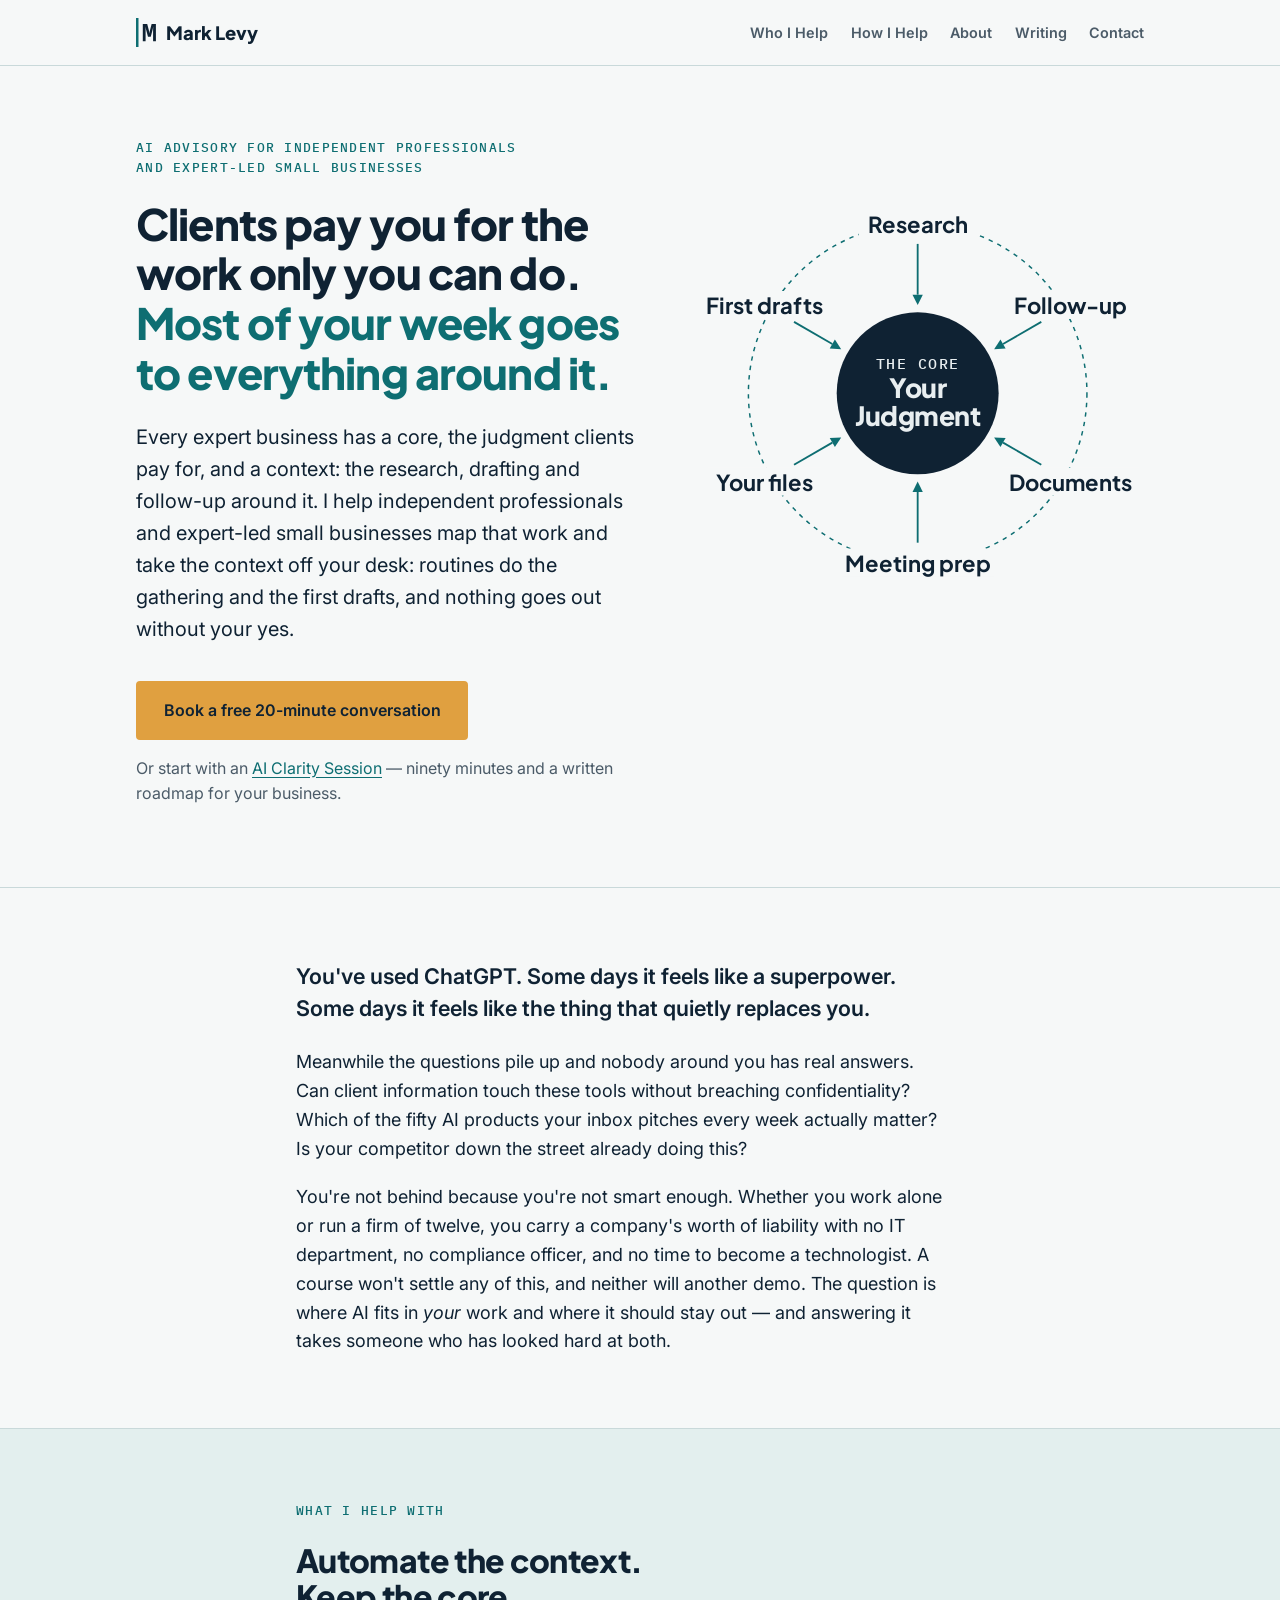
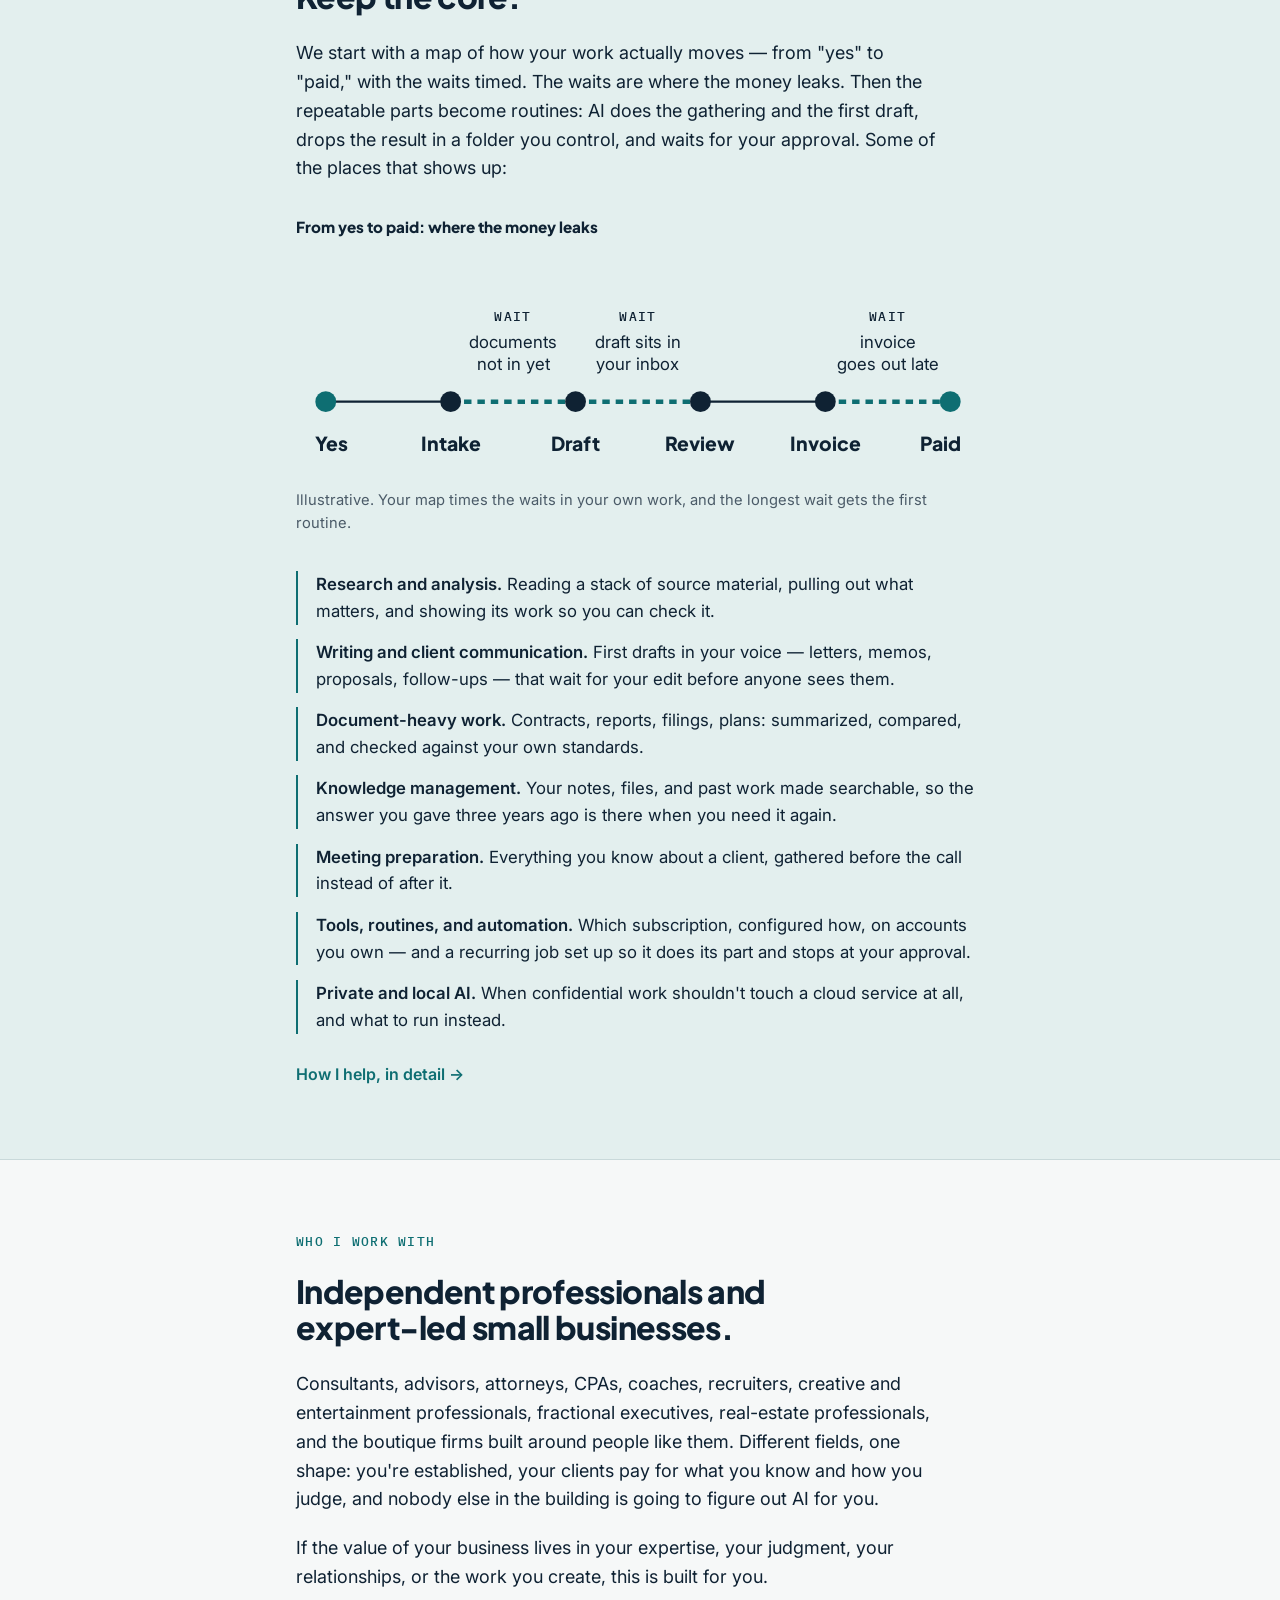
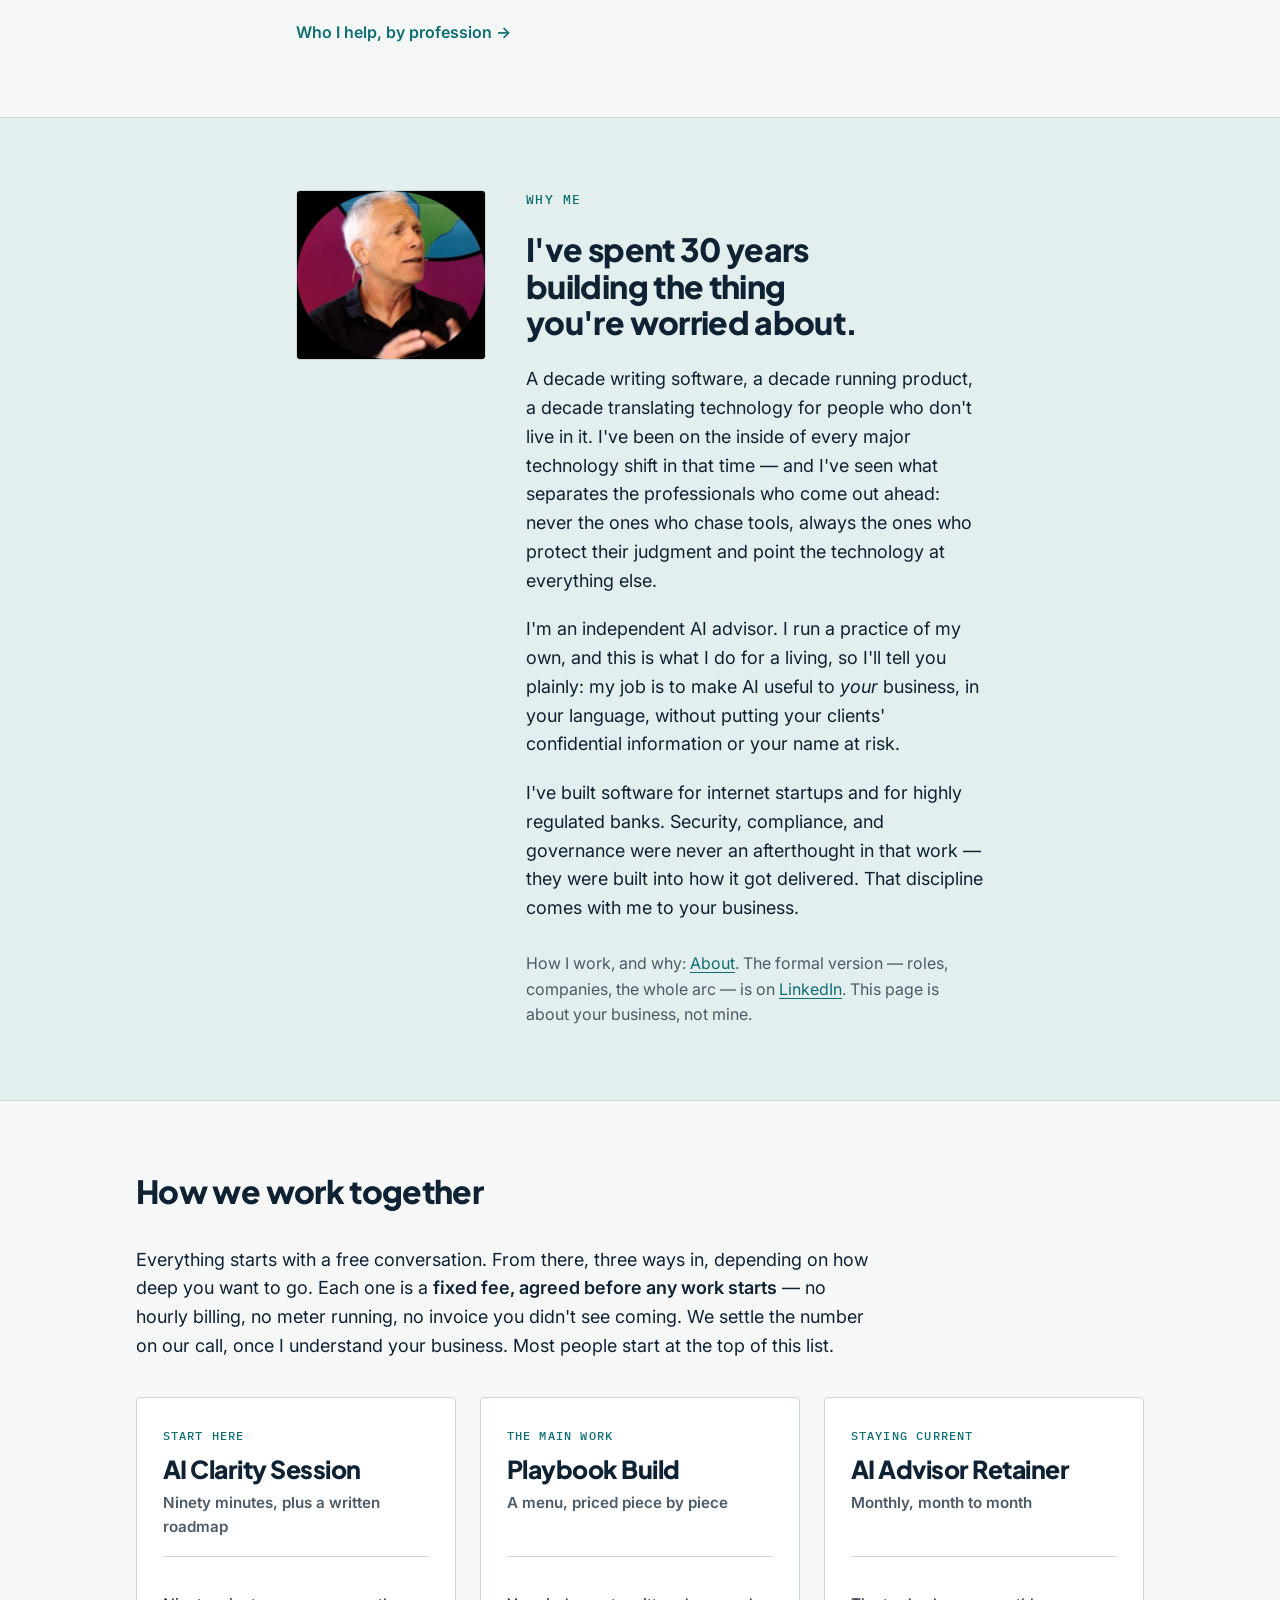
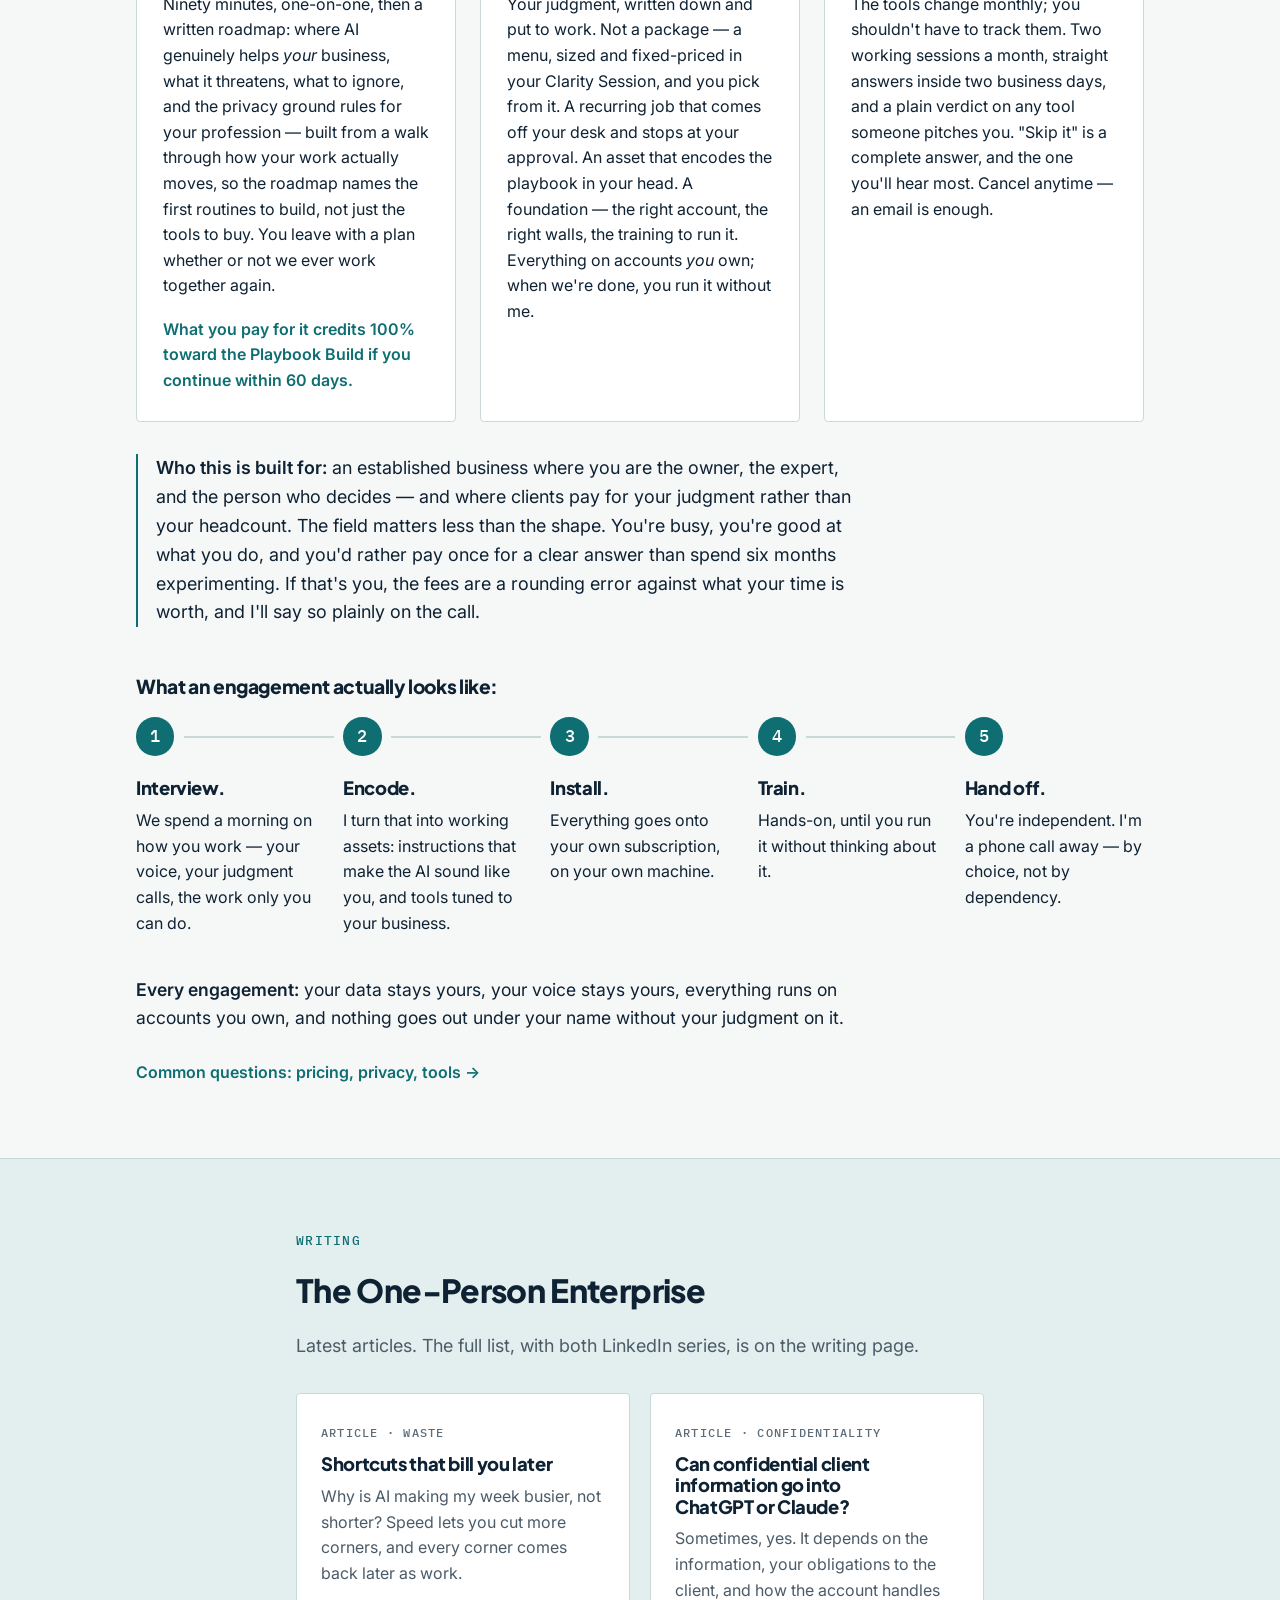
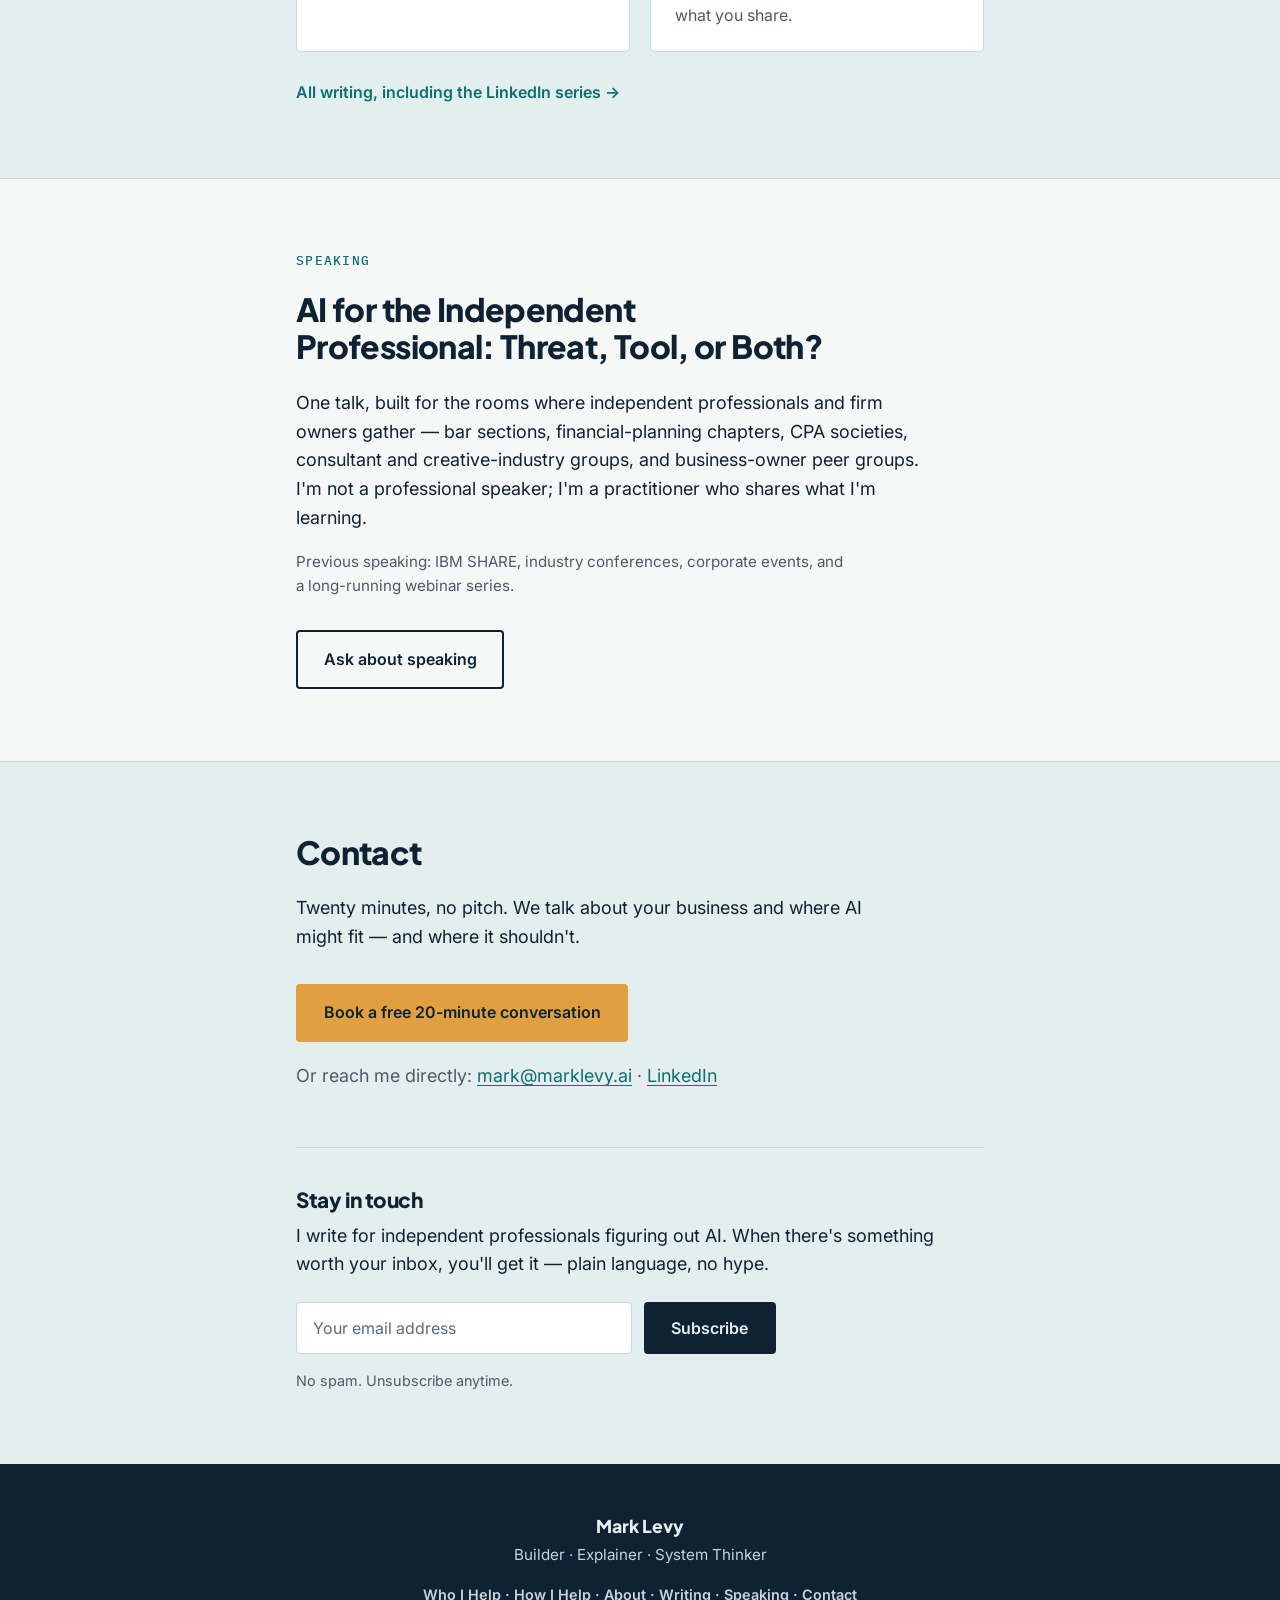
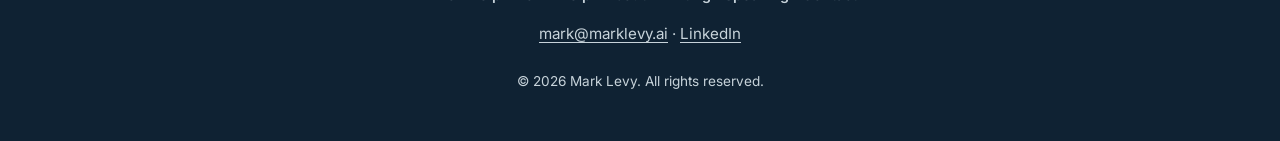
==== index.html @ bf99e84f "Remove the "I never build your storefront" lines Mark now helps clients with work their own customer" ====
<!DOCTYPE html>
<html lang="en">
<head>
    <meta charset="UTF-8">
    <meta name="viewport" content="width=device-width, initial-scale=1.0">
    <title>AI Advisor &amp; Consultant for Independent Professionals | Mark Levy</title>
    <meta name="description" content="Practical AI advisory for independent professionals and expert-led small businesses. Where AI fits your work, set up privately, on accounts you own.">
    <meta name="theme-color" content="#F6F8F8">
    <meta property="og:title" content="AI Advisor &amp; Consultant for Independent Professionals | Mark Levy">
    <meta property="og:description" content="Practical AI advisory for independent professionals and expert-led small businesses. Where AI fits your work, set up privately, on accounts you own.">
    <meta property="og:type" content="website">
    <meta property="og:url" content="https://www.marklevy.ai/">
    <meta property="og:site_name" content="Mark Levy">
    <meta property="og:image" content="https://www.marklevy.ai/images/og/home.png">
    <meta property="og:image:width" content="1200">
    <meta property="og:image:height" content="630">
    <meta property="og:image:alt" content="Automate the context. Keep the core. A diagram of your judgment at the center, with research, drafts, follow-up, documents, meeting prep and files around it.">
    <meta name="twitter:card" content="summary_large_image">
    <meta name="twitter:title" content="AI Advisor &amp; Consultant for Independent Professionals | Mark Levy">
    <meta name="twitter:description" content="Practical AI advisory for independent professionals and expert-led small businesses. Where AI fits your work, set up privately, on accounts you own.">
    <meta name="twitter:image" content="https://www.marklevy.ai/images/og/home.png">
    <link rel="canonical" href="https://www.marklevy.ai/">
    <link rel="icon" href="/favicon.ico" sizes="32x32">
    <link rel="icon" href="/favicon.svg" type="image/svg+xml">
    <link rel="apple-touch-icon" href="/apple-touch-icon.png">
    <link rel="stylesheet" href="/styles.css">
    <script type="application/ld+json">
    {
      "@context": "https://schema.org",
      "@graph": [
        {
          "@type": "WebSite",
          "@id": "https://www.marklevy.ai/#website",
          "url": "https://www.marklevy.ai/",
          "name": "Mark Levy",
          "description": "AI advisory for independent professionals and expert-led small businesses.",
          "inLanguage": "en-US",
          "publisher": { "@id": "https://www.marklevy.ai/#mark" }
        },
        {
          "@type": "Person",
          "@id": "https://www.marklevy.ai/#mark",
          "name": "Mark Levy",
          "jobTitle": "AI Advisor and Consultant for Independent Professionals and Expert-Led Small Businesses",
          "description": "Mark Levy helps independent professionals and expert-led small businesses put AI to work — research, writing, document work, knowledge systems, and workflow design — without giving up judgment, privacy, or control.",
          "url": "https://www.marklevy.ai/",
          "image": "https://www.marklevy.ai/images/mark-levy-headshot.jpg",
          "email": "mailto:mark@marklevy.ai",
          "worksFor": { "@id": "https://www.marklevy.ai/#practice" },
          "knowsAbout": [
            "AI adoption for professional services",
            "AI workflow design",
            "Generative AI for research, writing, and document work",
            "Knowledge management and personal knowledge systems",
            "Private and local AI",
            "AI privacy and confidentiality for professionals",
            "ChatGPT and Claude for business use",
            "Software development and product management"
          ],
          "sameAs": [
            "https://www.linkedin.com/in/markolevy/",
            "https://devops.com/author/mark-levy/",
            "https://sdtimes.com/author/marklevy/"
          ]
        },
        {
          "@type": ["ProfessionalService", "Service"],
          "@id": "https://www.marklevy.ai/#practice",
          "name": "Mark Levy — AI advisory for independent professionals and expert-led small businesses",
          "url": "https://www.marklevy.ai/",
          "description": "Practical AI advisory for independent professionals and expert-led small businesses. Where AI fits your work, set up privately, on accounts you own.",
          "founder": { "@id": "https://www.marklevy.ai/#mark" },
          "provider": { "@id": "https://www.marklevy.ai/#mark" },
          "serviceType": [
            "AI advisory",
            "AI consulting for professional services",
            "AI workflow consulting",
            "AI adoption strategy",
            "AI strategy and roadmaps",
            "AI tool selection",
            "Private and local AI advisory"
          ],
          "address": {
            "@type": "PostalAddress",
            "addressLocality": "Los Angeles",
            "addressRegion": "CA",
            "addressCountry": "US"
          },
          "audience": {
            "@type": "Audience",
            "audienceType": "Independent professionals and expert-led small businesses"
          },
          "areaServed": [
            { "@type": "Country", "name": "United States" },
            { "@type": "AdministrativeArea", "name": "Southern California" }
          ]
        },
        {
          "@type": "WebPage",
          "@id": "https://www.marklevy.ai/#webpage",
          "url": "https://www.marklevy.ai/",
          "name": "AI Advisor & Consultant for Independent Professionals | Mark Levy",
          "isPartOf": { "@id": "https://www.marklevy.ai/#website" },
          "about": { "@id": "https://www.marklevy.ai/#practice" },
          "primaryImageOfPage": "https://www.marklevy.ai/images/mark-levy-headshot.jpg",
          "inLanguage": "en-US"
        }
      ]
    }
    </script>
    <link rel="preconnect" href="https://fonts.googleapis.com">
    <link rel="preconnect" href="https://fonts.gstatic.com" crossorigin>
    <link href="https://fonts.googleapis.com/css2?family=Plus+Jakarta+Sans:wght@400..800&family=Inter:wght@400;600&family=IBM+Plex+Mono:wght@500&display=swap" rel="stylesheet">
</head>
<body>
    <a class="skip-link" href="#main">Skip to content</a>

    <!-- Navigation — keep in lockstep with who-i-help/, how-i-help/, about/, _templates/page.html -->
    <nav class="nav" aria-label="Primary">
        <div class="nav-container">
            <a href="/" class="nav-logo" aria-current="page"><svg class="nav-mark" viewBox="309 235 359.31 531" aria-hidden="true" focusable="false"><rect class="nav-mark-bar" x="309" y="235" width="45" height="531"/><path fill="currentColor" transform="translate(408.98 654.79) scale(0.22949 -0.22949)" d="M908 0V868Q908 973 924 1169Q865 879 849 828L725 360H507L381 828Q352 936 305 1169L312 1069Q319 964 319 868V0H99V1349H446L581 850Q596 803 619 619Q639 774 659 849L795 1349H1130V0Z"/></svg>Mark Levy</a>
            <div class="nav-links">
                <a href="/who-i-help/">Who I Help</a>
                <a href="/how-i-help/">How I Help</a>
                <a href="/about/">About</a>
                <a href="/insights/">Writing</a>
                <a href="/#contact">Contact</a>
            </div>
        </div>
    </nav>

    <!-- Hero -->
    <header class="hero">
        <div class="container">
            <div class="hero-text">
            <!-- Category eyebrow (2026-09-01). The persona line ("Builder · Explainer · System
                 Thinker") moved to the footer: STYLE-GUIDE §2 calls it a posture, not a topic,
                 and the reader needs the category in the first line, not the persona. -->
            <p class="eyebrow">AI advisory for independent professionals and <span class="nowrap">expert-led</span> small businesses</p>
            <h1 class="hero-title">Clients pay you for the work only you can do. <span class="hero-accent">Most of your week goes to everything around it.</span></h1>
            <!-- ICP: the umbrella is "independent professionals and expert-led small businesses"
                 (positioning decision 2026-09-01, logged in business-strategy.md). Professions are
                 named on /who-i-help/ and once in the "Who I work with" block below — as examples,
                 never as the definition of the market. Do not narrow this to a vertical list and
                 do not broaden it to generic "small business." -->
            <!-- Core vs. context (Mark, 2026-09-01): the positioning is workflow analysis and
                 back-office routines, not writing help. The subhead states the promise (Mark,
                 2026-10-02): map the work, take the context off the principal's desk, nothing goes
                 out without their yes. "Find the waste" is method and lives on /how-i-help/. Avoid
                 "outsource" (the brand line uses it as a warning) and "in the loop" (jargon). Keep
                 the task areas as examples lower on the page; never a task list here. -->
            <p class="hero-subtitle">
                Every expert business has a core, the judgment clients pay for, and a context: the
                research, drafting and follow-up around it. I help independent professionals and
                expert-led small businesses map that work and take the context off your desk:
                routines do the gathering and the first drafts, and nothing goes out without your yes.
            </p>
            <div class="hero-cta">
                <a href="https://calendly.com/mark-marklevy/30min" class="btn btn-primary">Book a free 20-minute conversation</a>
                <p class="hero-secondary">Or start with an <a href="#how-we-work">AI Clarity Session</a> — ninety minutes and a written roadmap for your business.</p>
            </div>
            </div>
            <!-- Core vs. context figure (2026-10-02). The positioning in one picture: routines run in the
                 ring, every arrow ends at the owner's judgment. Labels mirror the subtitle; keep them in step.
                 Labels sit on the ring with a paper-colored knockout behind each one (no boxes: the ledger
                 figure's language is hairlines, type and one accent). Geometry is generated from measured
                 label widths; the viewBox is cropped to the drawing, center at (360,320). -->
            <figure class="hero-figure">
                <svg viewBox="52 56 616 528" role="img" aria-labelledby="core-title core-desc" xmlns="http://www.w3.org/2000/svg">
                    <title id="core-title">The core and the context</title>
                    <desc id="core-desc">A solid circle in the center labeled the core: your judgment. Around it, a dashed ring of six kinds of context work: research, follow-up, documents, meeting preparation, your files, and first drafts. An arrow runs from each one inward to the core, because every routine stops for your approval.</desc>
                    <circle class="core-ring" cx="360" cy="320" r="230"/>
                    <rect class="ctx-knockout" x="279.9" y="71.0" width="160.2" height="38"/>
                    <path class="ctx-spoke" d="M 360.0 117.0 L 360.0 186.0"/><polygon class="ctx-arrowhead" points="360.0,200.0 367.0,186.0 353.0,186.0"/>
                    <text class="ctx-label" x="360.0" y="90.0" text-anchor="middle" dominant-baseline="central">Research</text>
                    <rect class="ctx-knockout" x="485.7" y="181.0" width="164.2" height="38"/>
                    <path class="ctx-spoke" d="M 528.0 223.0 L 476.0 253.0"/><polygon class="ctx-arrowhead" points="463.9,260.0 479.5,259.1 472.5,246.9"/>
                    <text class="ctx-label" x="567.8" y="200.0" text-anchor="middle" dominant-baseline="central">Follow-up</text>
                    <rect class="ctx-knockout" x="474.2" y="421.0" width="187.4" height="38"/>
                    <path class="ctx-spoke" d="M 528.0 417.0 L 476.0 387.0"/><polygon class="ctx-arrowhead" points="463.9,380.0 472.5,393.1 479.5,380.9"/>
                    <text class="ctx-label" x="567.8" y="440.0" text-anchor="middle" dominant-baseline="central">Documents</text>
                    <rect class="ctx-knockout" x="256.0" y="531.0" width="208.0" height="38"/>
                    <path class="ctx-spoke" d="M 360.0 523.0 L 360.0 454.0"/><polygon class="ctx-arrowhead" points="360.0,440.0 353.0,454.0 367.0,454.0"/>
                    <text class="ctx-label" x="360.0" y="550.0" text-anchor="middle" dominant-baseline="central">Meeting prep</text>
                    <rect class="ctx-knockout" x="75.0" y="421.0" width="154.3" height="38"/>
                    <path class="ctx-spoke" d="M 192.0 417.0 L 244.0 387.0"/><polygon class="ctx-arrowhead" points="256.1,380.0 240.5,380.9 247.5,393.1"/>
                    <text class="ctx-label" x="152.2" y="440.0" text-anchor="middle" dominant-baseline="central">Your files</text>
                    <rect class="ctx-knockout" x="64.1" y="181.0" width="176.1" height="38"/>
                    <path class="ctx-spoke" d="M 192.0 223.0 L 244.0 253.0"/><polygon class="ctx-arrowhead" points="256.1,260.0 247.5,246.9 240.5,259.1"/>
                    <text class="ctx-label" x="152.2" y="200.0" text-anchor="middle" dominant-baseline="central">First drafts</text>
                    <circle class="core-disc" cx="360" cy="320" r="110"/>
                    <text class="core-kicker" x="360" y="287" text-anchor="middle">THE CORE</text>
                    <text class="core-word" x="360" y="326" text-anchor="middle">Your</text>
                    <text class="core-word" x="360" y="364" text-anchor="middle">Judgment</text>
                </svg>
            </figure>
        </div>
    </header>

    <main id="main">
    <!-- The problem -->
    <section class="problem" aria-labelledby="problem-heading">
        <div class="container">
            <h2 id="problem-heading" class="visually-hidden">The problem</h2>
            <p class="problem-lead">You've used ChatGPT. Some days it feels like a superpower. Some days it feels like the thing that quietly replaces you.</p>
            <p>
                Meanwhile the questions pile up and nobody around you has real answers.
                Can client information touch these tools without breaching confidentiality?
                Which of the fifty AI products your inbox pitches every week actually matter?
                Is your competitor down the street already doing this?
            </p>
            <p>
                You're not behind because you're not smart enough. Whether you work alone or run a
                firm of twelve, you carry a company's worth of liability with no IT department, no
                compliance officer, and no time to become a technologist. A course won't settle
                any of this, and neither will another demo. The question is where AI fits in
                <em>your</em> work and where it should stay out — and answering it takes someone who
                has looked hard at both.
            </p>
        </div>
    </section>

    <!-- What I help with -->
    <section id="what-i-help-with" class="areas">
        <div class="container">
            <p class="eyebrow">What I help with</p>
            <h2>Automate the context. Keep the core.</h2>
            <p class="areas-intro">
                We start with a map of how your work actually moves — from "yes" to "paid," with
                the waits timed. The waits are where the money leaks. Then the repeatable parts
                become routines: AI does the gathering and the first draft, drops the result in a
                folder you control, and waits for your approval. Some of the places that shows up:
            </p>
            <figure class="home-figure">
                <p class="figure-title">From yes to paid: where the money leaks</p>
                <svg class="map-horizontal" viewBox="0 0 920 300" role="img" aria-labelledby="map-title map-desc" xmlns="http://www.w3.org/2000/svg">
                    <title id="map-title">From yes to paid</title>
                    <desc id="map-desc">One client job drawn as a line from yes to paid, through intake, draft, review and invoice. Three stretches are marked as waits: the documents are not in yet, the draft sits in your inbox, and the invoice goes out late. The waits are where the money leaks.</desc>
                    <line class="map-work" x1="40" y1="200" x2="208" y2="200"/>
                    <line class="map-wait" x1="208" y1="200" x2="376" y2="200"/>
                    <text class="map-wait-head" x="292" y="92" text-anchor="middle">WAIT</text>
                    <text class="map-wait-label" x="292" y="128" text-anchor="middle">documents</text>
                    <text class="map-wait-label" x="292" y="158" text-anchor="middle">not in yet</text>
                    <line class="map-wait" x1="376" y1="200" x2="544" y2="200"/>
                    <text class="map-wait-head" x="460" y="92" text-anchor="middle">WAIT</text>
                    <text class="map-wait-label" x="460" y="128" text-anchor="middle">draft sits in</text>
                    <text class="map-wait-label" x="460" y="158" text-anchor="middle">your inbox</text>
                    <line class="map-work" x1="544" y1="200" x2="712" y2="200"/>
                    <line class="map-wait" x1="712" y1="200" x2="880" y2="200"/>
                    <text class="map-wait-head" x="796" y="92" text-anchor="middle">WAIT</text>
                    <text class="map-wait-label" x="796" y="128" text-anchor="middle">invoice</text>
                    <text class="map-wait-label" x="796" y="158" text-anchor="middle">goes out late</text>
                    <circle class="map-node-end" cx="40" cy="200" r="14"/><text class="map-step" x="26" y="266" text-anchor="start">Yes</text>
                    <circle class="map-node" cx="208" cy="200" r="14"/><text class="map-step" x="208" y="266" text-anchor="middle">Intake</text>
                    <circle class="map-node" cx="376" cy="200" r="14"/><text class="map-step" x="376" y="266" text-anchor="middle">Draft</text>
                    <circle class="map-node" cx="544" cy="200" r="14"/><text class="map-step" x="544" y="266" text-anchor="middle">Review</text>
                    <circle class="map-node" cx="712" cy="200" r="14"/><text class="map-step" x="712" y="266" text-anchor="middle">Invoice</text>
                    <circle class="map-node-end" cx="880" cy="200" r="14"/><text class="map-step" x="894" y="266" text-anchor="end">Paid</text>
                </svg>
                <svg class="map-vertical" viewBox="0 0 360 488" aria-hidden="true" xmlns="http://www.w3.org/2000/svg">
                    <line class="map-work" x1="24" y1="24" x2="24" y2="112"/>
                    <line class="map-wait" x1="24" y1="112" x2="24" y2="200"/>
                    <text class="map-wait-head map-v-head" x="150" y="152">WAIT</text><text class="map-wait-label map-v-label" x="150" y="174">documents not in yet</text>
                    <line class="map-wait" x1="24" y1="200" x2="24" y2="288"/>
                    <text class="map-wait-head map-v-head" x="150" y="240">WAIT</text><text class="map-wait-label map-v-label" x="150" y="262">draft sits in your inbox</text>
                    <line class="map-work" x1="24" y1="288" x2="24" y2="376"/>
                    <line class="map-wait" x1="24" y1="376" x2="24" y2="464"/>
                    <text class="map-wait-head map-v-head" x="150" y="416">WAIT</text><text class="map-wait-label map-v-label" x="150" y="438">invoice goes out late</text>
                    <circle class="map-node-end" cx="24" cy="24" r="11"/><text class="map-step map-v-step" x="52" y="31">Yes</text>
                    <circle class="map-node" cx="24" cy="112" r="11"/><text class="map-step map-v-step" x="52" y="119">Intake</text>
                    <circle class="map-node" cx="24" cy="200" r="11"/><text class="map-step map-v-step" x="52" y="207">Draft</text>
                    <circle class="map-node" cx="24" cy="288" r="11"/><text class="map-step map-v-step" x="52" y="295">Review</text>
                    <circle class="map-node" cx="24" cy="376" r="11"/><text class="map-step map-v-step" x="52" y="383">Invoice</text>
                    <circle class="map-node-end" cx="24" cy="464" r="11"/><text class="map-step map-v-step" x="52" y="471">Paid</text>
                </svg>
                <figcaption>Illustrative. Your map times the waits in your own work, and the longest wait gets the first routine.</figcaption>
            </figure>
            <ul class="areas-list">
                <li><strong>Research and analysis.</strong> Reading a stack of source material, pulling out what matters, and showing its work so you can check it.</li>
                <li><strong>Writing and client communication.</strong> First drafts in your voice — letters, memos, proposals, follow-ups — that wait for your edit before anyone sees them.</li>
                <li><strong>Document-heavy work.</strong> Contracts, reports, filings, plans: summarized, compared, and checked against your own standards.</li>
                <li><strong>Knowledge management.</strong> Your notes, files, and past work made searchable, so the answer you gave three years ago is there when you need it again.</li>
                <li><strong>Meeting preparation.</strong> Everything you know about a client, gathered before the call instead of after it.</li>
                <li><strong>Tools, routines, and automation.</strong> Which subscription, configured how, on accounts you own — and a recurring job set up so it does its part and stops at your approval.</li>
                <li><strong>Private and local AI.</strong> When confidential work shouldn't touch a cloud service at all, and what to run instead.</li>
            </ul>
            <p class="section-link"><a href="/how-i-help/">How I help, in detail →</a></p>
        </div>
    </section>

    <!-- Who I work with -->
    <section id="who-i-work-with" class="who">
        <div class="container">
            <p class="eyebrow">Who I work with</p>
            <h2>Independent professionals and expert-led small businesses.</h2>
            <p>
                Consultants, advisors, attorneys, CPAs, coaches, recruiters, creative and
                entertainment professionals, fractional executives, real-estate professionals, and
                the boutique firms built around people like them. Different fields, one shape:
                you're established, your clients pay for what you know and how you judge, and nobody
                else in the building is going to figure out AI for you.
            </p>
            <p>
                If the value of your business lives in your expertise, your judgment, your
                relationships, or the work you create, this is built for you.
            </p>
            <p class="section-link"><a href="/who-i-help/">Who I help, by profession →</a></p>
        </div>
    </section>

    <!-- Why me -->
    <section id="about" class="about">
        <div class="container">
            <div class="about-grid">
                <div class="about-photo">
                    <img src="/images/mark-levy-headshot-380.jpg" alt="Portrait of Mark Levy" class="headshot" width="380" height="340" loading="lazy" decoding="async">
                </div>
                <div class="about-text">
                    <p class="eyebrow">Why me</p>
                    <h2>I've spent 30 years building the thing you're worried about.</h2>
                    <p>
                        A decade writing software, a decade running product, a decade translating
                        technology for people who don't live in it. I've been on the inside of every
                        major technology shift in that time — and I've seen what separates the
                        professionals who come out ahead: never the ones who chase tools, always the
                        ones who protect their judgment and point the technology at everything else.
                    </p>
                    <p>
                        I'm an independent AI advisor. I run a practice of my own, and this is what I
                        do for a living, so I'll tell you plainly: my job is to make AI useful to
                        <em>your</em> business, in your language, without putting your clients'
                        confidential information or your name at risk.
                    </p>
                    <!-- Compliance/governance claim (2026-08-31). Not "software security" — that
                         over-claims a specialty and under-claims the real one. The work was software
                         delivery under regulatory constraint. "DevSecOps" is banned reader-facing
                         (TRANSLATION-CANON §0.2); "compliance" and "governance" are the reader's own
                         words and are the bridge. Disarm, never credential — no titles, no certs,
                         no client names. -->
                    <p>
                        I've built software for internet startups and for highly regulated banks.
                        Security, compliance, and governance were never an afterthought in that work —
                        they were built into how it got delivered. That discipline comes with me to
                        your business.
                    </p>
                    <!-- Credentials pointer. STYLE-GUIDE §2: the LinkedIn profile carries the formal
                         credentials so the page never has to. Disarm, then hand off — do not expand
                         this into a résumé block. -->
                    <p class="about-more">
                        How I work, and why: <a href="/about/">About</a>. The formal version — roles,
                        companies, the whole arc — is on
                        <a href="https://www.linkedin.com/in/markolevy/" target="_blank" rel="noopener">LinkedIn</a>.
                        This page is about your business, not mine.
                    </p>
                </div>
            </div>
        </div>
    </section>

    <!-- How we work together -->
    <section id="how-we-work" class="packages">
        <div class="container">
            <h2>How we work together</h2>
            <p class="packages-intro">
                Everything starts with a free conversation. From there, three ways in, depending on
                how deep you want to go. Each one is a
                <strong>fixed fee, agreed before any work starts</strong> — no hourly billing, no
                meter running, no invoice you didn't see coming. We settle the number on our call,
                once I understand your business. Most people start at the top of this list.
            </p>
            <div class="package-grid">
                <div class="package-card">
                    <p class="package-step">Start here</p>
                    <h3>AI Clarity Session</h3>
                    <p class="package-shape">Ninety minutes, plus a written roadmap</p>
                    <p>
                        Ninety minutes, one-on-one, then a written roadmap: where AI genuinely helps
                        <em>your</em> business, what it threatens, what to ignore, and the privacy
                        ground rules for your profession — built from a walk through how your work
                        actually moves, so the roadmap names the first routines to build, not just
                        the tools to buy. You leave with a plan whether or not we ever work together
                        again.
                    </p>
                    <p class="package-note">What you pay for it credits 100% toward the Playbook Build if you continue within 60 days.</p>
                </div>
                <div class="package-card">
                    <p class="package-step">The main work</p>
                    <h3>Playbook Build</h3>
                    <p class="package-shape">A menu, priced piece by piece</p>
                    <p>
                        Your judgment, written down and put to work. Not a package — a menu, sized and
                        fixed-priced in your Clarity Session, and you pick from it. A recurring job that
                        comes off your desk and stops at your approval. An asset that encodes the
                        playbook in your head. A foundation — the right account, the right walls, the
                        training to run it. Everything on accounts <em>you</em> own; when we're done,
                        you run it without me.
                    </p>
                </div>
                <div class="package-card">
                    <p class="package-step">Staying current</p>
                    <h3>AI Advisor Retainer</h3>
                    <p class="package-shape">Monthly, month to month</p>
                    <p>
                        The tools change monthly; you shouldn't have to track them.
                        Two working sessions a month, straight answers inside two business days, and
                        a plain verdict on any tool someone pitches you. "Skip it" is a complete
                        answer, and the one you'll hear most. Cancel anytime — an email is enough.
                    </p>
                </div>
            </div>
            <p class="packages-fit">
                <strong>Who this is built for:</strong> an established business where you are the
                owner, the expert, and the person who decides — and where clients pay for your
                judgment rather than your headcount. The field matters less than the shape. You're
                busy, you're good at what you do, and you'd rather pay once for a clear answer than
                spend six months experimenting. If that's you, the fees are a rounding error against
                what your time is worth, and I'll say so plainly on the call.
            </p>
            <div class="engagement-arc">
                <h3>What an engagement actually looks like:</h3>
                <ol class="arc-steps">
                    <li><strong>Interview.</strong> We spend a morning on how you work — your voice, your judgment calls, the work only you can do.</li>
                    <li><strong>Encode.</strong> I turn that into working assets: instructions that make the AI sound like you, and tools tuned to your business.</li>
                    <li><strong>Install.</strong> Everything goes onto your own subscription, on your own machine.</li>
                    <li><strong>Train.</strong> Hands-on, until you run it without thinking about it.</li>
                    <li><strong>Hand off.</strong> You're independent. I'm a phone call away — by choice, not by dependency.</li>
                </ol>
            </div>
            <p class="packages-promise">
                <strong>Every engagement:</strong> your data stays yours, your voice stays yours,
                everything runs on accounts you own, and nothing goes out under your name without
                your judgment on it.
            </p>
            <!-- FAQ moved to /how-i-help/#faq (2026-10-02) to halve the homepage. -->
            <p class="section-link"><a href="/how-i-help/#faq">Common questions: pricing, privacy, tools →</a></p>
        </div>
    </section>

    <!-- PROOF SECTION REMOVED 2026-08-31. Two client-derived bullets came out first under the
         client-proof rule; the one remaining bullet was a credentials pointer that now lives at
         the end of "Why me," so a section headed "Proof" contained no proof. Silent beats thin.

         BEFORE REBUILDING THIS SECTION, read business-strategy.md §2 — the client-proof rule bars
         client names AND anonymized archetypes in public positioning without explicit written
         sign-off. A single-client composite is still an identifiable archetype to anyone in that
         client's orbit; that is exactly why the originals came out. Replacement proof must be
         METHOD-based (a redacted sample roadmap, the data-boundary template), not outcome-based.
         The .proof / .proof-list styles are left in styles.css for that rebuild. -->

    <!-- Writing -->
    <section id="writing" class="writing">
        <div class="container">
            <p class="eyebrow">Writing</p>
            <h2>The One-Person Enterprise</h2>
            <p class="writing-intro">Latest articles. The full list, with both LinkedIn series, is on the writing page.</p>
            <!-- Two newest articles only (2026-10-02). The full list, LinkedIn post cards included, lives on
                 /insights/ — add new cards there and rotate these two. -->
            <div class="articles-grid">
                <a href="/insights/shortcuts-that-bill-you-later/" class="article-card">
                    <span class="article-date">Article · Waste</span>
                    <h3>Shortcuts that bill you later</h3>
                    <p>Why is AI making my week busier, not shorter? Speed lets you cut more corners, and every corner comes back later as work.</p>
                </a>
                <a href="/insights/confidential-client-information-chatgpt-claude/" class="article-card">
                    <span class="article-date">Article · Confidentiality</span>
                    <h3>Can confidential client information go into ChatGPT or Claude?</h3>
                    <p>Sometimes, yes. It depends on the information, your obligations to the client, and how the account handles what you share.</p>
                </a>
            </div>
            <p class="section-link"><a href="/insights/">All writing, including the LinkedIn series →</a></p>
        </div>
    </section>

    <!-- Speaking -->
    <section id="speaking" class="speaking">
        <div class="container">
            <p class="eyebrow">Speaking</p>
            <h2>AI for the Independent Professional: Threat, Tool, or Both?</h2>
            <p>
                One talk, built for the rooms where independent professionals and firm owners
                gather — bar sections, financial-planning chapters, CPA societies, consultant and
                creative-industry groups, and business-owner peer groups. I'm not a professional
                speaker; I'm a practitioner who shares what I'm learning.
            </p>
            <p class="speaking-prior">Previous speaking: IBM SHARE, industry conferences, corporate events, and a long-running webinar series.</p>
            <!--email_off--><a href="mailto:mark@marklevy.ai?subject=Speaking%20Inquiry" class="btn btn-outline">Ask about speaking</a><!--/email_off-->
        </div>
    </section>

    <!-- Contact / Stay in touch -->
    <section id="contact" class="contact">
        <div class="container">
            <h2>Contact</h2>
            <p class="contact-lead">Twenty minutes, no pitch. We talk about your business and where AI might fit — and where it shouldn't.</p>
            <div class="contact-cta">
                <a href="https://calendly.com/mark-marklevy/30min" class="btn btn-primary">Book a free 20-minute conversation</a>
            </div>
            <p class="contact-alt">
                Or reach me directly: <!--email_off--><a href="mailto:mark@marklevy.ai">mark@marklevy.ai</a><!--/email_off--> ·
                <a href="https://www.linkedin.com/in/markolevy/" target="_blank" rel="noopener">LinkedIn</a>
            </p>

            <div class="newsletter">
                <h3>Stay in touch</h3>
                <!-- No cadence promise until the newsletter actually ships (Mark, 2026-09-01).
                     The Buttondown account is live and capturing; "Weekly" was the overclaim. -->
                <p>I write for independent professionals figuring out AI. When there's something worth your inbox, you'll get it — plain language, no hype.</p>
                <form id="signup-form" action="https://buttondown.com/api/emails/embed-subscribe/marklevy" method="post" target="_blank">
                    <input type="email" name="email" placeholder="Your email address" aria-label="Email address" autocomplete="email" required>
                    <button type="submit" class="btn btn-primary">Subscribe</button>
                </form>
                <p class="form-disclaimer">No spam. Unsubscribe anytime.</p>
            </div>
        </div>
    </section>
    </main>

    <!-- Footer — keep in lockstep with who-i-help/, how-i-help/, about/, _templates/page.html -->
    <footer class="footer">
        <div class="container">
            <p class="footer-logo">Mark Levy</p>
            <p class="footer-persona">Builder · Explainer · System Thinker</p>
            <nav class="footer-nav" aria-label="Footer">
                <a href="/who-i-help/">Who I Help</a> ·
                <a href="/how-i-help/">How I Help</a> ·
                <a href="/about/">About</a> ·
                <a href="/insights/">Writing</a> ·
                <a href="/#speaking">Speaking</a> ·
                <a href="/#contact">Contact</a>
            </nav>
            <p class="footer-links">
                <!--email_off--><a href="mailto:mark@marklevy.ai">mark@marklevy.ai</a><!--/email_off--> ·
                <a href="https://www.linkedin.com/in/markolevy/" target="_blank" rel="noopener">LinkedIn</a>
            </p>
            <p class="footer-copyright">&copy; 2026 Mark Levy. All rights reserved.</p>
        </div>
    </footer>
</body>
</html>
---- styles.css ----
/* ==========================================================================
   marklevy.ai — Pacific Ink (light theme)
   Surface ground, ink text, teal accent, amber only on the booking button.
   Light-only.
   ========================================================================== */

:root {
    --surface: #F6F8F8;
    --surface-raised: #FFFFFF;
    --tint: #E3EFEE;
    --deep: #0F2233;
    --ink: #0F2233;
    --ink-soft: #4B5B68;
    --slate: #5B6B78;
    --teal: #0E6E72;
    --amber: #E0A040;
    --amber-hover: #CC8E30;   /* button hover only; ink text still passes */
    --on-deep: #E8EEF0;
    --on-deep-soft: #C7D3DA;
    --line: #C9D9DA;

    /* Background of the band an element sits on — SVG knockouts fill with it. */
    --band: var(--surface);
    --focus: var(--teal);

    --display: "Plus Jakarta Sans", Arial, sans-serif;
    --body: Inter, Arial, sans-serif;
    --mono: "IBM Plex Mono", "Courier New", monospace;

    --measure: 46rem;      /* comfortable book measure at 19px */
    --measure-wide: 66rem; /* package grid */
}

/* Reset */
*, *::before, *::after { box-sizing: border-box; margin: 0; padding: 0; }

html {
    -webkit-text-size-adjust: 100%;
}

@media (prefers-reduced-motion: no-preference) {
    html { scroll-behavior: smooth; }
}

body {
    font-family: var(--body);
    font-size: 18px;               /* reader is 45–62; never below 18px (Inter's x-height reads larger than the old serif) */
    line-height: 1.6;
    color: var(--ink);
    background-color: var(--surface);
}

strong, b { font-weight: 600; }

::selection { background: var(--teal); color: #FFFFFF; }

img { max-width: 100%; display: block; }

/* Links teal, hover ink. No :visited rule — visited links stay teal by inheritance,
   and a :visited selector would outrank the button and card colors. */
a { color: var(--teal); text-decoration-color: currentColor; text-underline-offset: 3px; }
a:hover { color: var(--ink); }

a:focus-visible,
button:focus-visible,
input:focus-visible {
    outline: 2px solid var(--focus);
    outline-offset: 2px;
}

/* Layout ------------------------------------------------------------------ */

.container {
    max-width: var(--measure);
    margin: 0 auto;
    padding: 0 1.5rem;
}

section, .hero {
    padding: 4.5rem 0;
    border-top: 1px solid var(--line);
}

/* Alternate homepage bands: every second section sits on tint. */
main > section:nth-of-type(even) {
    --band: var(--tint);
    background-color: var(--tint);
}

.hero { border-top: none; }

/* Type roles --------------------------------------------------------------- */

h1, h2, h3 {
    font-family: var(--display);
    font-weight: 800;
    line-height: 1.15;
    letter-spacing: -0.02em;
    text-wrap: balance;
}

h2 {
    font-size: 2rem;
    font-weight: 800;
    margin-bottom: 1.5rem;
}

section p + p { margin-top: 1.1em; }

.eyebrow {
    font-family: var(--mono);
    font-size: 0.8rem;
    font-weight: 500;
    letter-spacing: 0.1em;
    text-transform: uppercase;
    color: var(--teal);
    text-wrap: balance;    /* mono runs wide; keeps "expert-led" from splitting at the hyphen */
    margin-bottom: 1.25rem;
}

/* Buttons ------------------------------------------------------------------ */

.btn {
    display: inline-block;
    font-family: var(--body);
    font-size: 1rem;
    font-weight: 600;
    text-decoration: none;
    padding: 0.9rem 1.6rem;
    border-radius: 4px;
    border: 2px solid var(--ink);
}

/* Primary = the booking button: the one amber element, ink text. */
.btn-primary {
    background-color: var(--amber);
    border-color: var(--amber);
    color: var(--ink);
}
.btn-primary:hover { background-color: var(--amber-hover); border-color: var(--amber-hover); color: var(--ink); }

.btn-outline {
    background: transparent;
    color: var(--ink);
}
.btn-outline:hover { background-color: var(--ink); color: var(--on-deep); }

/* Navigation ---------------------------------------------------------------- */

.nav {
    border-bottom: 1px solid var(--line);
    padding: 1.1rem 0;
}

.nav-container {
    max-width: var(--measure-wide);
    margin: 0 auto;
    padding: 0 1.5rem;
    display: flex;
    align-items: center;
    justify-content: space-between;
    flex-wrap: wrap;
    gap: 0.6rem 1.5rem;
}

.nav-logo {
    font-family: var(--display);
    font-size: 1.15rem;
    font-weight: 800;
    text-decoration: none;
    display: inline-flex;
    align-items: center;
    gap: 0.6rem;
    color: var(--ink);
}
.nav-logo:hover { color: var(--teal); }

/* Channel mark (same as the YouTube / X @deskofone avatar), M in the text color. */
.nav-mark { height: 1.6em; width: auto; flex: none; }
.nav-mark-bar { fill: var(--teal); }

.nav-links {
    display: flex;
    flex-wrap: wrap;
    gap: 0.4rem 1.4rem;
}

.nav-links a {
    font-family: var(--body);
    font-size: 0.9rem;
    font-weight: 600;
    text-decoration: none;
    color: var(--ink-soft);
}
.nav-links a:hover { color: var(--ink); }

/* Hero ----------------------------------------------------------------------- */

.hero { padding: 4.5rem 0 5rem; }

.hero-title {
    font-size: clamp(2.1rem, 5vw, 3.3rem);
    font-weight: 800;
    max-width: 21ch;
    margin-bottom: 1.5rem;
}

.hero-accent { color: var(--teal); display: block; } /* the teal sentence always starts its own line */

.hero-subtitle {
    font-size: 1.25rem;
    max-width: 34em;
    margin-bottom: 2.25rem;
}

.hero-secondary {
    font-size: 1rem;
    color: var(--ink-soft);
    margin-top: 1rem;
}

/* The problem ------------------------------------------------------------------ */

.problem-lead {
    font-size: 1.35rem;
    font-weight: 600;
    line-height: 1.5;
    max-width: 30em;
    margin-bottom: 1.1em;
}

.problem p:not(.problem-lead) { max-width: 36em; }

/* Why me ------------------------------------------------------------------------ */

.about-grid {
    display: grid;
    grid-template-columns: 190px 1fr;
    gap: 2.5rem;
    align-items: start;
}

.headshot {
    border-radius: 4px;
    border: 1px solid var(--line);
}

.about-text h2 { max-width: 22ch; }

/* Packages — the fee schedule ------------------------------------------------------ */

.packages .container { max-width: var(--measure-wide); }

.packages h2 { margin-bottom: 2.25rem; }

/* Fee policy up front — does the reassurance work the price tags used to. */
.packages-intro {
    max-width: var(--measure);
    margin-bottom: 2.25rem;
}

.package-grid {
    display: grid;
    grid-template-columns: repeat(3, 1fr);
    gap: 1.5rem;
}

/* Qualifier block — the filter that replaces price-tag self-selection. */
.packages-fit {
    max-width: var(--measure);
    margin-top: 2rem;
    padding-left: 1.1rem;
    border-left: 2px solid var(--teal);
}

/* Credentials pointer at the end of "Why me" — deliberately quiet: it hands the
   résumé off to LinkedIn rather than putting it on the page. */
.about-more {
    font-size: 1rem;
    color: var(--ink-soft);
    margin-top: 1.75rem;
}

.package-card {
    border: 1px solid var(--line);
    background-color: var(--surface-raised);
    border-radius: 4px;
    padding: 1.75rem 1.6rem;
    display: flex;
    flex-direction: column;
}

/* Step eyebrow — sequences the ladder now that prices don't. */
.package-step {
    font-family: var(--mono);
    font-size: 0.75rem;
    font-weight: 500;
    letter-spacing: 0.1em;
    text-transform: uppercase;
    color: var(--teal);
    margin-bottom: 0.6rem;
}

/* The package name is the card's visual anchor (it was the price). */
.package-card h3 {
    font-family: var(--display);
    font-size: 1.55rem;
    font-weight: 800;
    letter-spacing: -0.02em;
    line-height: 1.15;
    color: var(--ink);
    margin-bottom: 0.5rem;
}

/* Shape of the commitment — the honest signal that replaces the number. */
.package-shape {
    font-size: 0.95rem;
    font-weight: 600;
    color: var(--ink-soft);
    border-bottom: 1px solid var(--line);
    padding-bottom: 0.9rem;
    margin-bottom: 1.1rem;
    /* Reserve two lines so the rule and body copy line up across all three
       cards — one shape line wraps, the others don't. border-box, so the
       padding and rule are inside the number. */
    min-height: calc(3.3em + 0.9rem + 1px);
}

.package-card p:not(.package-shape):not(.package-step) { font-size: 1rem; }

.package-note {
    margin-top: auto;
    padding-top: 1.1rem;
    font-weight: 600;
    color: var(--teal);
}

/* Engagement arc */

.engagement-arc { margin-top: 3rem; max-width: var(--measure); }

.engagement-arc h3 {
    font-size: 1.2rem;
    font-weight: 800;
    margin-bottom: 1.25rem;
}

.arc-steps {
    list-style: none;
    counter-reset: arc;
}

.arc-steps li {
    counter-increment: arc;
    position: relative;
    padding: 0.85rem 0 0.85rem 3.1rem;
    border-top: 1px solid var(--line);
}
.arc-steps li:last-child { border-bottom: 1px solid var(--line); }

.arc-steps li::before {
    content: counter(arc);
    position: absolute;
    left: 0;
    top: 0.95rem;
    font-family: var(--mono);
    font-size: 1.15rem;
    font-weight: 500;
    color: var(--teal);
}

.packages-promise {
    margin-top: 2.5rem;
    max-width: var(--measure);
    font-size: 1.1rem;
}

/* Proof ------------------------------------------------------------------------------ */

.proof-list { list-style: none; }

.proof-list li {
    padding: 1.2rem 0;
    max-width: 38em;
}

.proof-list li + li { border-top: 1px solid var(--line); }

/* Writing ------------------------------------------------------------------------------ */

.writing-intro {
    color: var(--ink-soft);
    margin-bottom: 2rem;
}

.articles-grid {
    display: grid;
    grid-template-columns: 1fr 1fr;
    gap: 1.25rem;
}

.article-card {
    display: block;
    border: 1px solid var(--line);
    background-color: var(--surface-raised);
    border-radius: 4px;
    padding: 1.4rem 1.5rem;
    text-decoration: none;
    color: var(--ink);
}

a.article-card:hover { border-color: var(--teal); color: var(--ink); }

.article-card h3 {
    font-size: 1.15rem;
    font-weight: 800;
    margin: 0.5rem 0 0.6rem;
}

.article-card p { font-size: 1rem; color: var(--ink-soft); }

.article-date {
    font-family: var(--mono);
    font-size: 0.78rem;
    font-weight: 500;
    letter-spacing: 0.1em;
    text-transform: uppercase;
    color: var(--slate);
}

.article-placeholder {
    background: transparent;
    border-style: dashed;
}

.archive-line {
    margin-top: 2.25rem;
    font-size: 0.95rem;
    color: var(--ink-soft);
}

/* Speaking ------------------------------------------------------------------------------ */

.speaking h2 { max-width: 24ch; }
.speaking p { max-width: 36em; }

.speaking-prior {
    font-size: 0.95rem;
    color: var(--ink-soft);
    margin: 1.1em 0 2rem;
}

/* FAQ ------------------------------------------------------------------------------------ */

.faq-list dt {
    font-family: var(--display);
    font-size: 1.15rem;
    font-weight: 800;
    letter-spacing: -0.02em;
    padding-top: 1.6rem;
    margin-top: 1.6rem;
    border-top: 1px solid var(--line);
}

.faq-list dt:first-of-type { border-top: none; margin-top: 0; padding-top: 0; }

.faq-list dd {
    margin-top: 0.6rem;
    max-width: 38em;
}

/* Contact / newsletter ---------------------------------------------------------------------- */

.contact-cta { margin: 2rem 0 1.25rem; }

.contact-alt { color: var(--ink-soft); }

.newsletter {
    margin-top: 3.5rem;
    padding-top: 2.5rem;
    border-top: 1px solid var(--line);
}

.newsletter h3 {
    font-size: 1.3rem;
    font-weight: 800;
    margin-bottom: 0.6rem;
}

.newsletter form {
    display: flex;
    gap: 0.75rem;
    margin-top: 1.4rem;
    max-width: 30rem;
    flex-wrap: wrap;
}

.newsletter input[type="email"] {
    flex: 1 1 14rem;
    font-family: var(--body);
    font-size: 1rem;
    padding: 0.85rem 1rem;
    color: var(--ink);
    background-color: var(--surface-raised);
    border: 1px solid var(--line);
    border-radius: 4px;
}

.newsletter input[type="email"]::placeholder { color: var(--slate); }

/* Subscribe is not booking: ink fill, never amber. */
.newsletter .btn { cursor: pointer; }
.newsletter .btn-primary { background-color: var(--ink); border-color: var(--ink); color: var(--on-deep); }
.newsletter .btn-primary:hover { background-color: var(--teal); border-color: var(--teal); color: #FFFFFF; }

.form-disclaimer {
    font-size: 0.9rem;
    color: var(--ink-soft);
    margin-top: 0.9rem;
}

/* Footer -------------------------------------------------------------------------------------- */

.footer {
    --band: var(--deep);
    --focus: var(--on-deep);
    background-color: var(--deep);
    color: var(--on-deep);
    padding: 3rem 0;
    text-align: center;
}

.footer-logo {
    font-family: var(--display);
    font-size: 1.1rem;
    font-weight: 800;
}

.footer-persona {
    font-size: 0.95rem;
    color: var(--on-deep-soft);
    margin-top: 0.2rem;
}

.footer-links { margin-top: 1rem; font-size: 0.95rem; }
.footer-links { color: var(--on-deep-soft); }
.footer-links a { color: var(--on-deep-soft); }
.footer-links a:hover { color: var(--on-deep); }

.footer-copyright {
    font-size: 0.85rem;
    color: var(--on-deep-soft);
    margin-top: 1.5rem;
}

/* Inner pages (copied from _templates/page.html) ---------------------------------------------- */

.page {
    padding: 4.5rem 0;
}

.page h1 {
    font-size: clamp(1.85rem, 4vw, 2.5rem);
    font-weight: 800;
    max-width: 22ch;
    margin-bottom: 0.75rem;
}

.page-verified {
    font-family: var(--mono);
    font-size: 0.8rem;
    font-weight: 500;
    letter-spacing: 0.1em;
    text-transform: uppercase;
    color: var(--slate);
    margin-bottom: 1.25rem;
}

.page p { max-width: 38em; }

.page-cta {
    display: flex;
    flex-wrap: wrap;
    align-items: center;
    gap: 0.75rem 1rem;
    margin: 2rem 0;
}

.page-closer {
    margin-top: 3rem;
    padding-top: 2.5rem;
    border-top: 1px solid var(--line);
}

.page-not-for {
    color: var(--ink-soft);
}

/* Mobile ---------------------------------------------------------------------------------------- */

@media (max-width: 900px) {
    .package-grid { grid-template-columns: 1fr; }
    /* Stacked — nothing to align against, so drop the reserved line. */
    .package-shape { min-height: 0; }
}

@media (max-width: 700px) {
    section, .hero, .page { padding: 3.25rem 0; }

    /* keep hero + CTA above the fold */
    .hero { padding-top: 2.25rem; }
    .hero-title { margin-bottom: 1rem; }
    .hero-subtitle { font-size: 1.125rem; margin-bottom: 1.4rem; } /* 18px floor — reader is 45–65 */

    .btn { display: block; text-align: center; }
    .hero-cta .btn, .contact-cta .btn, .page-cta .btn { width: 100%; }

    .about-grid { grid-template-columns: 1fr; gap: 1.75rem; }
    .about-photo { max-width: 190px; }

    .articles-grid { grid-template-columns: 1fr; }

    h2 { font-size: 1.65rem; }
}

/* ==========================================================================
   Added 2026-09-01 — multi-page architecture (who-i-help / how-i-help / about),
   accessibility helpers, homepage "What I help with" + "Who I work with" blocks.
   ========================================================================== */

/* Accessibility ------------------------------------------------------------- */

.skip-link {
    position: absolute;
    left: -999px;
    top: 0.5rem;
    z-index: 100;
    font-family: var(--body);
    font-weight: 600;
    text-decoration: none;
    background: var(--deep);
    color: var(--on-deep);
    padding: 0.6rem 1rem;
    border-radius: 4px;
}
.skip-link:focus { left: 0.5rem; }

.nowrap { white-space: nowrap; }

.visually-hidden {
    position: absolute;
    width: 1px;
    height: 1px;
    overflow: hidden;
    clip: rect(0 0 0 0);
    clip-path: inset(50%);
    white-space: nowrap;
}

.nav-links a[aria-current="page"] { color: var(--teal); }

.headshot { height: auto; }

/* Homepage: What I help with ------------------------------------------------- */

.areas h2, .who h2 { max-width: 24ch; }

.areas-intro {
    max-width: 36em;
    margin-bottom: 1.75rem;
}

.areas-list {
    list-style: none;
    display: grid;
    grid-template-columns: 1fr;
    gap: 0.9rem 0;
    max-width: 38em;
}

.areas-list li {
    padding-left: 1.1rem;
    border-left: 2px solid var(--teal);
    font-size: 1.05rem;
}

.areas-list strong { font-weight: 600; }

.section-link {
    margin-top: 1.75rem;
    font-weight: 600;
    font-size: 1rem;
}
.section-link a { color: var(--teal); text-decoration: none; }
.section-link a:hover { text-decoration: underline; }

/* Homepage: Who I work with ------------------------------------------------- */

.who p:not(.eyebrow):not(.section-link) { max-width: 36em; }

.contact-lead { max-width: 34em; margin-bottom: 0.5rem; }

/* Footer nav ------------------------------------------------------------------ */

.footer-nav {
    margin-top: 1rem;
    font-size: 0.9rem;
    font-weight: 600;
    color: var(--on-deep-soft);
}
.footer-nav a { color: var(--on-deep-soft); text-decoration: none; }
.footer-nav a:hover { color: var(--on-deep); text-decoration: underline; }

/* Inner pages ------------------------------------------------------------------ */

.page .eyebrow { margin-bottom: 0.9rem; }

.page-lead {
    font-size: 1.25rem;
    max-width: 34em;
    margin-bottom: 0.5rem;
}

.page h2 {
    font-size: 1.55rem;
    max-width: 26ch;
    margin-top: 3rem;
    margin-bottom: 0.9rem;
    padding-top: 2rem;
    border-top: 1px solid var(--line);
}

.page p + p { margin-top: 1.1em; }

.page ul {
    max-width: 38em;
    padding-left: 1.2rem;
}
.page li + li { margin-top: 0.6em; }
.page blockquote {
    max-width: 38em;
    margin: 1.4em 0;
    padding: 1em 1.2rem;
    background-color: var(--tint);
    border-left: 3px solid var(--teal);
    border-radius: 0 4px 4px 0;
}

/* Article figures (first used 2026-09-06, /insights/ data-flow diagram) */
.page figure { margin: 1.8em 0 2em; max-width: 38em; }
.page .figure-title {
    font-family: var(--display);
    font-weight: 800;
    font-size: 0.95rem;
    letter-spacing: 0.01em;
    margin: 0 0 0.7em;
}
.page figure svg { display: block; width: 100%; max-width: 38em; height: auto; margin: 0; }
.page figcaption { font-size: 0.92rem; line-height: 1.55; color: var(--ink-soft); margin-top: 0.9em; }
.flow-box { fill: var(--surface-raised); stroke: var(--line); stroke-width: 1; }
.flow-box-dashed { fill: var(--band); stroke: var(--teal); stroke-width: 1.25; stroke-dasharray: 5 4; }
.flow-line { fill: none; stroke: var(--ink); stroke-width: 1.5; }
.flow-line-dashed { fill: none; stroke: var(--teal); stroke-width: 1.5; stroke-dasharray: 5 4; }
.flow-arrow-ink { fill: var(--ink); }
.flow-arrow-accent { fill: var(--teal); }
.flow-head { font-family: var(--display); font-weight: 800; font-size: 15px; fill: var(--ink); }
.flow-head-accent { font-family: var(--display); font-weight: 800; font-size: 15px; fill: var(--teal); }
.flow-sub { font-family: var(--body); font-size: 14px; fill: var(--ink-soft); }
.flow-label { font-family: var(--body); font-size: 14px; fill: var(--ink-soft); }
/* Ledger figure (first used 2026-09-07, /insights/shortcuts-that-bill-you-later/) — a bill: shortcut → cost */
.ledger-rule { stroke: var(--ink); stroke-width: 3; }
.ledger-hair { stroke: var(--line); stroke-width: 2; }
.ledger-head { font-family: var(--mono); font-weight: 500; font-size: 22px; letter-spacing: 0.1em; fill: var(--slate); }
.ledger-cell { font-family: var(--body); font-size: 31px; fill: var(--ink); }
.ledger-footer { font-family: var(--display); font-weight: 800; font-size: 40px; letter-spacing: -0.02em; fill: var(--teal); }
.ledger-arrow { fill: none; stroke: var(--teal); stroke-width: 3; }
.ledger-arrowhead { fill: var(--teal); }

.page li strong { font-weight: 600; }

.page-cta a:not(.btn) {
    font-weight: 600;
    color: var(--teal);
    text-decoration: none;
}
.page-cta a:not(.btn):hover { text-decoration: underline; }

.about-grid-page { margin-bottom: 1rem; }
.about-grid-page .about-text h1 { margin-bottom: 0.75rem; }

@media (max-width: 700px) {
    .page h2 { margin-top: 2.25rem; padding-top: 1.5rem; }
    .about-grid-page { grid-template-columns: 1fr; }
}

/* who-i-help: one named routine per profession (added 2026-09-01) */
.routine {
    margin-top: 1.1em;
    padding-left: 1.1rem;
    border-left: 2px solid var(--teal);
    font-size: 1rem;
}

/* ==========================================================================
   Homepage diagrams (added 2026-10-02) — same drawing language as the ledger
   figure: hairlines, ink, one accent for the thing that matters.
   ========================================================================== */

.home-figure { margin: 2rem 0 2.25rem; max-width: 38em; }
.home-figure svg { display: block; width: 100%; height: auto; }
.home-figure .figure-title {
    font-family: var(--display);
    font-weight: 800;
    font-size: 0.95rem;
    margin: 0 0 0.9em;
}
.home-figure figcaption { font-size: 0.92rem; line-height: 1.55; color: var(--ink-soft); margin-top: 0.9em; }

/* Hero: text + "core vs. context" figure side by side when there is room.
   The hero keeps the nav's measure so the page edges line up. The text block becomes
   display: contents, so eyebrow / title / subtitle / CTA are grid rows and the figure is
   pinned to the title's top edge and the subtitle's bottom — a headline with its
   illustration, not two objects floating against each other. */
.hero-figure { max-width: 26rem; margin: 3rem 0 0; }
.hero-figure svg { display: block; width: 100%; height: auto; }
@media (min-width: 1100px) {
    .hero .container {
        max-width: var(--measure-wide);
        display: grid;
        grid-template-columns: minmax(0, 1.1fr) minmax(0, 1fr);
        column-gap: 3.5rem;
        align-items: start;
    }
    .hero-text { display: contents; }
    .hero-text > * { grid-column: 1; }
    .hero-figure { grid-column: 2; grid-row: 2 / span 2; align-self: start; margin: 0; max-width: none; }
    /* Largest size that keeps the title's four-line break in the narrower column
       (sentence break = line break, the accent sentence starts a line). */
    .hero-title { font-size: 2.7rem; }
}

.core-ring { fill: none; stroke: var(--teal); stroke-width: 2; stroke-dasharray: 6 7; }
.core-disc { fill: var(--deep); }
.core-kicker { font-family: var(--mono); font-weight: 500; font-size: 20px; letter-spacing: 0.1em; fill: var(--on-deep); }
.core-word { font-family: var(--display); font-weight: 800; font-size: 36px; letter-spacing: -0.02em; fill: var(--on-deep); }
.ctx-knockout { fill: var(--band); } /* breaks the ring behind each label */
.ctx-label { font-family: var(--display); font-weight: 700; font-size: 30px; fill: var(--ink); }
.ctx-spoke { fill: none; stroke: var(--teal); stroke-width: 2.5; }
.ctx-arrowhead { fill: var(--teal); }

/* "Yes → paid" map */
.map-work { stroke: var(--ink); stroke-width: 3; }
.map-wait { stroke: var(--teal); stroke-width: 6; stroke-dasharray: 10 8; }
.map-node { fill: var(--ink); }
.map-node-end { fill: var(--teal); }
.map-step { font-family: var(--display); font-weight: 800; font-size: 26px; fill: var(--ink); }
.map-wait-head { font-family: var(--mono); font-weight: 500; font-size: 18px; letter-spacing: 0.1em; fill: var(--ink); }
.map-wait-label { font-family: var(--body); font-size: 23px; fill: var(--ink); }

/* Engagement arc as a timeline on wide screens */
@media (min-width: 900px) {
    .engagement-arc { max-width: none; }
    .arc-steps {
        display: grid;
        grid-template-columns: repeat(5, minmax(0, 1fr));
        column-gap: 1.75rem;
    }
    .arc-steps li,
    .arc-steps li:last-child { border: none; padding: 3.5rem 0 0; font-size: 1rem; }
    .arc-steps li::before {
        top: 0;
        width: 2.4rem;
        height: 2.4rem;
        border-radius: 50%;
        background: var(--teal);
        color: #FFFFFF;
        font-size: 1.05rem;
        line-height: 2.4rem;
        text-align: center;
    }
    .arc-steps li::after {
        content: "";
        position: absolute;
        top: 1.2rem;
        left: 3rem;
        right: -1.15rem;
        border-top: 2px solid var(--line);
    }
    .arc-steps li:last-child::after { display: none; }
    .arc-steps strong { display: block; font-family: var(--display); font-weight: 800; letter-spacing: -0.02em; font-size: 1.15rem; margin-bottom: 0.35rem; }
}

/* Phones: the map turns vertical so the labels stay readable */
.home-figure .map-vertical { display: none; }
.map-v-step { font-size: 20px; }
.map-v-head { font-size: 13px; }
.map-v-label { font-size: 17px; }
@media (max-width: 600px) {
    .home-figure .map-horizontal { display: none; }
    .home-figure .map-vertical { display: block; max-width: 22rem; }
}

.insights-grid { margin-top: 2.25rem; }

/* ==========================================================================
   Phone fixes (2026-11-12): readable article figures, label floor, tap targets
   ========================================================================== */

/* Article figures: below 600px the wide SVG is replaced by a stacked HTML version
   with the same words, so the text stays at body size instead of scaling to ~10px. */
.figure-phone { display: none; }

.ledger-phone { border-top: 3px solid var(--ink); }
.ledger-phone .lp-head { font-family: var(--mono); font-weight: 500; font-size: 0.85rem; letter-spacing: 0.06em;
    color: var(--slate); padding: 0.7rem 0; border-bottom: 1px solid var(--line); margin: 0; }
.ledger-phone dl { margin: 0; border-bottom: 3px solid var(--ink); }
.ledger-phone .lp-row { padding: 0.9rem 0; }
.ledger-phone .lp-row + .lp-row { border-top: 1px solid var(--line); }
.ledger-phone dt { font-weight: 600; }
.ledger-phone dd { margin: 0.3rem 0 0; color: var(--ink-soft); padding-left: 1.6rem; position: relative; }
.ledger-phone dd .lp-arrow { position: absolute; left: 0; color: var(--teal); }
.ledger-phone .lp-head .lp-arrow { color: var(--teal); }
.ledger-phone .lp-foot { font-family: var(--display); font-weight: 800; letter-spacing: -0.02em; font-size: 1.35rem;
    line-height: 1.2; color: var(--teal); margin: 0; padding: 1rem 0 0; }

.flow-phone { max-width: 22rem; }
.page .flow-phone p, .page .ledger-phone p { margin: 0; } /* beats .page p + p */
.page .flow-phone .fp-sub { margin-top: 0.15rem; }
.ledger-phone .lp-head > span { display: block; }
.fp-box { background: var(--surface-raised); border: 1px solid var(--line); border-radius: 4px; padding: 0.9rem 1rem; text-align: center; }
.fp-box-dashed { background: transparent; border: 1.5px dashed var(--teal); }
.fp-head { font-family: var(--display); font-weight: 800; letter-spacing: -0.02em; }
.fp-head-accent { color: var(--teal); }
.fp-sub { color: var(--ink-soft); font-size: 0.95rem; }
.fp-legs { display: grid; grid-template-columns: 1fr 1fr; gap: 0.75rem; padding: 0.7rem 0; }
.fp-leg { font-size: 0.95rem; color: var(--ink-soft); line-height: 1.4; text-align: center; }
.fp-arrow { display: block; font-size: 1.4rem; line-height: 1.1; color: var(--ink); }
.fp-legs-copy { grid-template-columns: 1fr; text-align: center; padding: 0.4rem 0; }
.fp-arrow-accent { color: var(--teal); }

@media (max-width: 600px) {
    .page-figure .figure-wide { display: none; }
    .page-figure .figure-phone { display: block; }
    /* vertical "yes to paid" map: wait heads were ~12px at phone scale */
    .map-v-head { font-size: 15px; }
}

@media (max-width: 700px) {
    /* Label floor: mono caps read small; never under 0.85rem on a phone. */
    .eyebrow, .package-step, .article-date, .page-verified { font-size: 0.85rem; }
    .eyebrow { letter-spacing: 0.04em; }
    .hero .eyebrow { letter-spacing: 0; margin-bottom: 0.8rem; } /* two lines, not three */

    /* Tap targets ~37-40px. Nav wraps as a tidy 3 + 2 grid instead of orphaning "Contact". */
    .nav { padding: 0.55rem 0; }
    .nav-logo { padding: 0.35rem 0; }
    .nav-links { display: grid; grid-template-columns: repeat(3, auto); justify-content: start; gap: 0 1.4rem; }
    .nav-links a { display: inline-block; padding: 0.45rem 0; }

    /* Give back the height the taller nav and the teal-sentence break took, so the
       booking button stays above the fold on a 390x844 phone (bottom at 809px). */
    .hero { padding-top: 1.5rem; }
    .hero-subtitle { margin-bottom: 1.2rem; }
    .footer-nav a, .footer-links a { display: inline-block; padding: 0.55rem 0.2rem; }
}
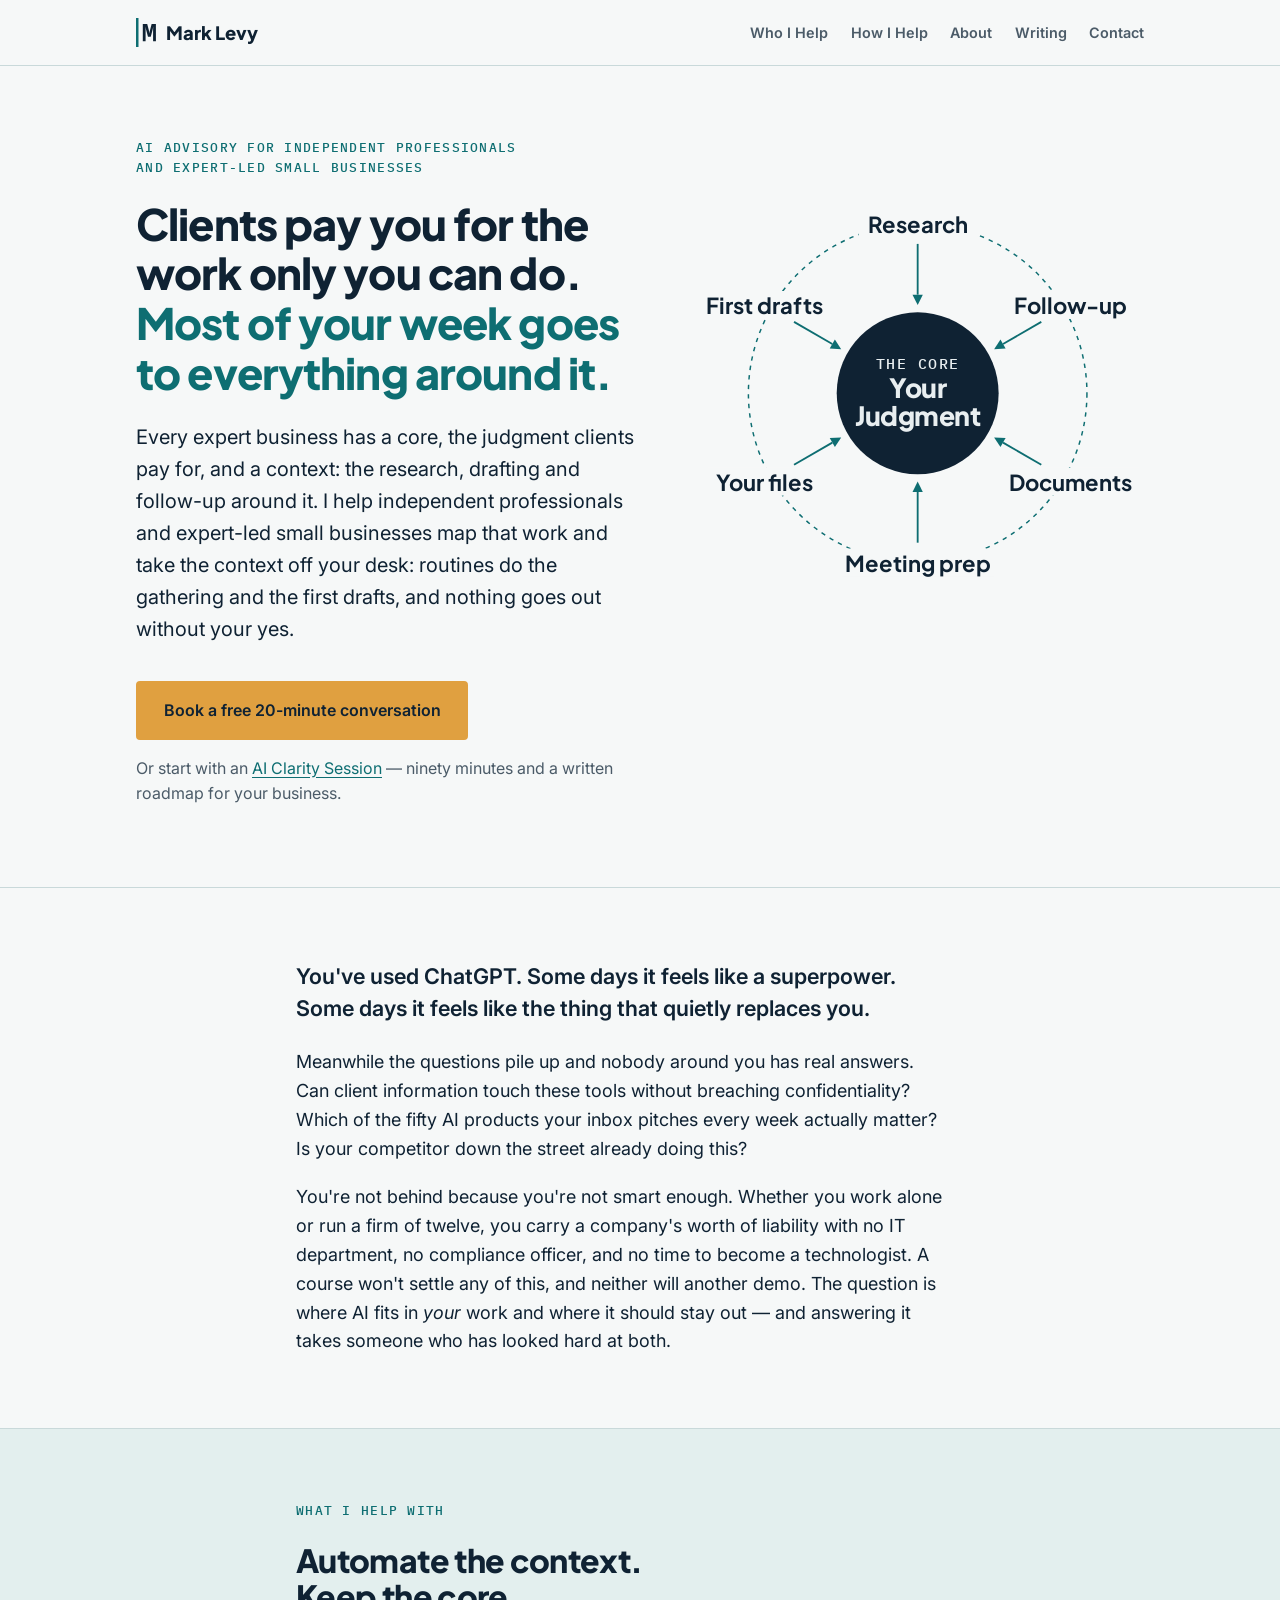
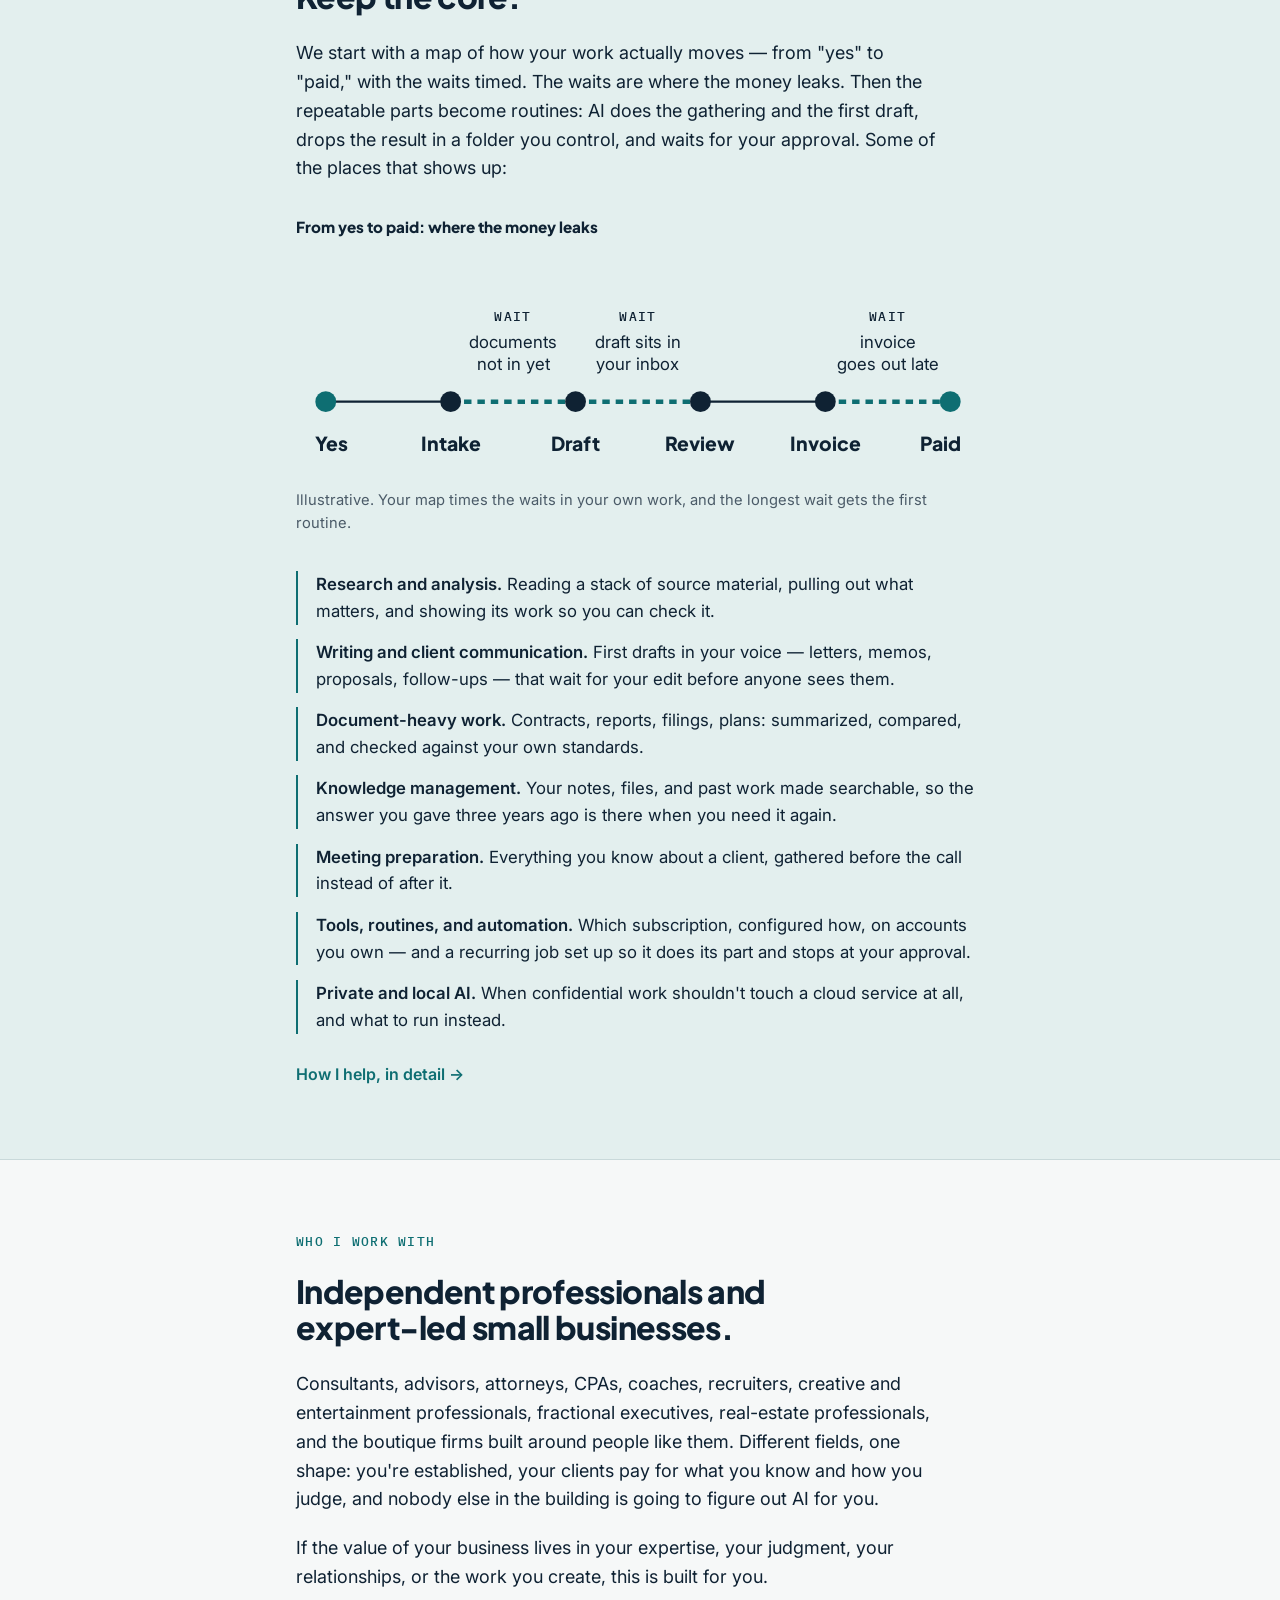
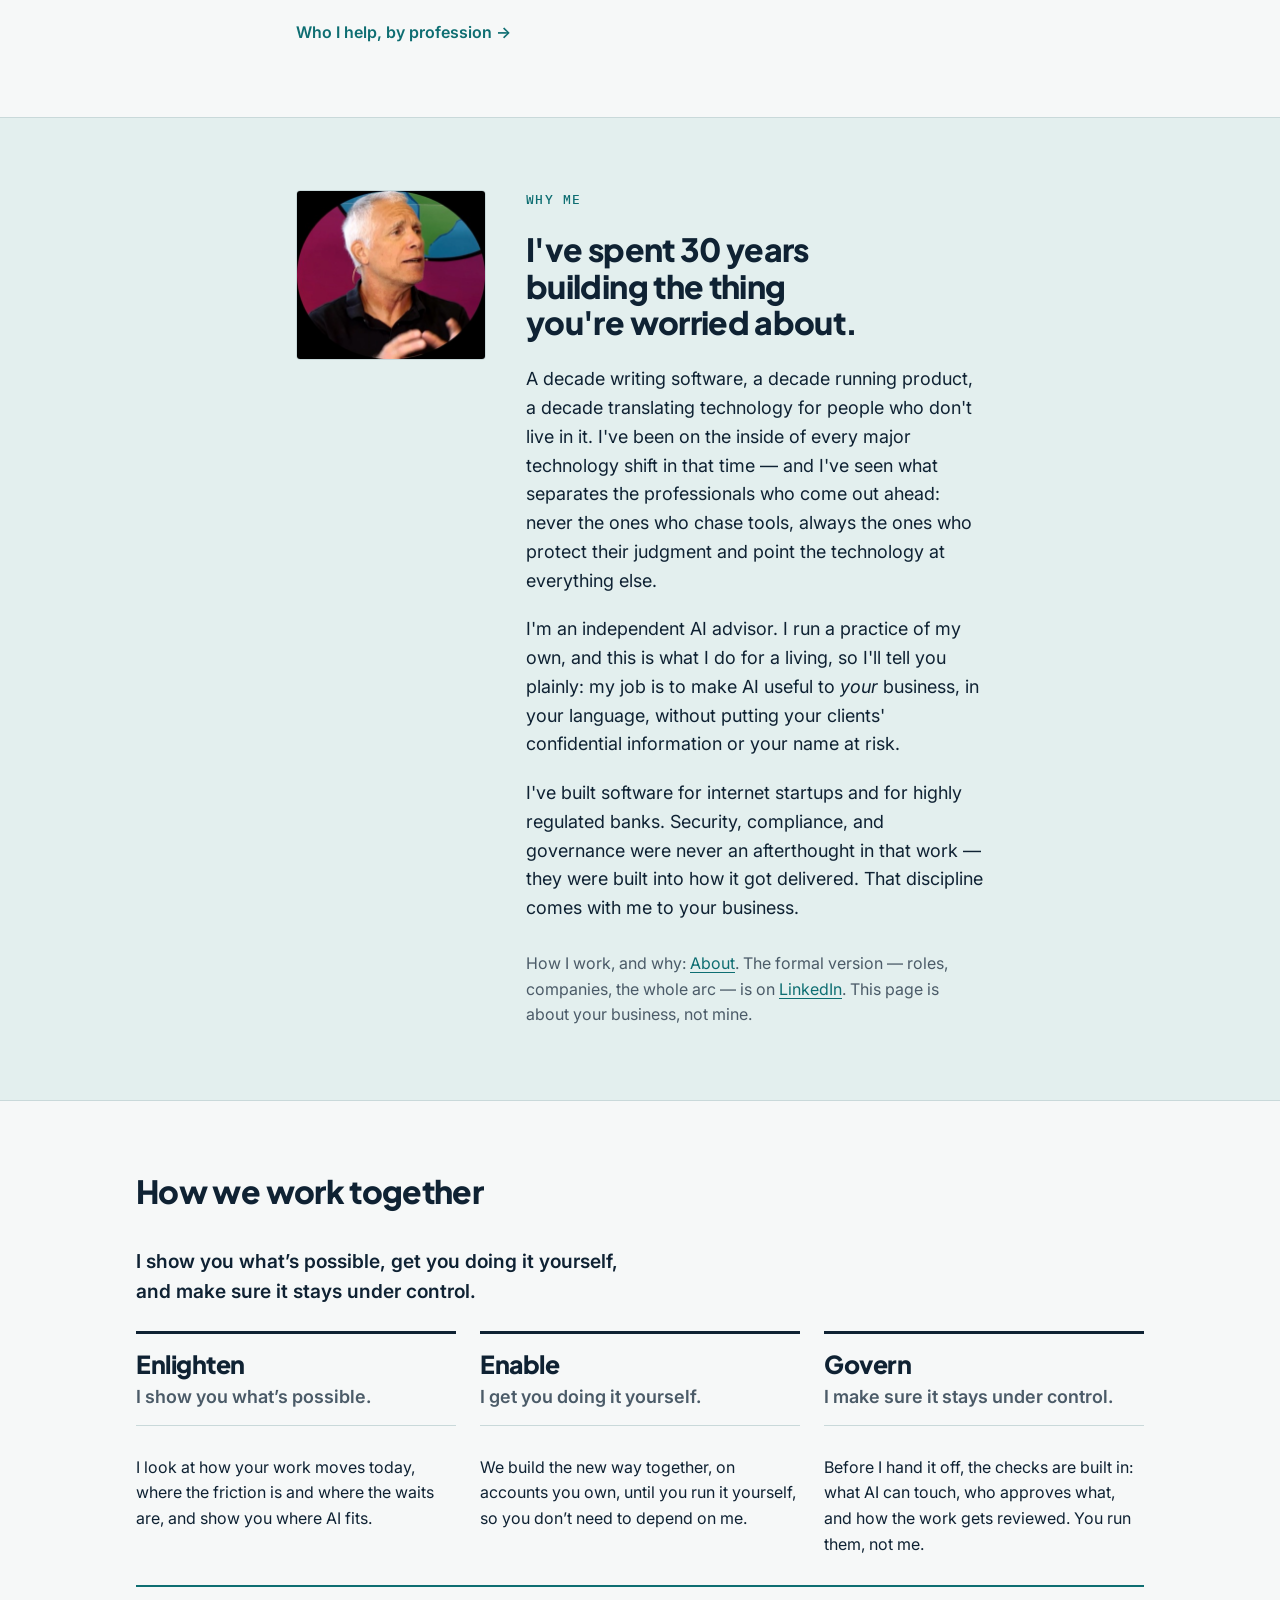
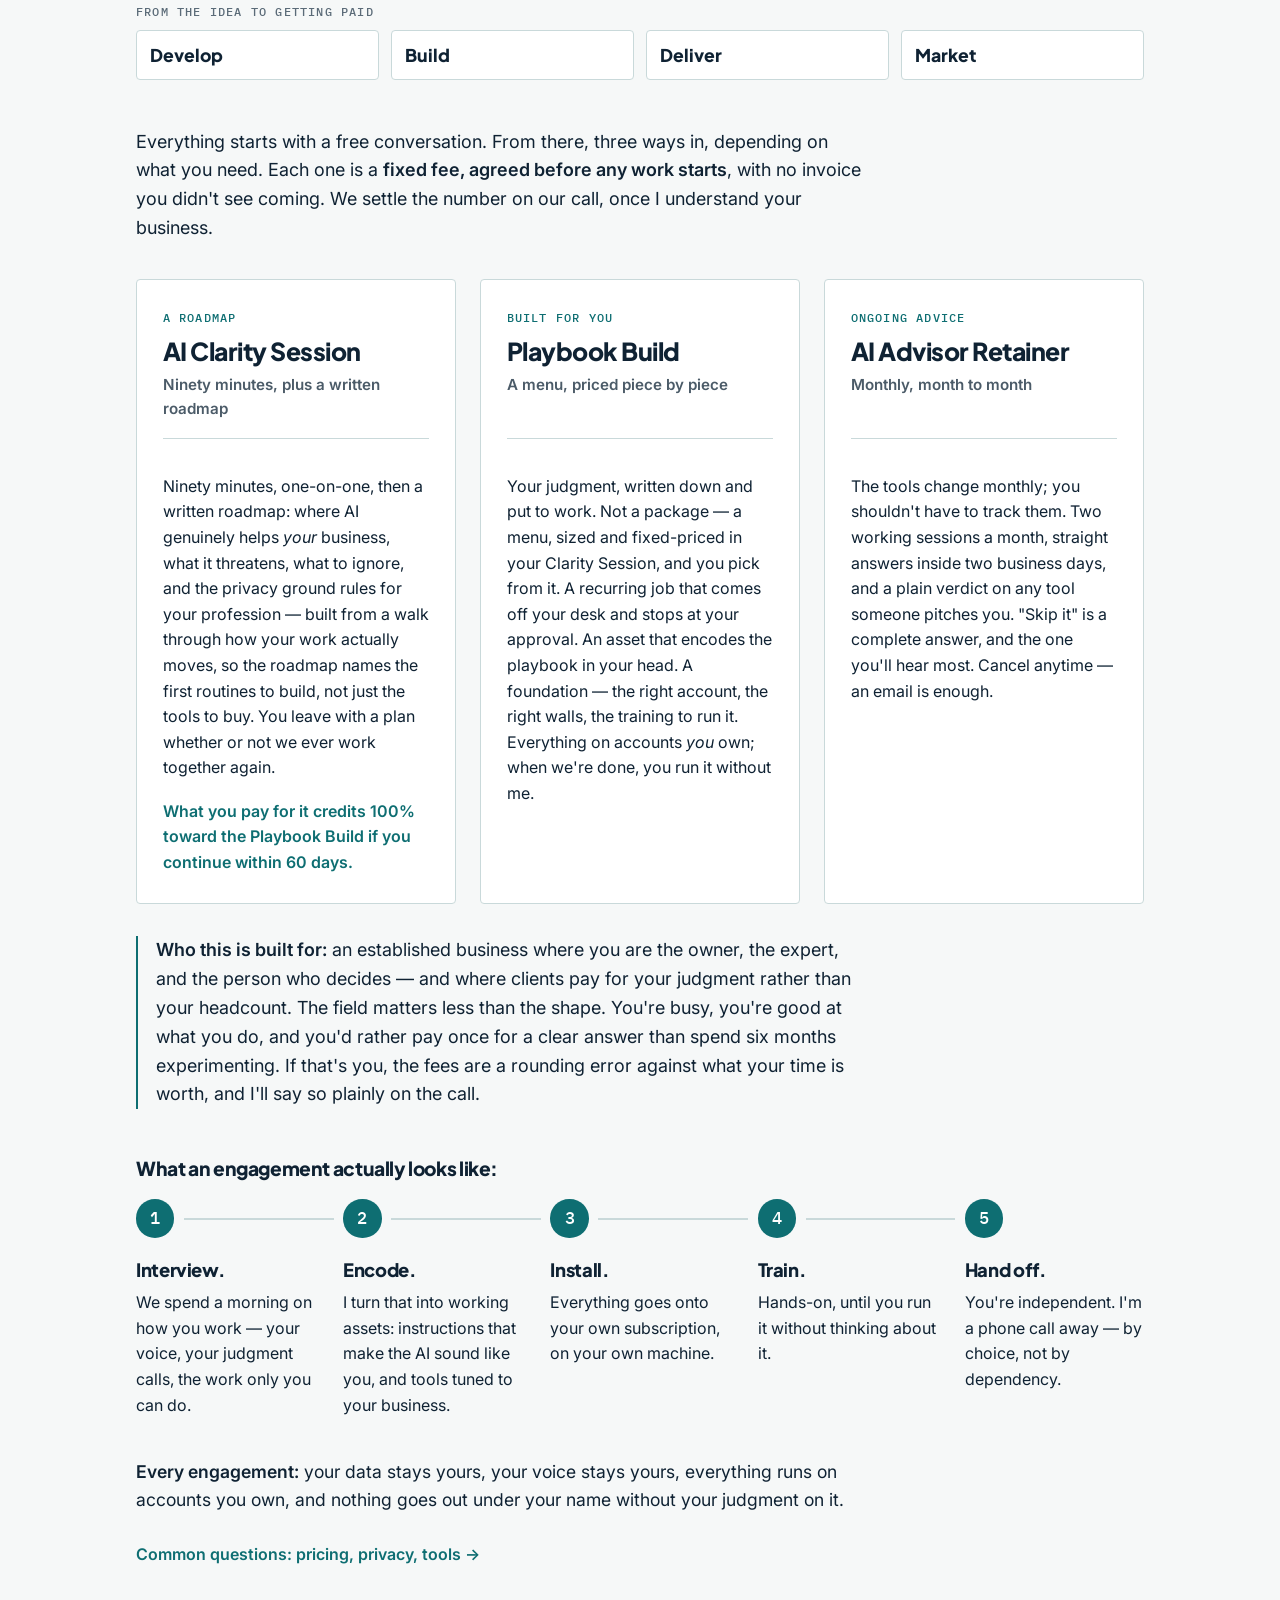
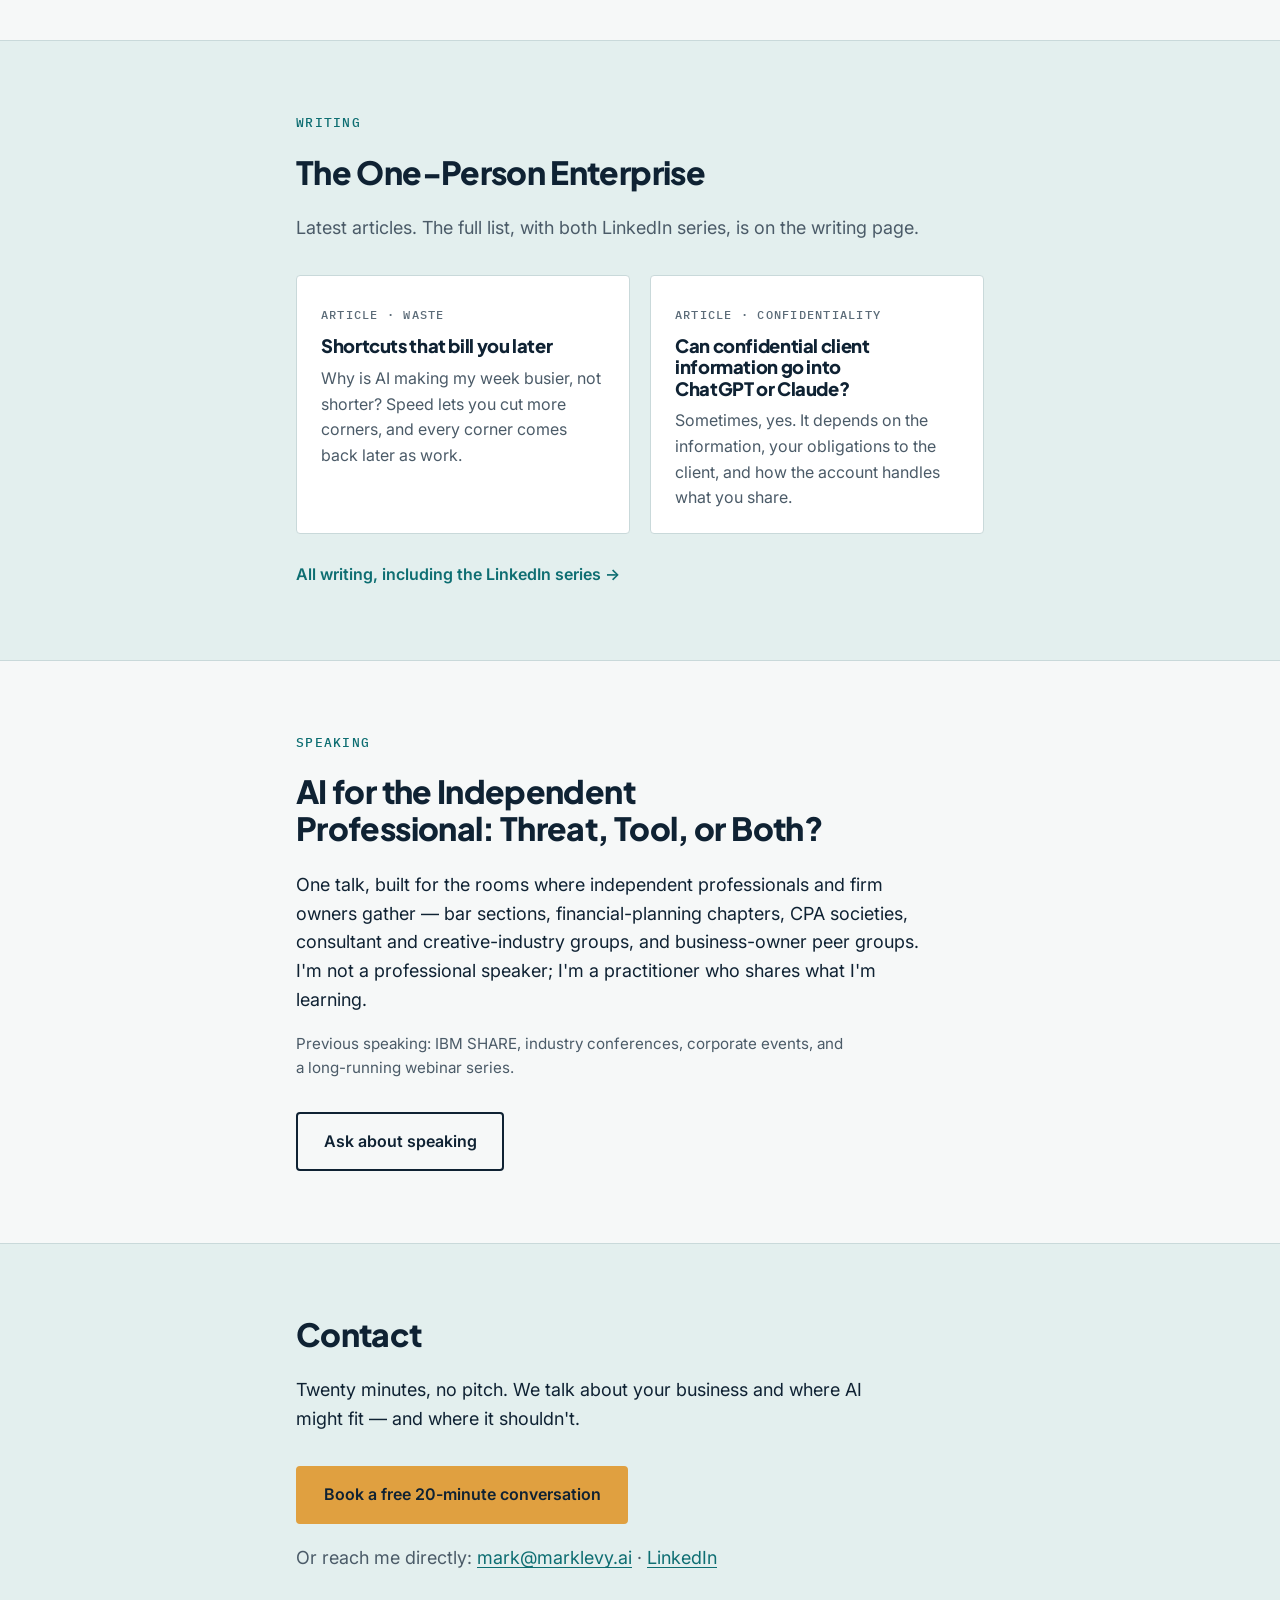
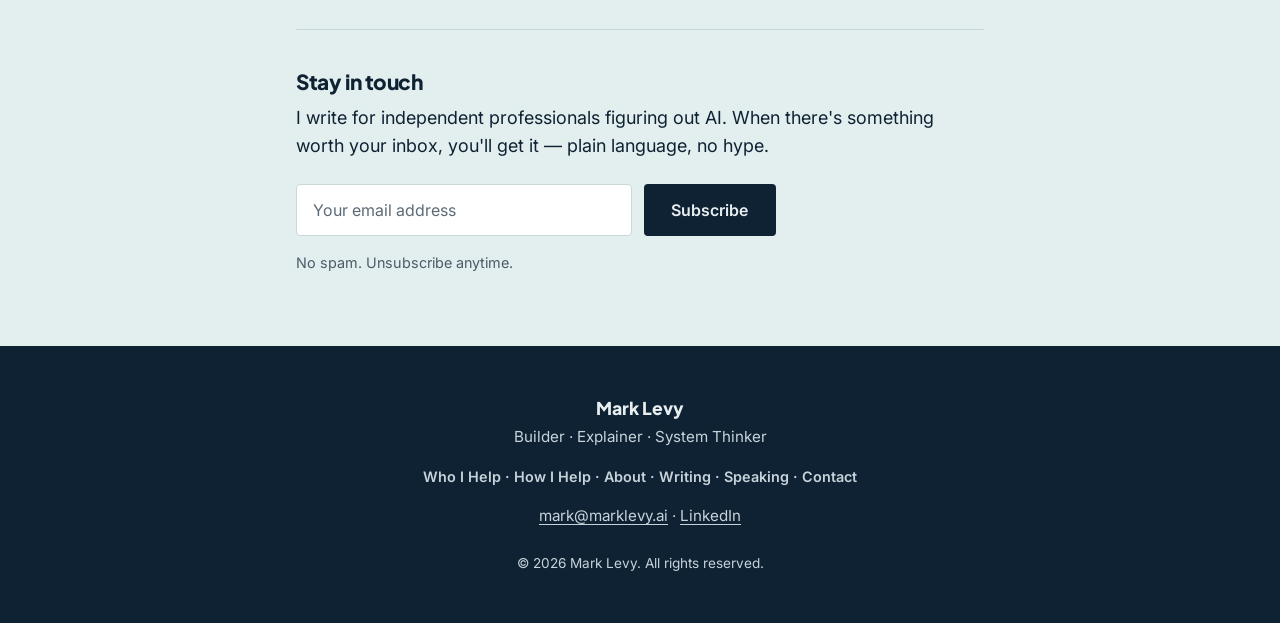
==== commit 14aa49c3: "Enlighten, Enable, Govern on the homepage and /how-i-help/; offers in any order Homepage, "How we wo" ====
--- a/index.html
+++ b/index.html
@@ -361,16 +361,43 @@
     <section id="how-we-work" class="packages">
         <div class="container">
             <h2>How we work together</h2>
+            <!-- Enlighten, Enable, Govern (2026-11-21): the story of an engagement, not a label on the
+                 offers, which can be bought in any order. Govern is always third. -->
+            <div class="eeg">
+                <p class="eeg-lead">I show you what&rsquo;s possible, get you doing it yourself, and make sure it stays under control.</p>
+                <div class="eeg-grid">
+                    <div class="eeg-step">
+                        <h3>Enlighten</h3>
+                        <p class="eeg-plain">I show you what&rsquo;s possible.</p>
+                        <p class="eeg-body">I look at how your work moves today, where the friction is and where the waits are, and show you where AI fits.</p>
+                    </div>
+                    <div class="eeg-step">
+                        <h3>Enable</h3>
+                        <p class="eeg-plain">I get you doing it yourself.</p>
+                        <p class="eeg-body">We build the new way together, on accounts you own, until you run it yourself, so you don&rsquo;t need to depend on me.</p>
+                    </div>
+                    <div class="eeg-step">
+                        <h3>Govern</h3>
+                        <p class="eeg-plain">I make sure it stays under control.</p>
+                        <p class="eeg-body">Before I hand it off, the checks are built in: what AI can touch, who approves what, and how the work gets reviewed. You run them, not me.</p>
+                    </div>
+                </div>
+                <div class="eeg-stages" aria-label="Where it applies">
+                    <p class="eeg-stages-head">From the idea to getting paid</p>
+                    <ol>
+                        <li>Develop</li><li>Build</li><li>Deliver</li><li>Market</li>
+                    </ol>
+                </div>
+            </div>
             <p class="packages-intro">
                 Everything starts with a free conversation. From there, three ways in, depending on
-                how deep you want to go. Each one is a
-                <strong>fixed fee, agreed before any work starts</strong> — no hourly billing, no
-                meter running, no invoice you didn't see coming. We settle the number on our call,
-                once I understand your business. Most people start at the top of this list.
+                what you need. Each one is a
+                <strong>fixed fee, agreed before any work starts</strong>, with no invoice you didn't see coming. We settle the number on our call,
+                once I understand your business.
             </p>
             <div class="package-grid">
                 <div class="package-card">
-                    <p class="package-step">Start here</p>
+                    <p class="package-step">A roadmap</p>
                     <h3>AI Clarity Session</h3>
                     <p class="package-shape">Ninety minutes, plus a written roadmap</p>
                     <p>
@@ -384,7 +411,7 @@
                     <p class="package-note">What you pay for it credits 100% toward the Playbook Build if you continue within 60 days.</p>
                 </div>
                 <div class="package-card">
-                    <p class="package-step">The main work</p>
+                    <p class="package-step">Built for you</p>
                     <h3>Playbook Build</h3>
                     <p class="package-shape">A menu, priced piece by piece</p>
                     <p>
@@ -397,7 +424,7 @@
                     </p>
                 </div>
                 <div class="package-card">
-                    <p class="package-step">Staying current</p>
+                    <p class="package-step">Ongoing advice</p>
                     <h3>AI Advisor Retainer</h3>
                     <p class="package-shape">Monthly, month to month</p>
                     <p>
--- a/styles.css
+++ b/styles.css
@@ -963,3 +963,26 @@
     .hero-subtitle { margin-bottom: 1.2rem; }
     .footer-nav a, .footer-links a { display: inline-block; padding: 0.55rem 0.2rem; }
 }
+
+/* Enlighten, Enable, Govern (2026-11-21) ----------------------------------------------- */
+.eeg { margin: 1.5rem 0 3rem; }
+.eeg-grid { display: grid; grid-template-columns: repeat(3, 1fr); gap: 1.5rem; }
+.eeg-step { border-top: 3px solid var(--ink); padding-top: 1rem; }
+.eeg-num { font-family: var(--mono); font-weight: 500; font-size: 0.75rem; letter-spacing: 0.1em; text-transform: uppercase; color: var(--teal); }
+.eeg-plain { font-weight: 600; color: var(--ink-soft); padding-bottom: 0.8rem; border-bottom: 1px solid var(--line); margin-bottom: 0.4rem; }
+.eeg-body { font-size: 1rem; padding-top: 0.7rem; }
+.eeg-stages { margin-top: 1.75rem; border-top: 2px solid var(--teal); padding-top: 0.9rem; }
+.eeg-stages-head { font-family: var(--mono); font-weight: 500; font-size: 0.75rem; letter-spacing: 0.1em; text-transform: uppercase; color: var(--slate); margin-bottom: 0.6rem; }
+.eeg-stages ol { list-style: none; padding: 0; display: grid; grid-template-columns: repeat(4, 1fr); gap: 0.75rem; }
+.eeg-stages li { font-family: var(--display); font-weight: 800; font-size: 1.1rem; color: var(--ink); background: var(--surface-raised); border: 1px solid var(--line); border-radius: 4px; padding: 0.6rem 0.8rem; }
+@media (max-width: 900px) {
+    .eeg-grid { grid-template-columns: 1fr; gap: 2rem; }
+    .eeg-stages ol { grid-template-columns: 1fr 1fr; }
+}
+.page .eeg-band { margin-top: 3.5rem; padding-top: 1.25rem; border-top: 3px solid var(--ink); }
+.page .eeg-band h2 { border-top: none; margin-top: 0.3rem; padding-top: 0; font-size: 2rem; margin-bottom: 0.3rem; }
+.page .eeg-band .eeg-plain { border-bottom: none; font-size: 1.15rem; }
+.page h3.eeg-sub { font-size: 1.3rem; max-width: 30ch; margin-top: 2.25rem; margin-bottom: 0.7rem; padding-top: 1.5rem; border-top: 1px solid var(--line); }
+.page .eeg-band + h3.eeg-sub { border-top: none; padding-top: 0.5rem; margin-top: 1rem; }
+.eeg-lead { font-size: 1.2rem; font-weight: 600; color: var(--ink); max-width: 40ch; margin-bottom: 1.5rem; }
+.eeg-step h3 { font-family: var(--display); font-weight: 800; letter-spacing: -0.02em; font-size: 1.55rem; line-height: 1.15; margin: 0 0 0.3rem; color: var(--ink); }
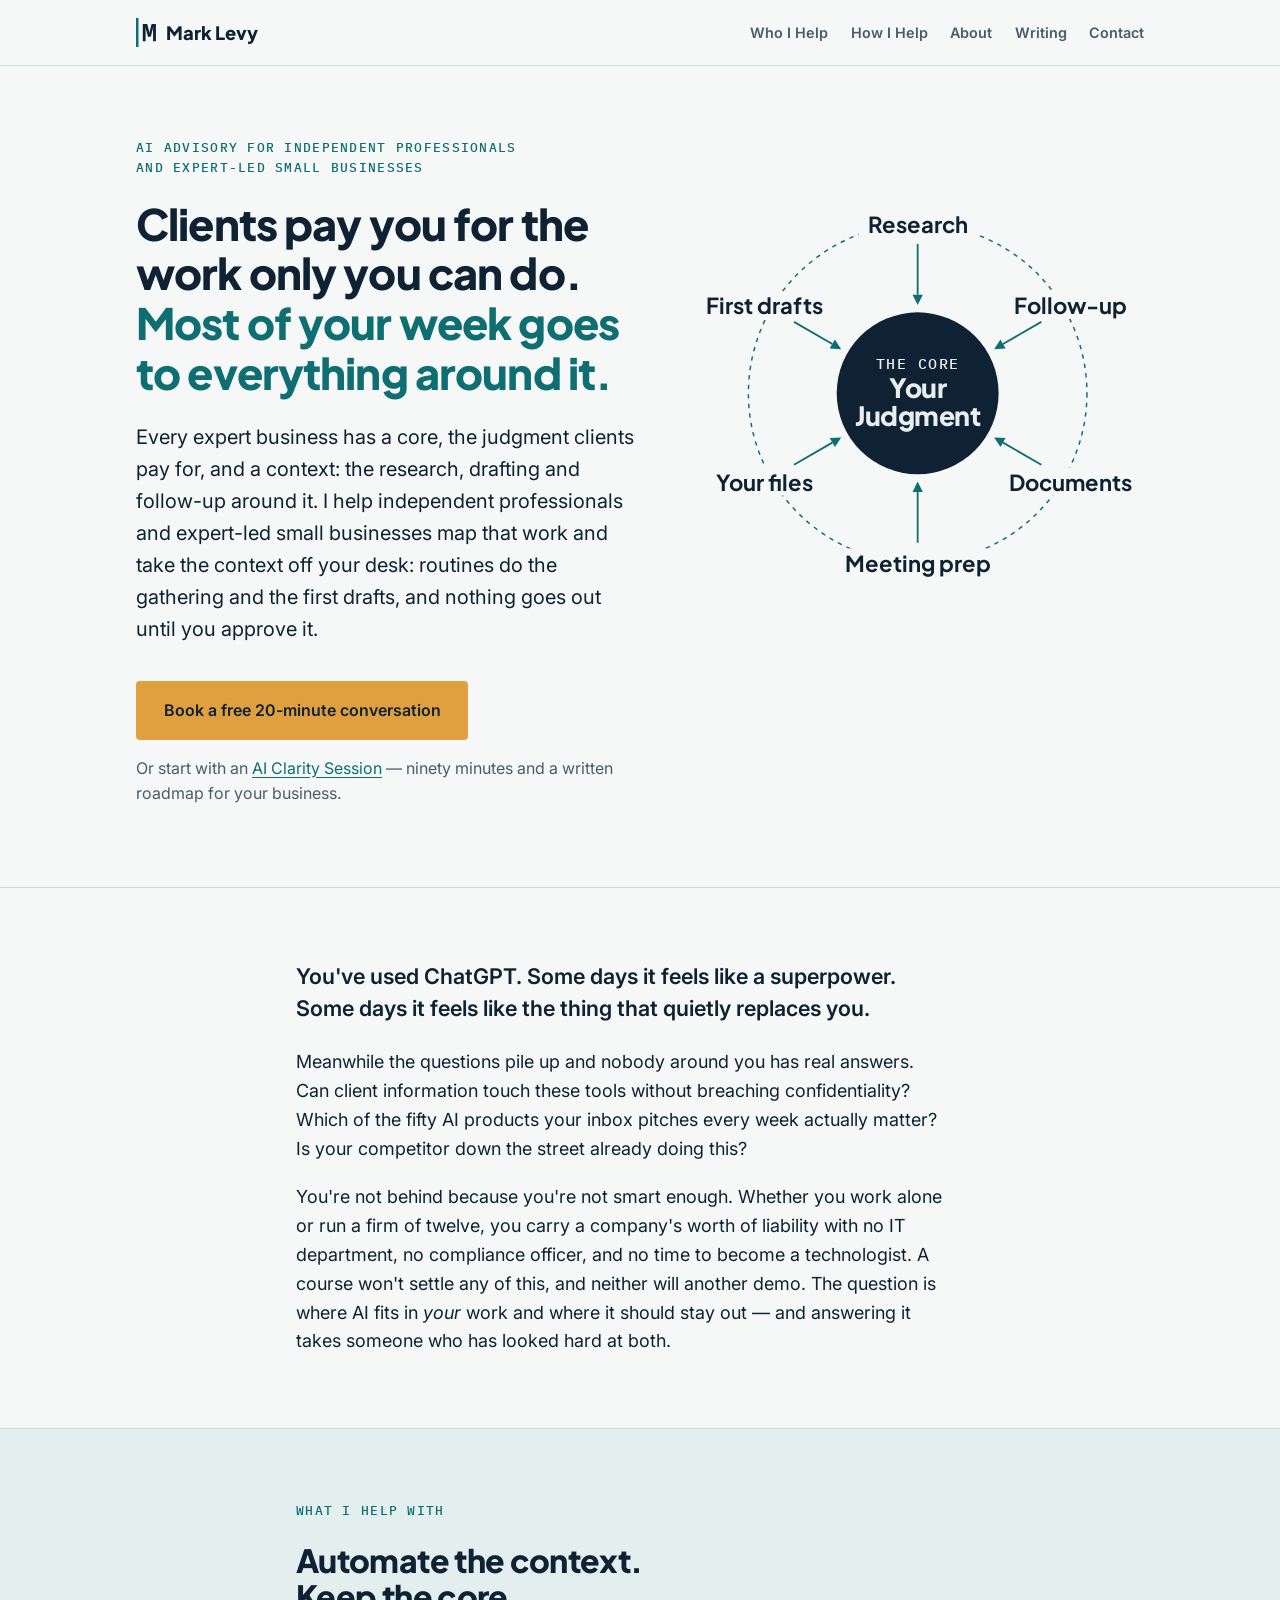
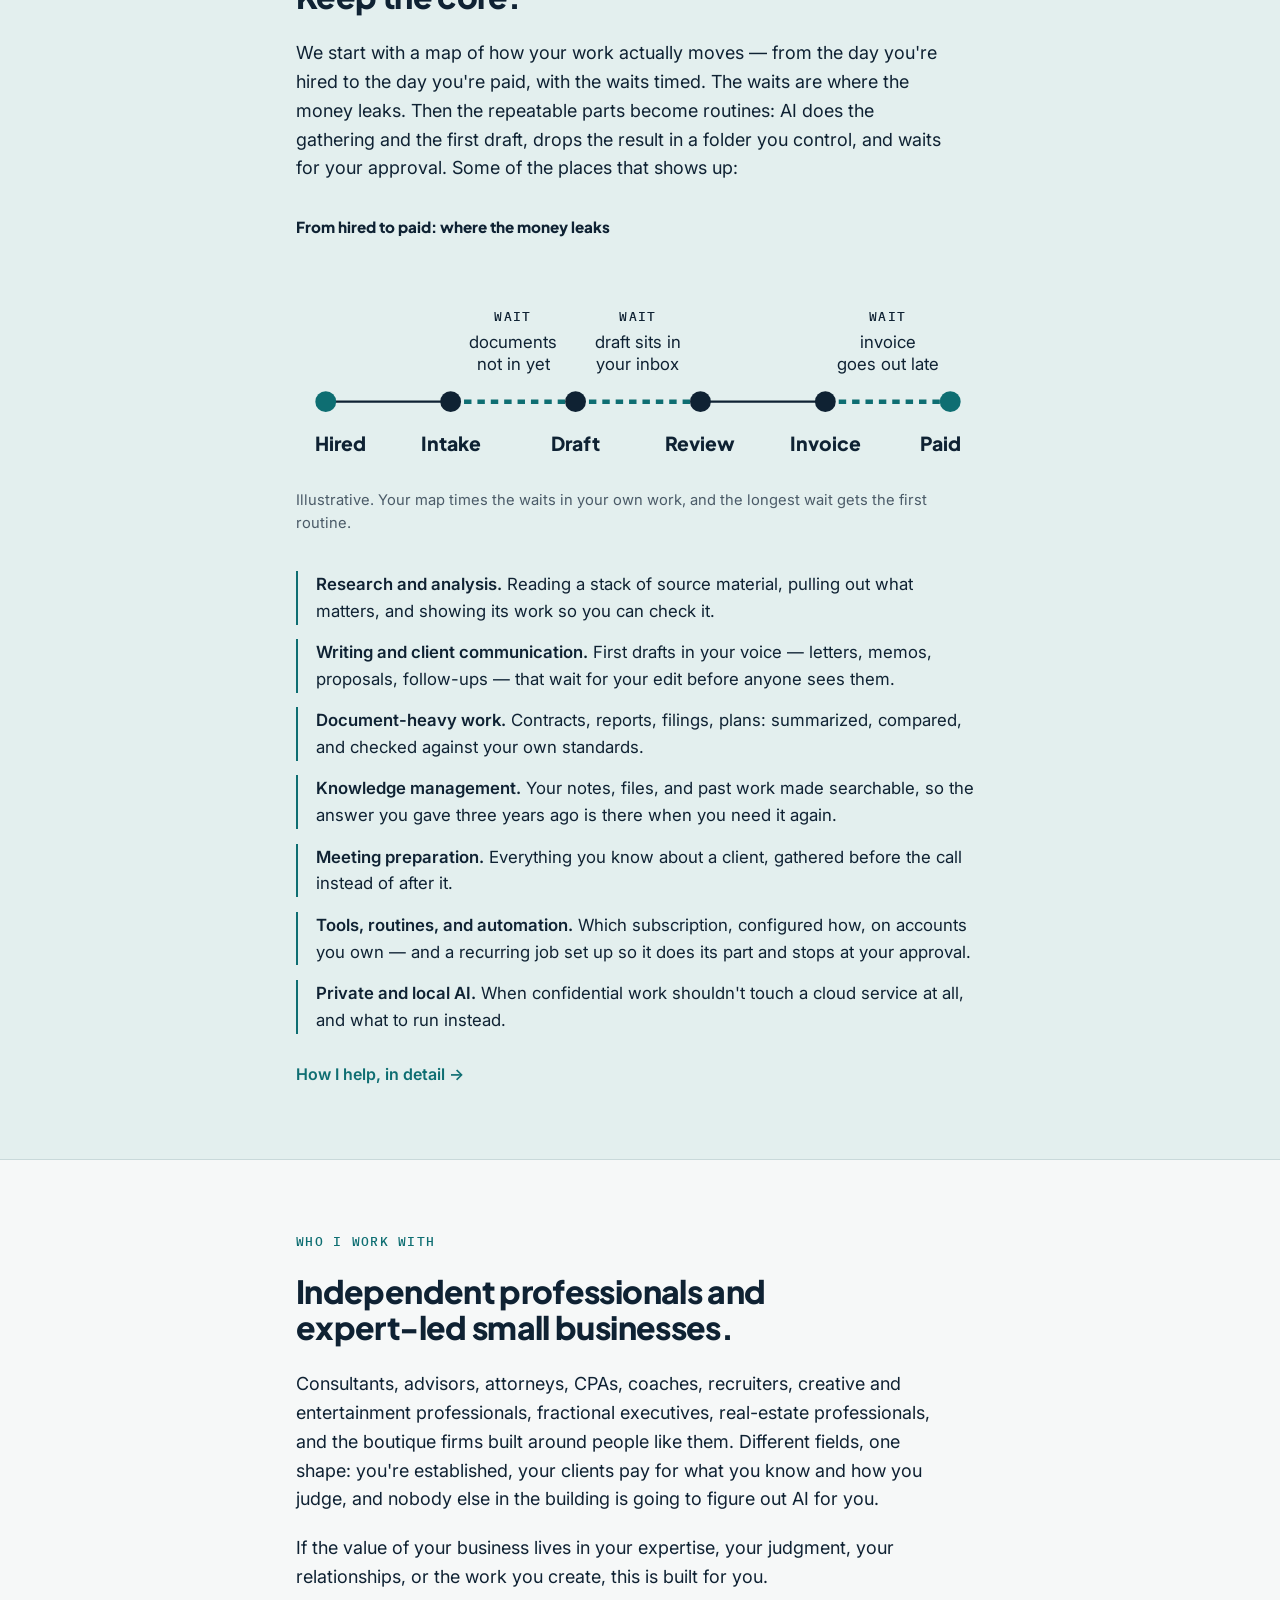
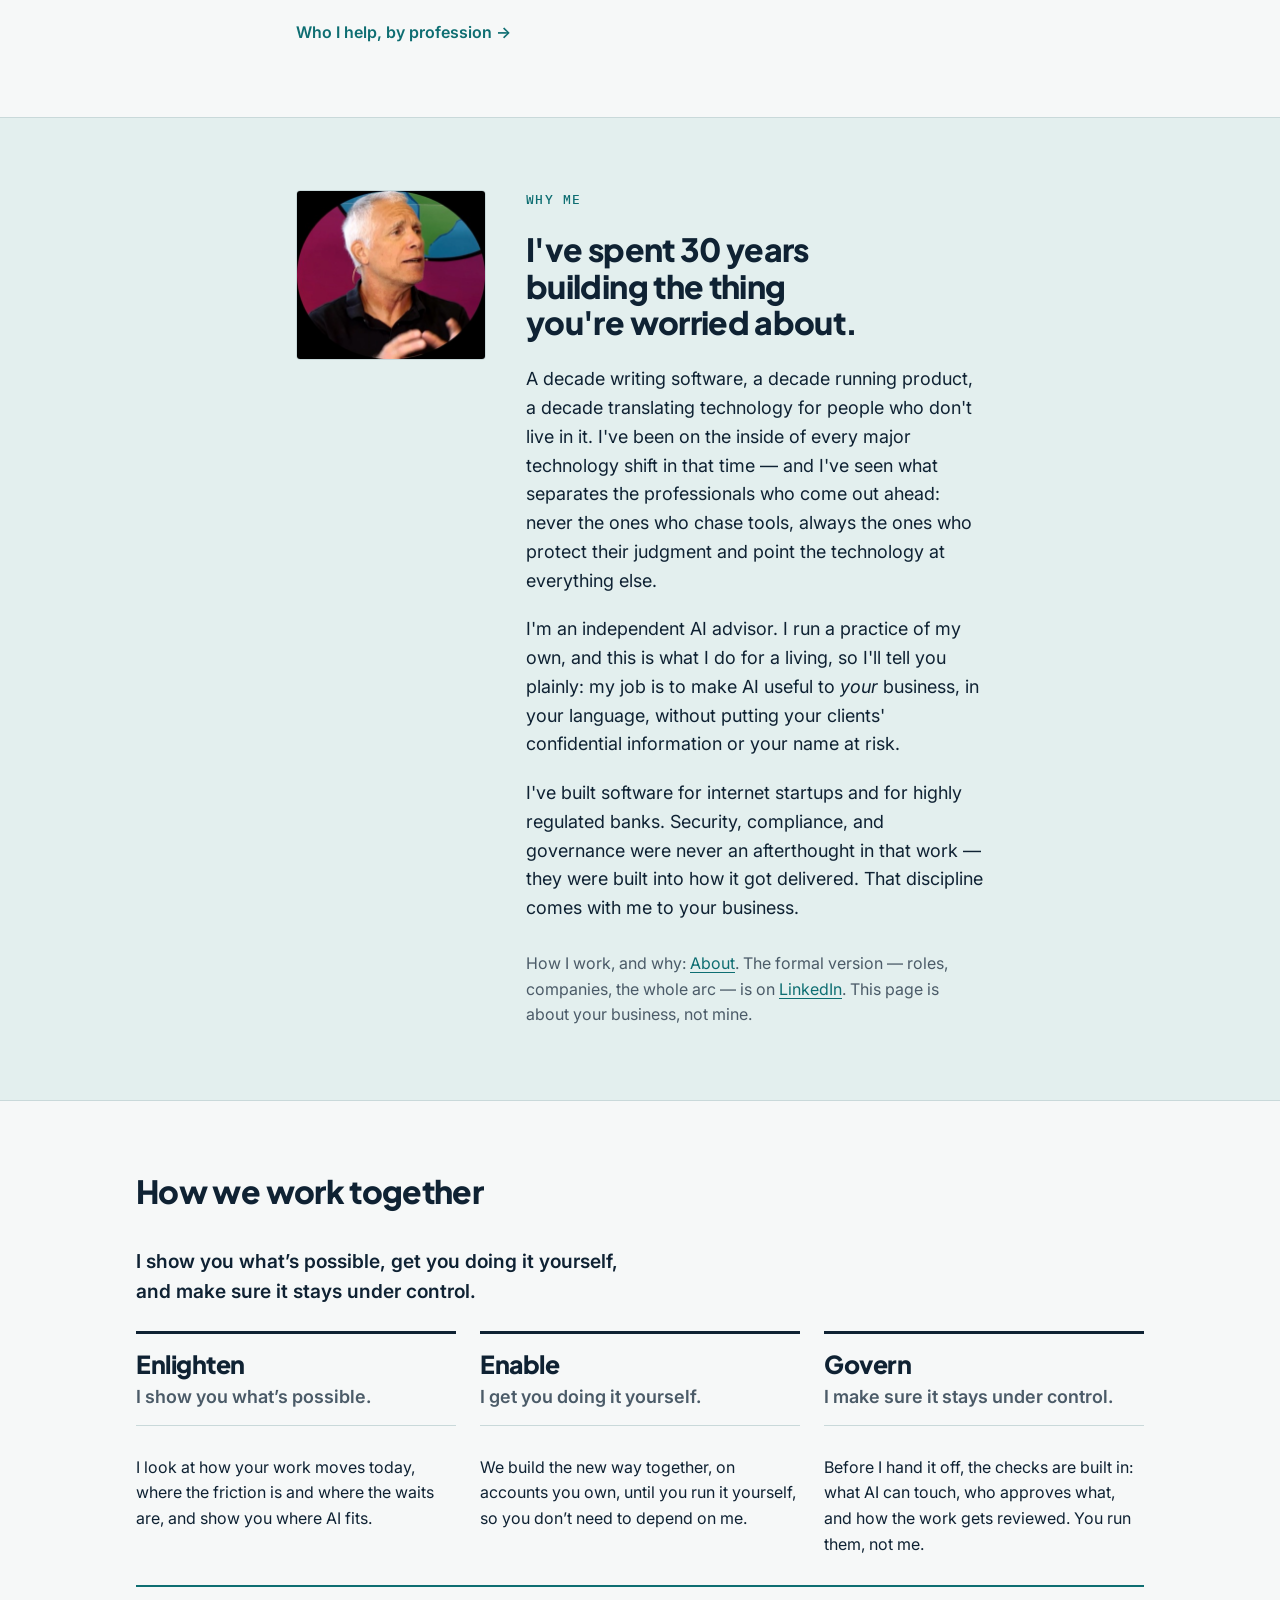
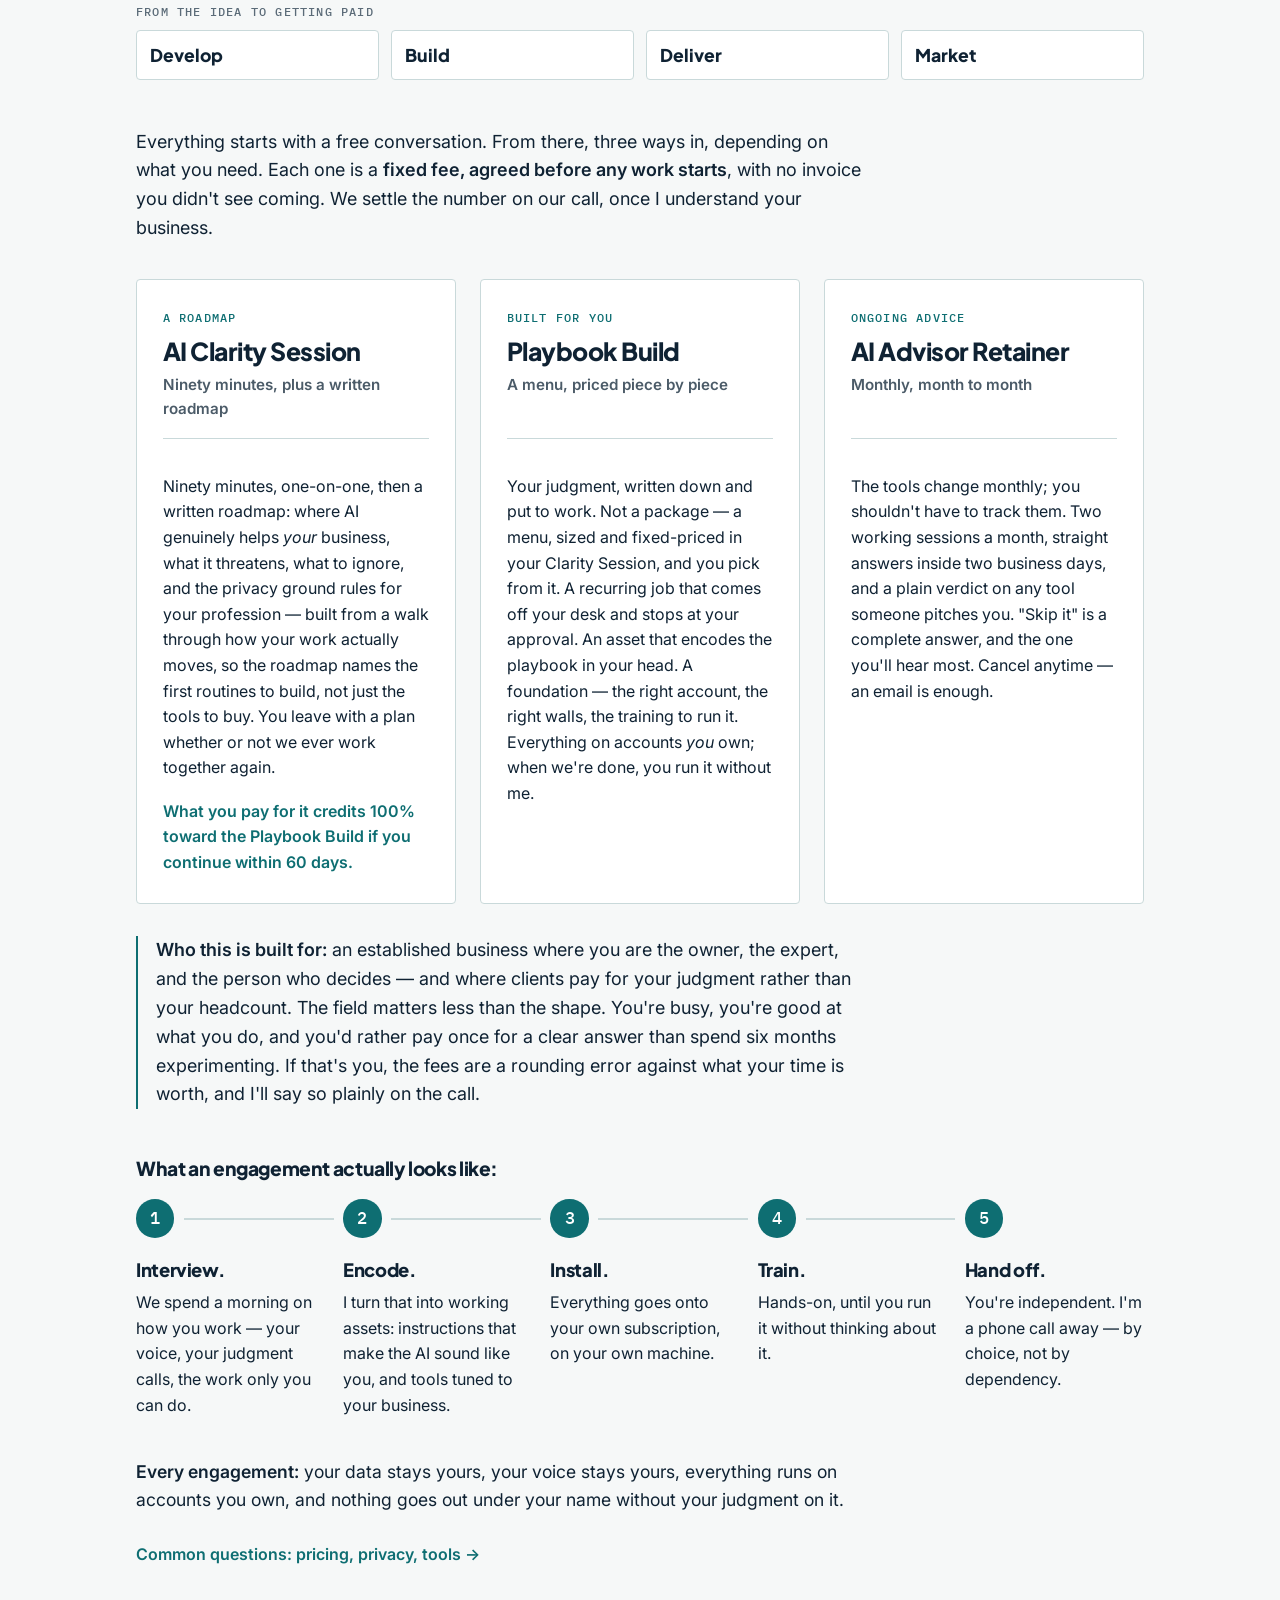
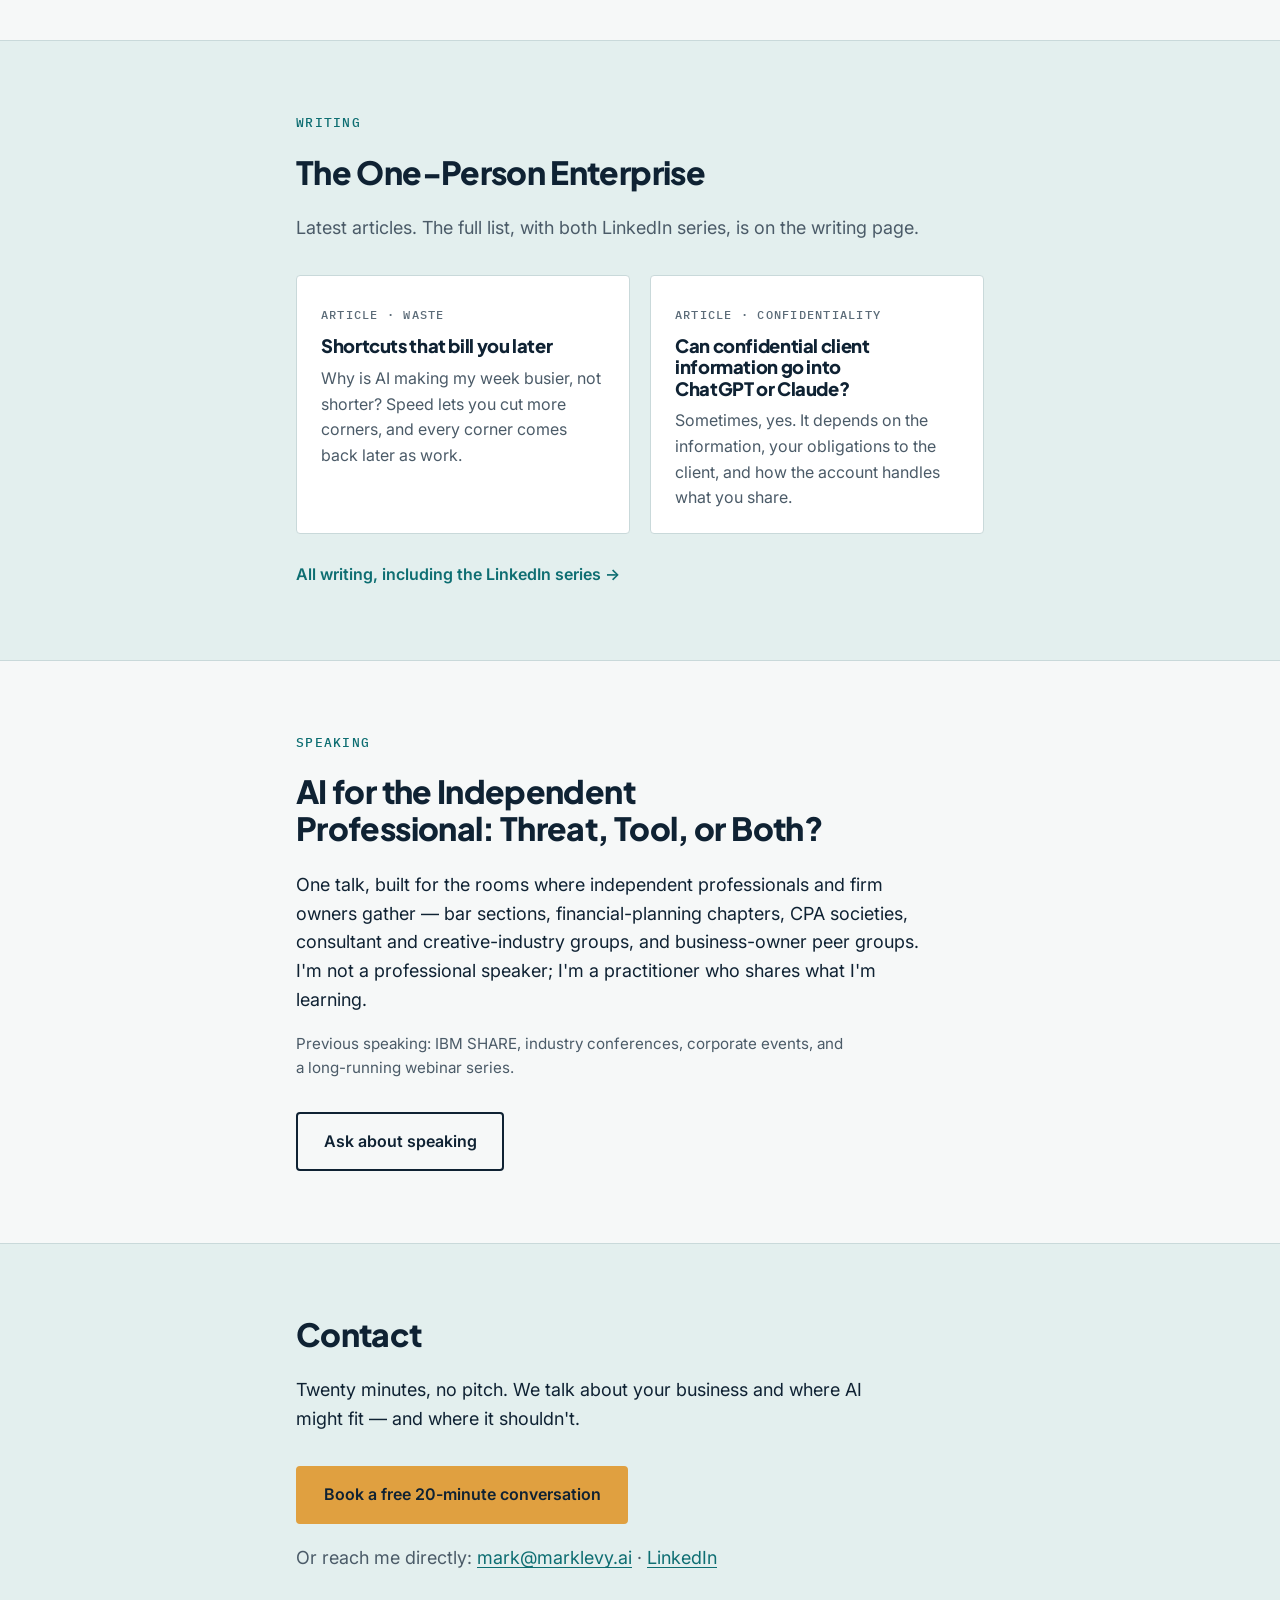
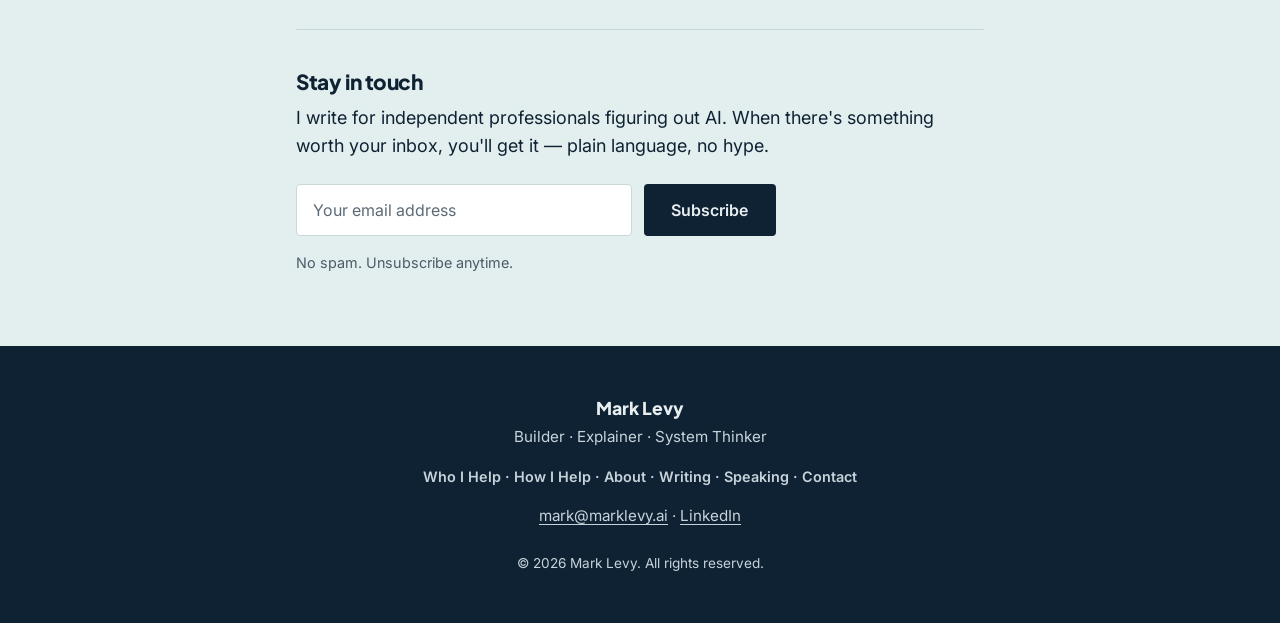
==== commit 8b0d34f3: "Plain approval wording: replace "your yes" and "from yes to paid" Co-Authored-By: Claude Opus 5.5 <n" ====
--- a/index.html
+++ b/index.html
@@ -146,14 +146,14 @@
             <!-- Core vs. context (Mark, 2026-09-01): the positioning is workflow analysis and
                  back-office routines, not writing help. The subhead states the promise (Mark,
                  2026-10-02): map the work, take the context off the principal's desk, nothing goes
-                 out without their yes. "Find the waste" is method and lives on /how-i-help/. Avoid
+                 out until they approve it. "Find the waste" is method and lives on /how-i-help/. Avoid
                  "outsource" (the brand line uses it as a warning) and "in the loop" (jargon). Keep
                  the task areas as examples lower on the page; never a task list here. -->
             <p class="hero-subtitle">
                 Every expert business has a core, the judgment clients pay for, and a context: the
                 research, drafting and follow-up around it. I help independent professionals and
                 expert-led small businesses map that work and take the context off your desk:
-                routines do the gathering and the first drafts, and nothing goes out without your yes.
+                routines do the gathering and the first drafts, and nothing goes out until you approve it.
             </p>
             <div class="hero-cta">
                 <a href="https://calendly.com/mark-marklevy/30min" class="btn btn-primary">Book a free 20-minute conversation</a>
@@ -226,16 +226,16 @@
             <p class="eyebrow">What I help with</p>
             <h2>Automate the context. Keep the core.</h2>
             <p class="areas-intro">
-                We start with a map of how your work actually moves — from "yes" to "paid," with
+                We start with a map of how your work actually moves — from the day you're hired to the day you're paid, with
                 the waits timed. The waits are where the money leaks. Then the repeatable parts
                 become routines: AI does the gathering and the first draft, drops the result in a
                 folder you control, and waits for your approval. Some of the places that shows up:
             </p>
             <figure class="home-figure">
-                <p class="figure-title">From yes to paid: where the money leaks</p>
+                <p class="figure-title">From hired to paid: where the money leaks</p>
                 <svg class="map-horizontal" viewBox="0 0 920 300" role="img" aria-labelledby="map-title map-desc" xmlns="http://www.w3.org/2000/svg">
-                    <title id="map-title">From yes to paid</title>
-                    <desc id="map-desc">One client job drawn as a line from yes to paid, through intake, draft, review and invoice. Three stretches are marked as waits: the documents are not in yet, the draft sits in your inbox, and the invoice goes out late. The waits are where the money leaks.</desc>
+                    <title id="map-title">From hired to paid</title>
+                    <desc id="map-desc">One client job drawn as a line from the day you are hired to the day you are paid, through intake, draft, review and invoice. Three stretches are marked as waits: the documents are not in yet, the draft sits in your inbox, and the invoice goes out late. The waits are where the money leaks.</desc>
                     <line class="map-work" x1="40" y1="200" x2="208" y2="200"/>
                     <line class="map-wait" x1="208" y1="200" x2="376" y2="200"/>
                     <text class="map-wait-head" x="292" y="92" text-anchor="middle">WAIT</text>
@@ -250,7 +250,7 @@
                     <text class="map-wait-head" x="796" y="92" text-anchor="middle">WAIT</text>
                     <text class="map-wait-label" x="796" y="128" text-anchor="middle">invoice</text>
                     <text class="map-wait-label" x="796" y="158" text-anchor="middle">goes out late</text>
-                    <circle class="map-node-end" cx="40" cy="200" r="14"/><text class="map-step" x="26" y="266" text-anchor="start">Yes</text>
+                    <circle class="map-node-end" cx="40" cy="200" r="14"/><text class="map-step" x="26" y="266" text-anchor="start">Hired</text>
                     <circle class="map-node" cx="208" cy="200" r="14"/><text class="map-step" x="208" y="266" text-anchor="middle">Intake</text>
                     <circle class="map-node" cx="376" cy="200" r="14"/><text class="map-step" x="376" y="266" text-anchor="middle">Draft</text>
                     <circle class="map-node" cx="544" cy="200" r="14"/><text class="map-step" x="544" y="266" text-anchor="middle">Review</text>
@@ -266,7 +266,7 @@
                     <line class="map-work" x1="24" y1="288" x2="24" y2="376"/>
                     <line class="map-wait" x1="24" y1="376" x2="24" y2="464"/>
                     <text class="map-wait-head map-v-head" x="150" y="416">WAIT</text><text class="map-wait-label map-v-label" x="150" y="438">invoice goes out late</text>
-                    <circle class="map-node-end" cx="24" cy="24" r="11"/><text class="map-step map-v-step" x="52" y="31">Yes</text>
+                    <circle class="map-node-end" cx="24" cy="24" r="11"/><text class="map-step map-v-step" x="52" y="31">Hired</text>
                     <circle class="map-node" cx="24" cy="112" r="11"/><text class="map-step map-v-step" x="52" y="119">Intake</text>
                     <circle class="map-node" cx="24" cy="200" r="11"/><text class="map-step map-v-step" x="52" y="207">Draft</text>
                     <circle class="map-node" cx="24" cy="288" r="11"/><text class="map-step map-v-step" x="52" y="295">Review</text>
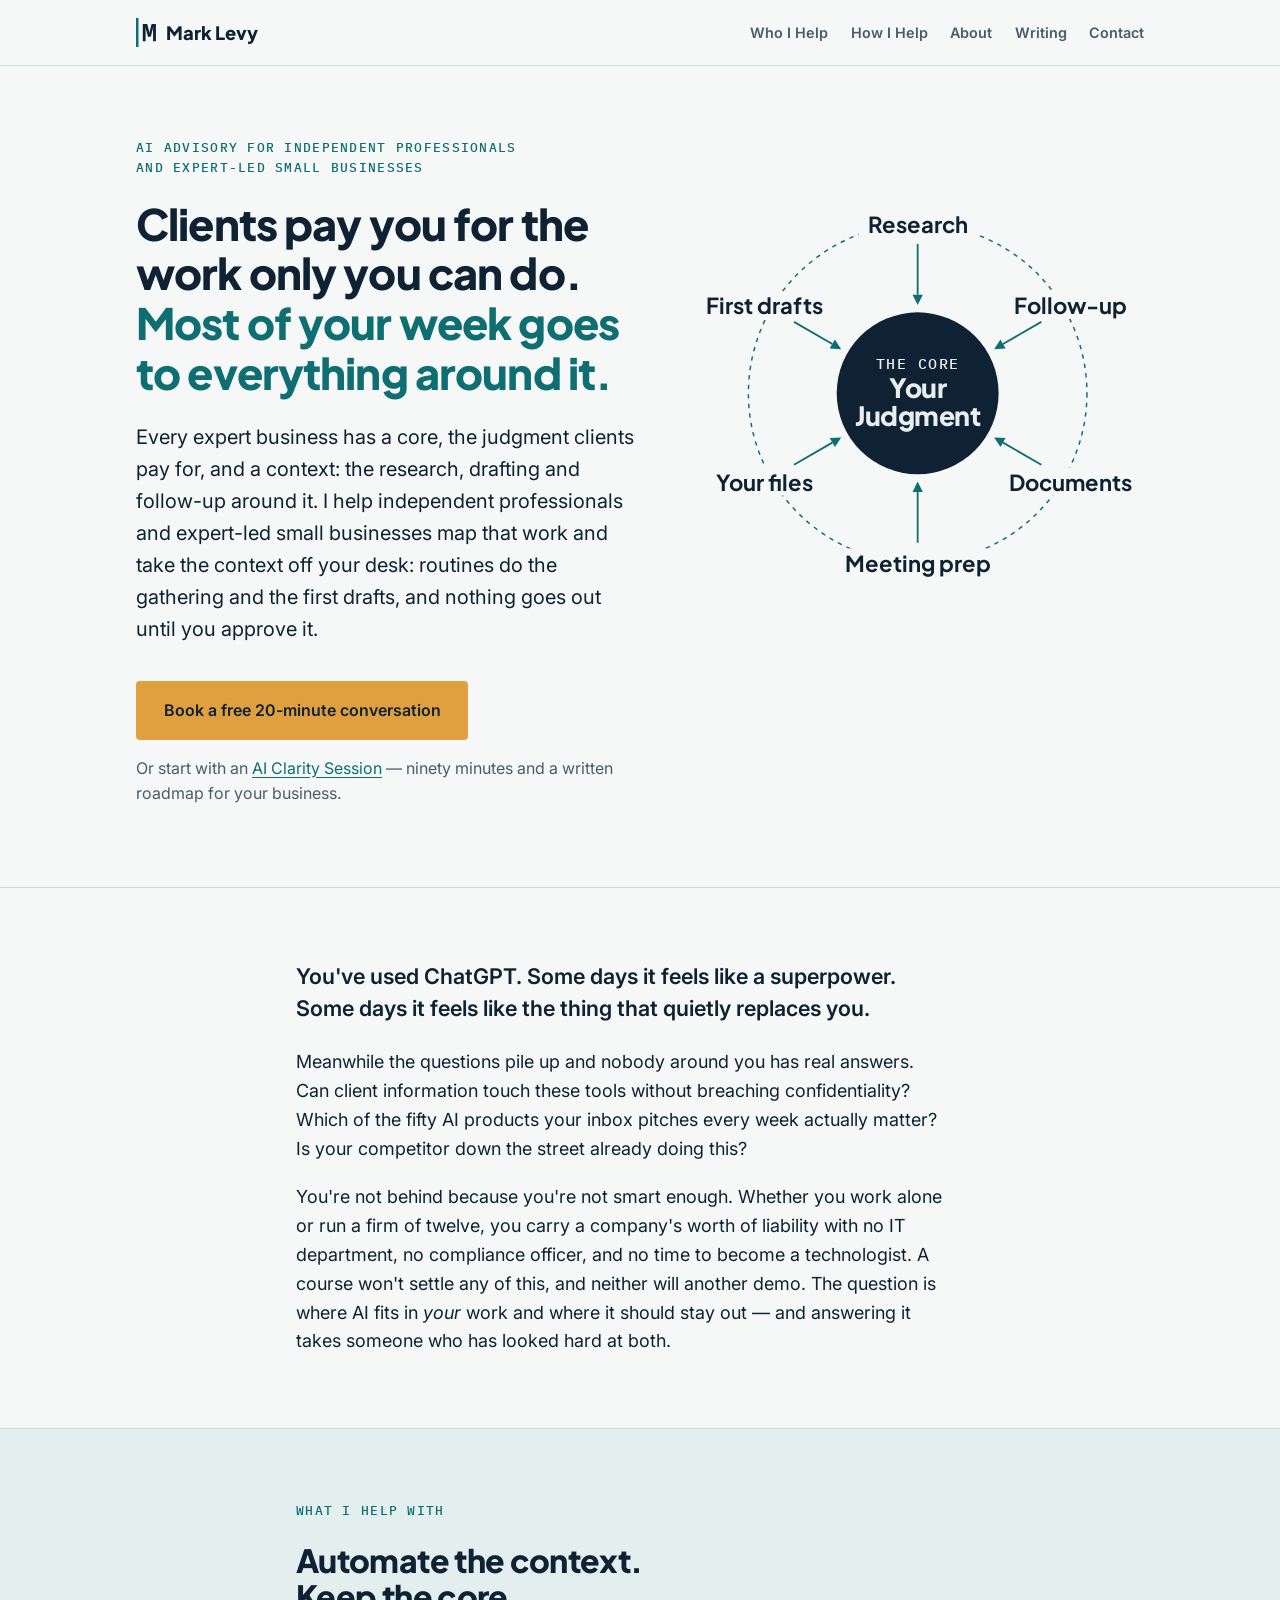
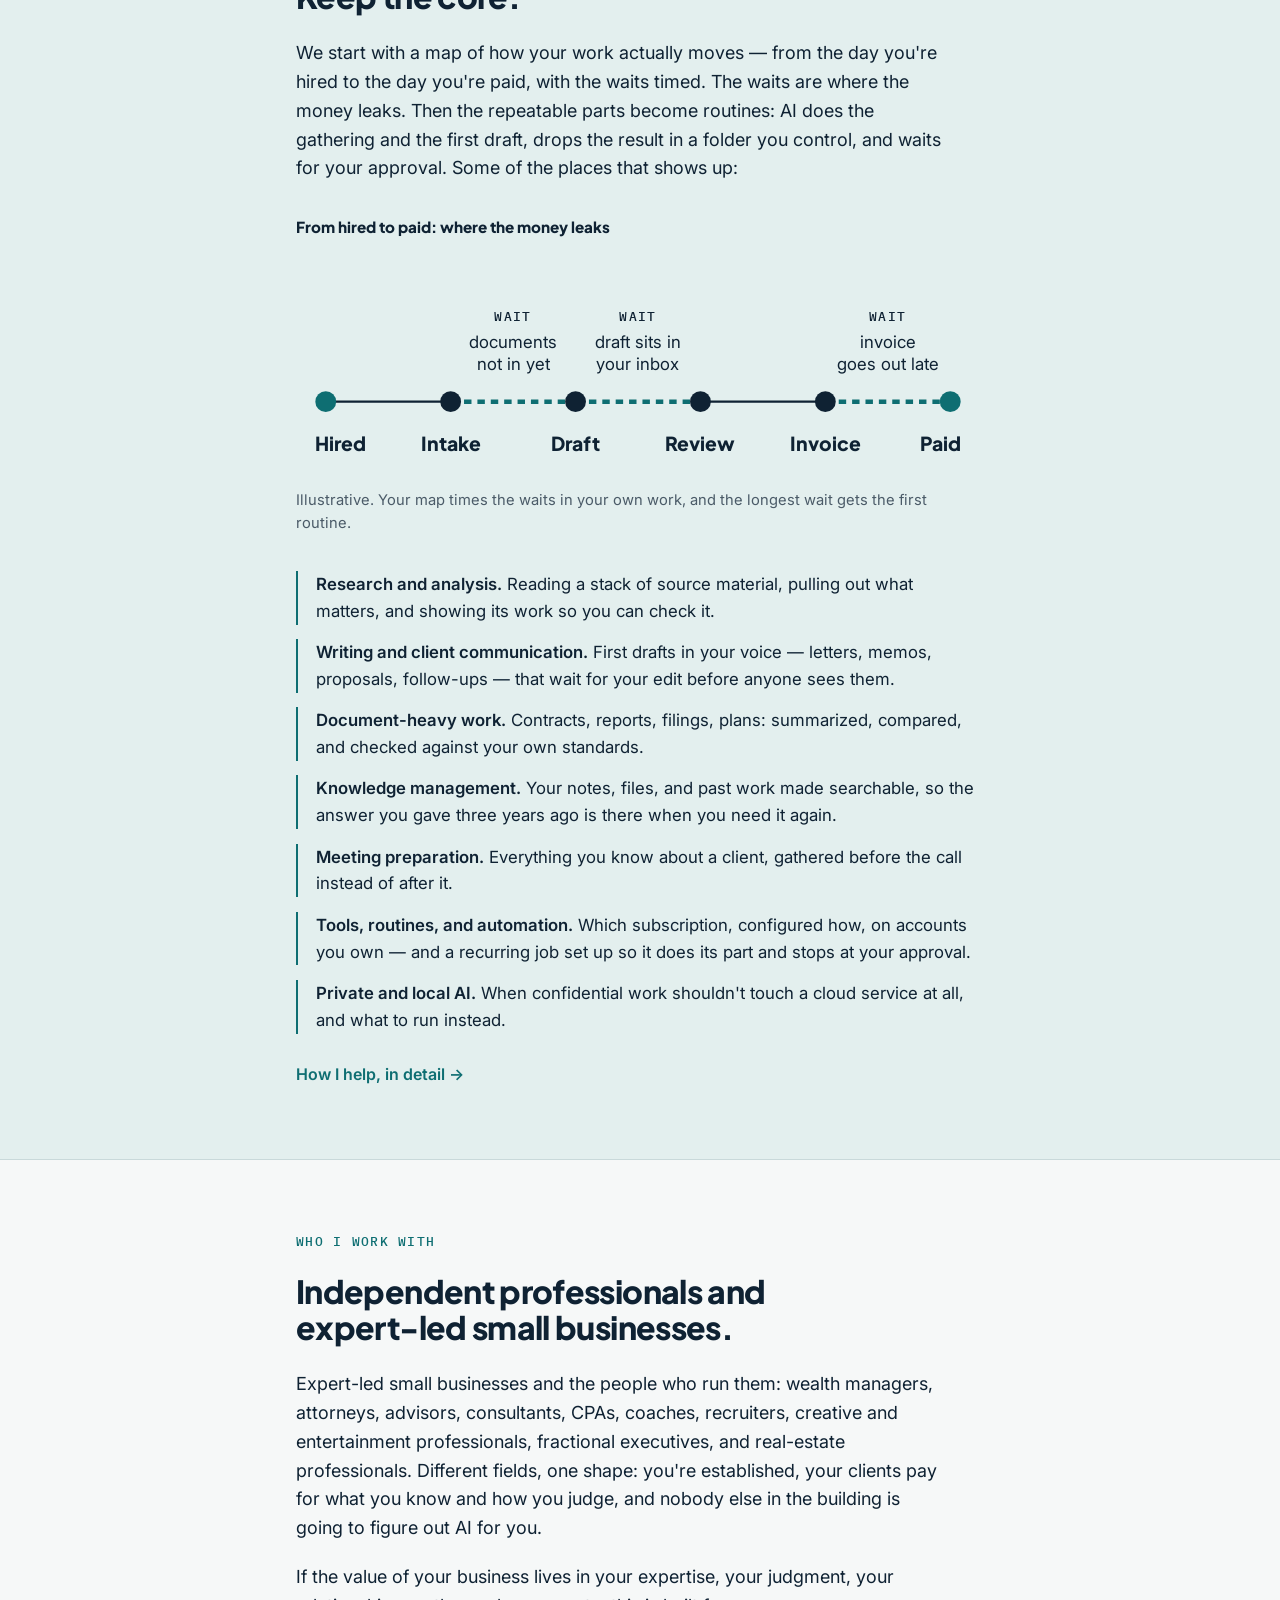
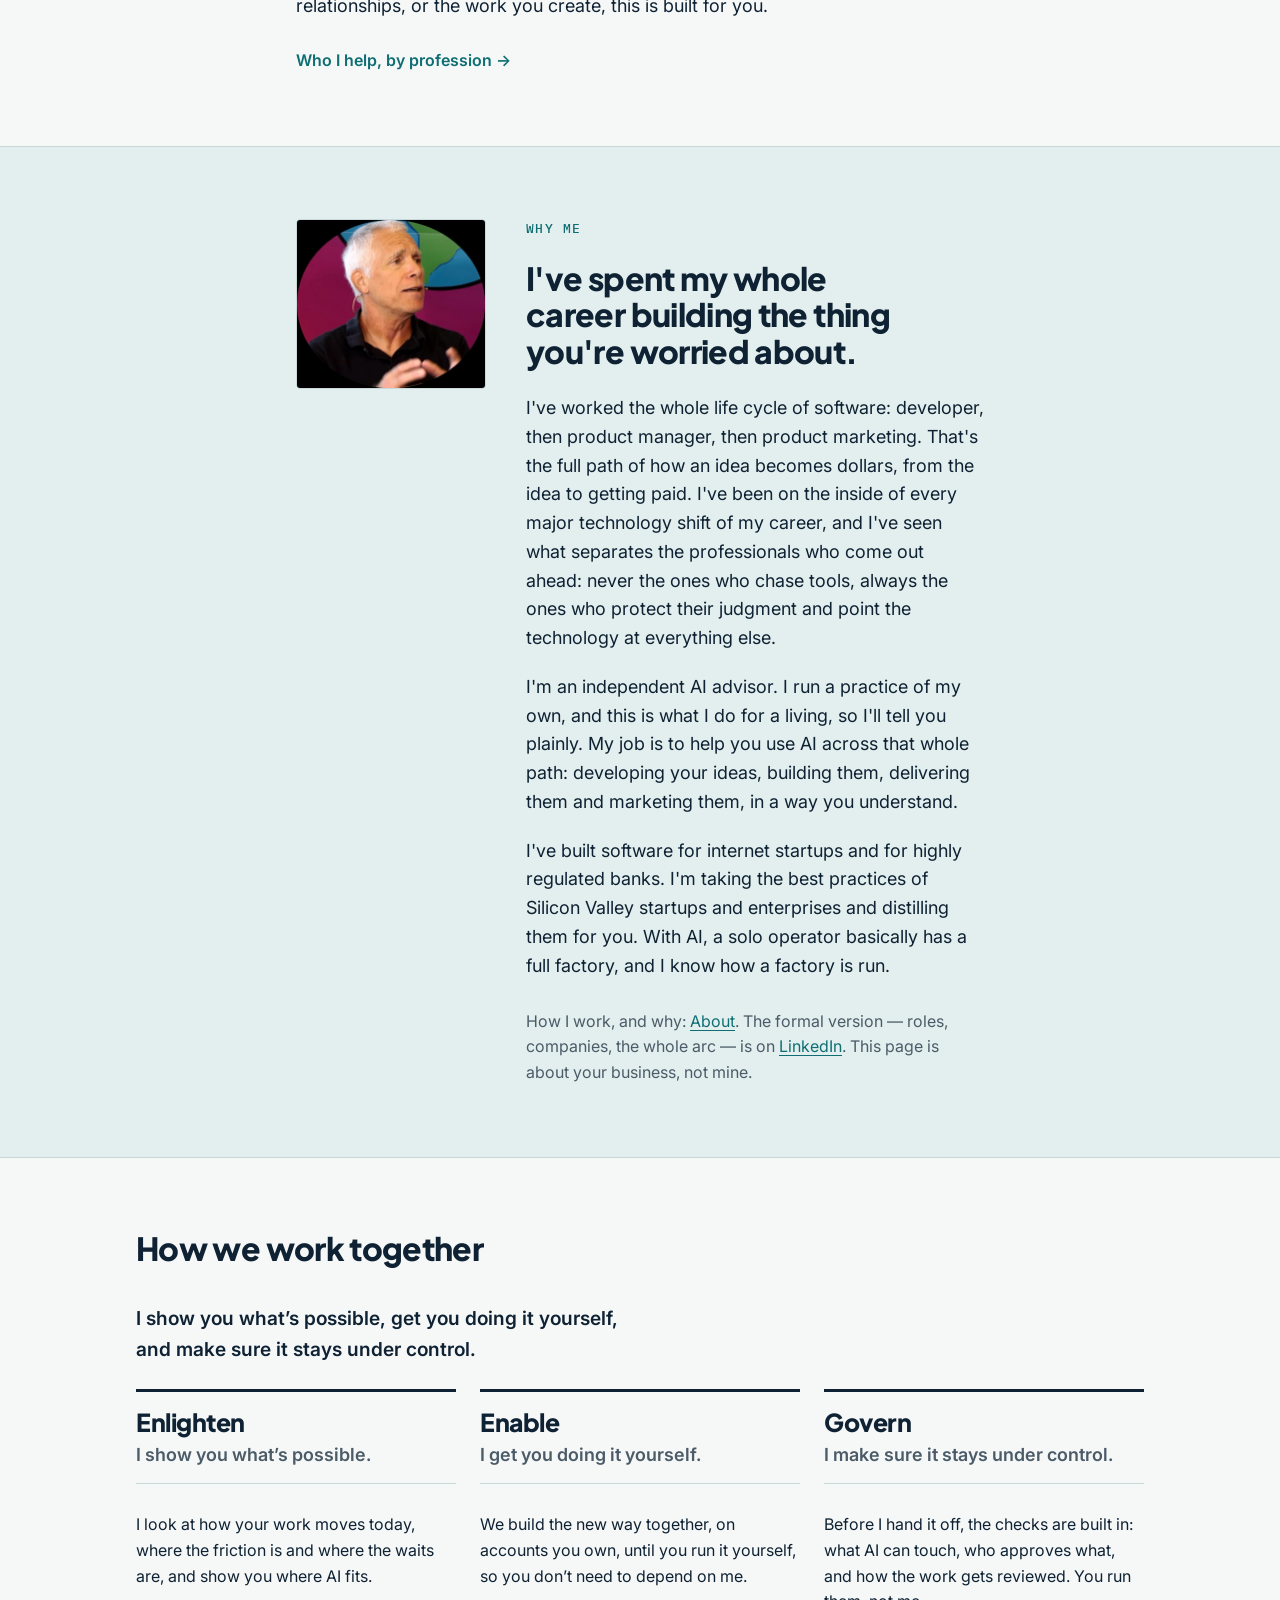
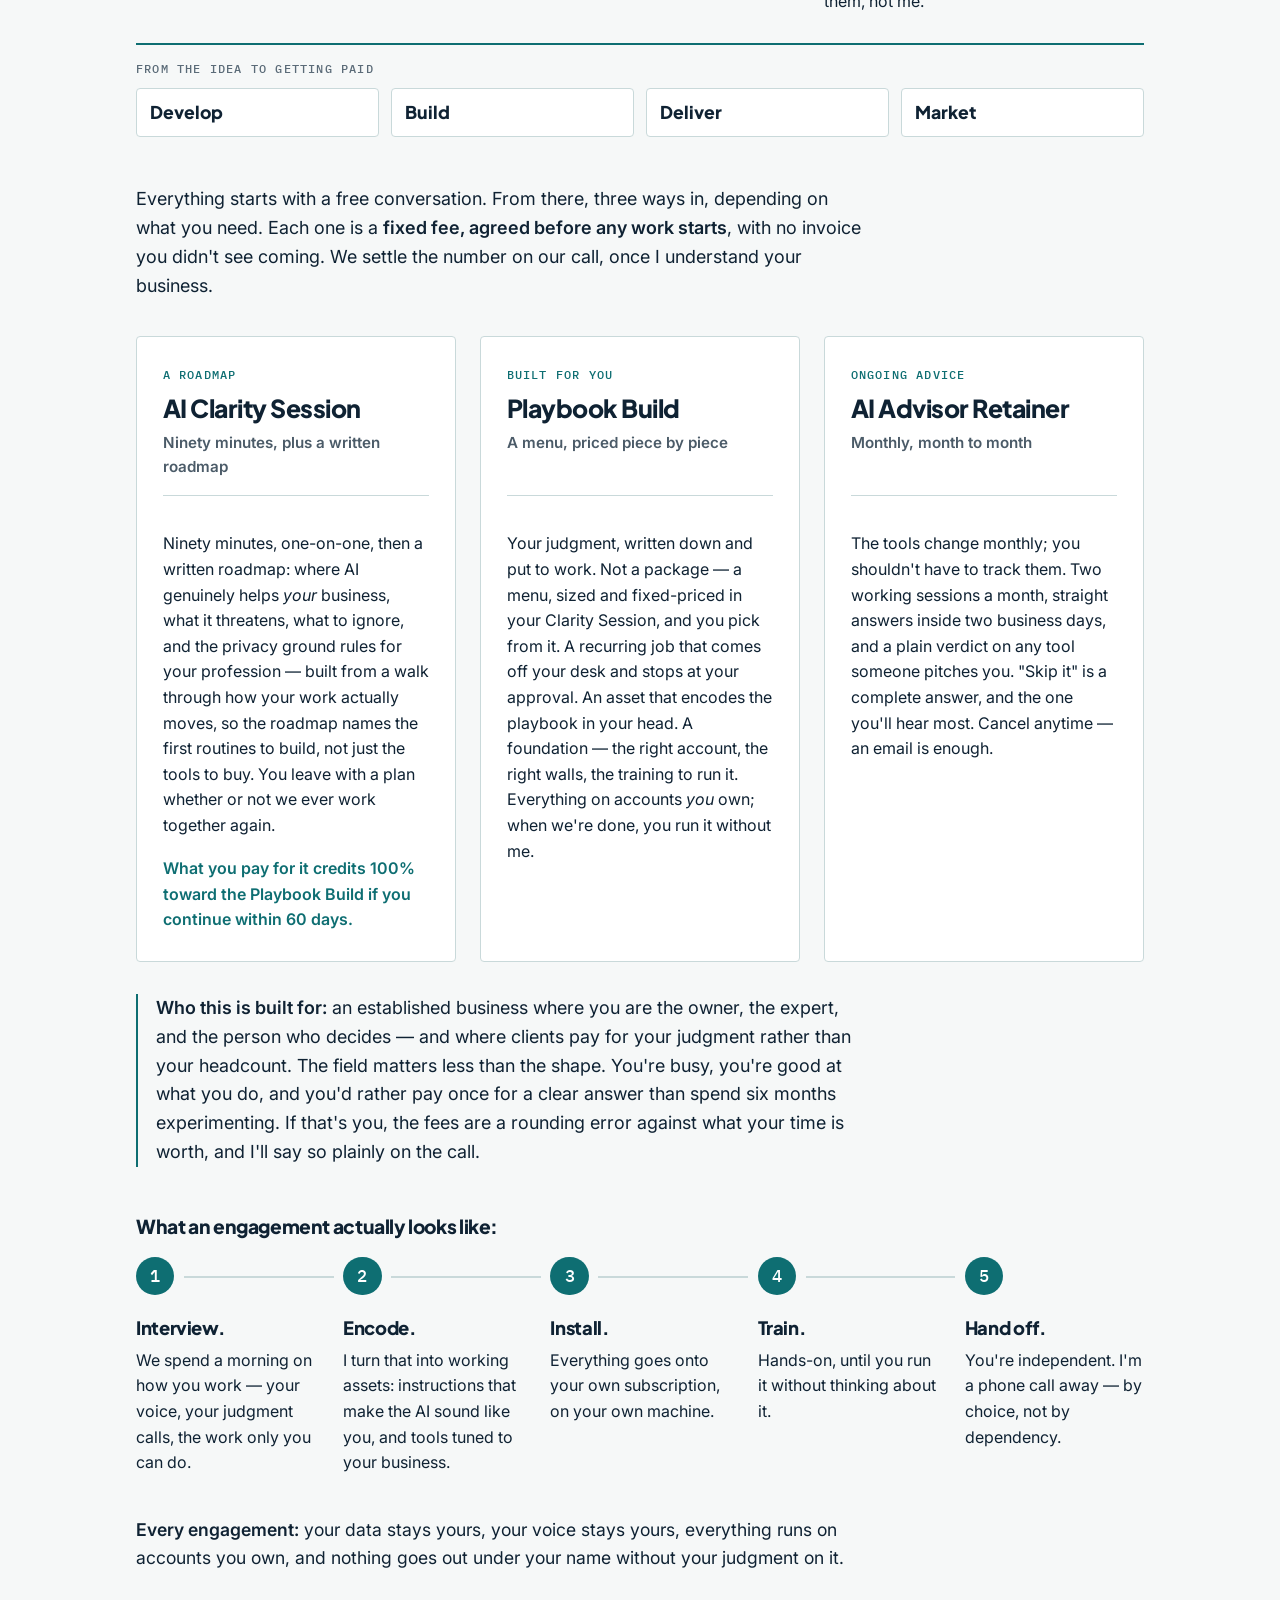
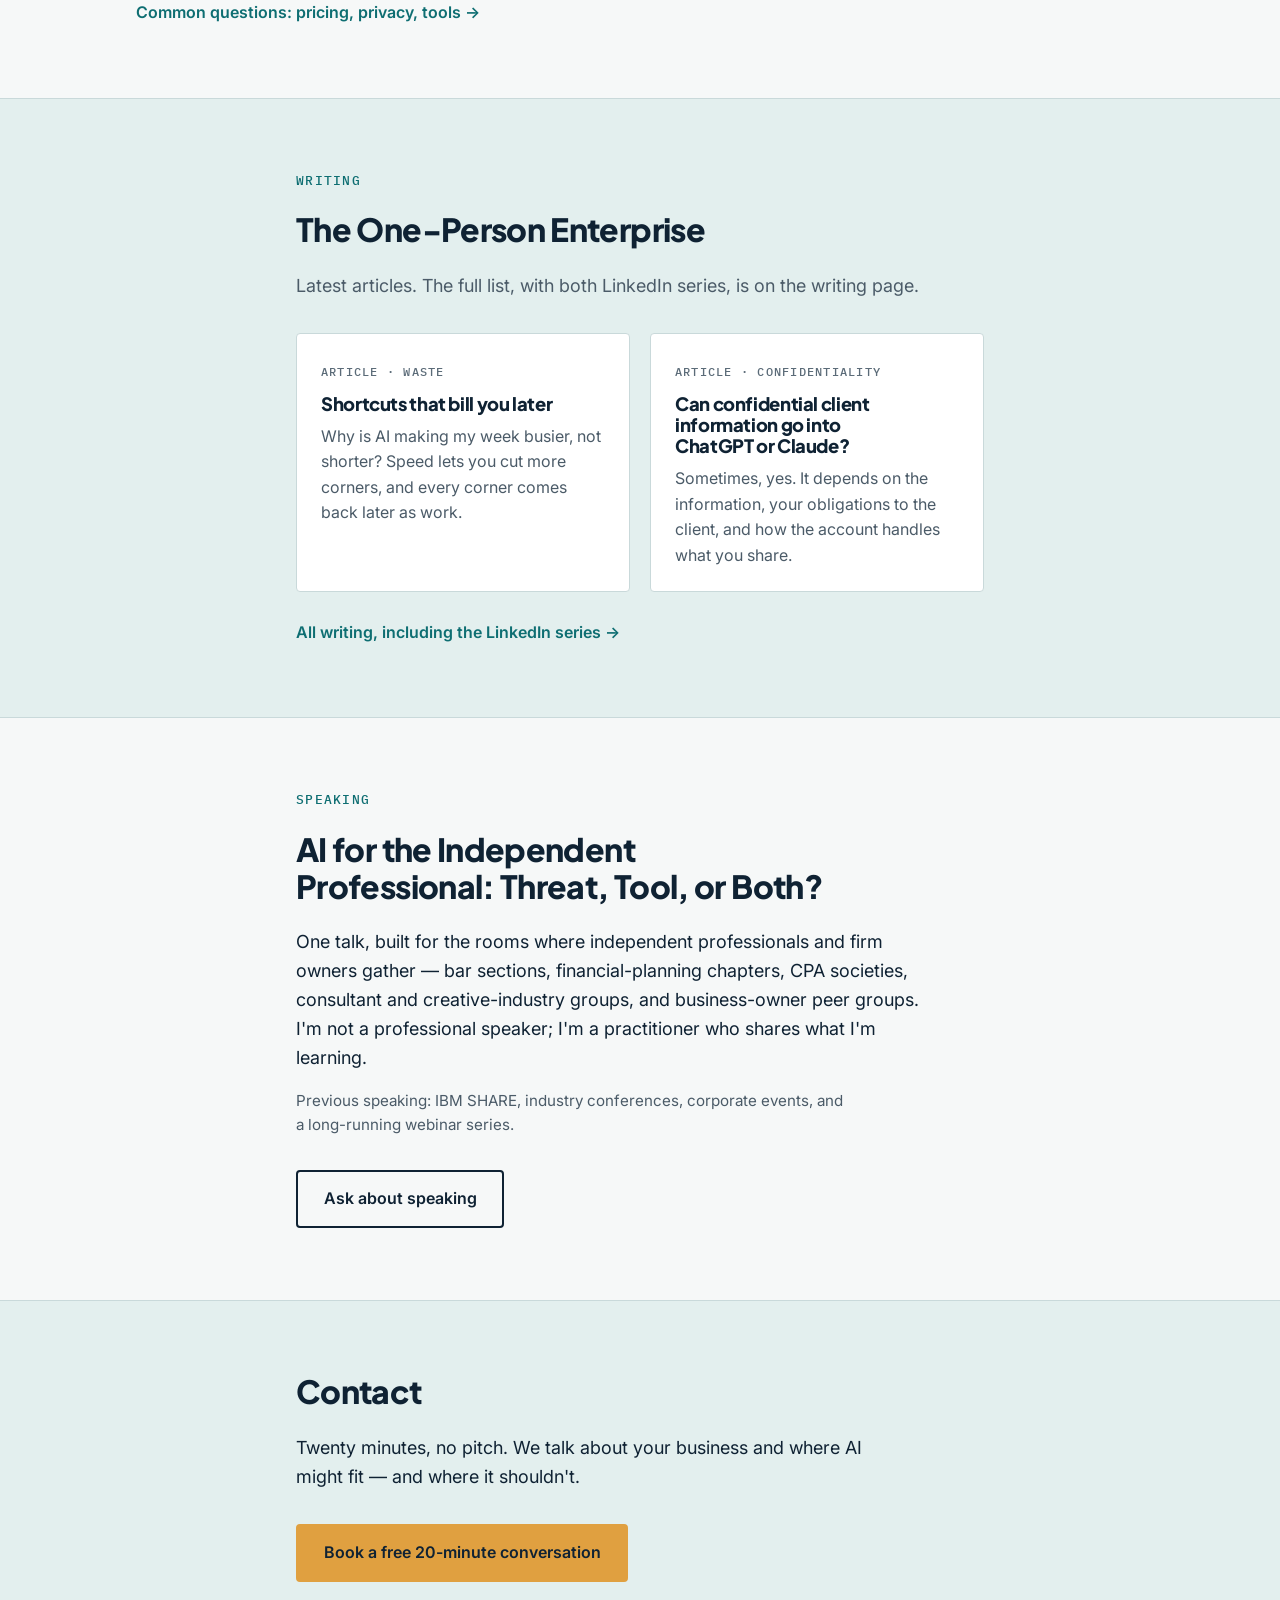
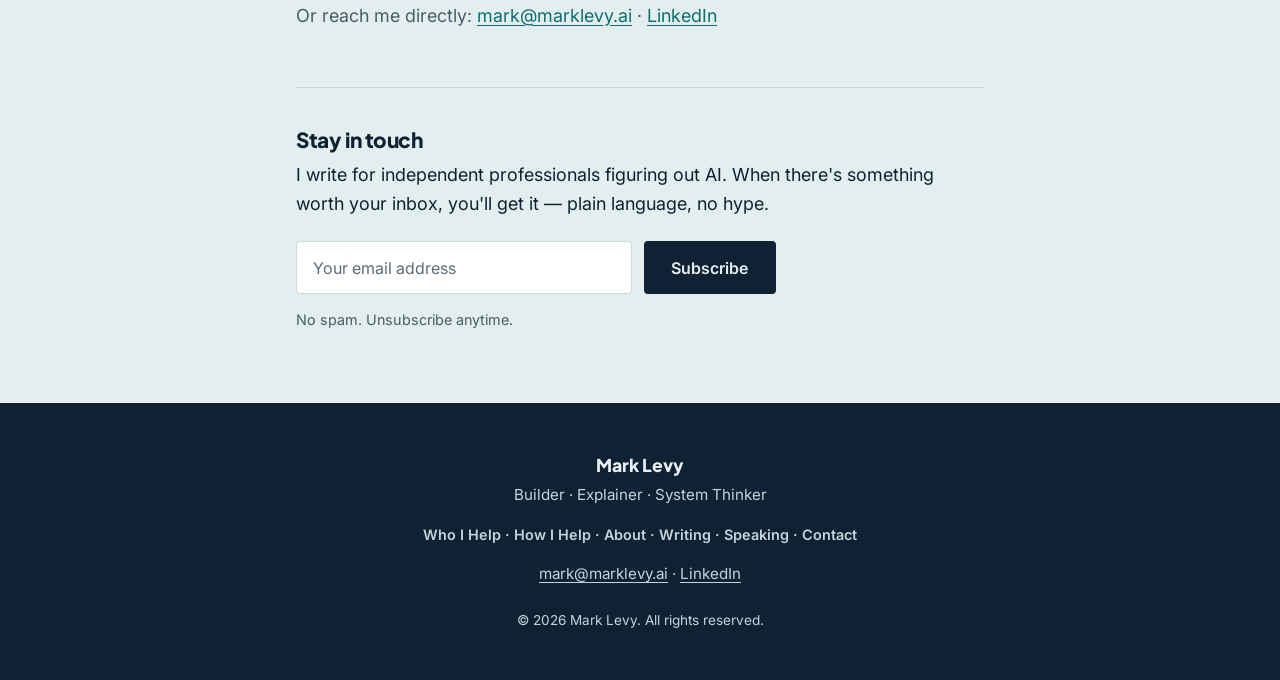
==== commit 28936ce8: "Why me on the career path; no age signal; profession order; build-software answer Co-Authored-By: Cl" ====
--- a/index.html
+++ b/index.html
@@ -294,9 +294,10 @@
             <p class="eyebrow">Who I work with</p>
             <h2>Independent professionals and expert-led small businesses.</h2>
             <p>
-                Consultants, advisors, attorneys, CPAs, coaches, recruiters, creative and
-                entertainment professionals, fractional executives, real-estate professionals, and
-                the boutique firms built around people like them. Different fields, one shape:
+                Expert-led small businesses and the people who run them: wealth managers,
+                attorneys, advisors, consultants, CPAs, coaches, recruiters, creative and
+                entertainment professionals, fractional executives, and real-estate professionals.
+                Different fields, one shape:
                 you're established, your clients pay for what you know and how you judge, and nobody
                 else in the building is going to figure out AI for you.
             </p>
@@ -317,31 +318,28 @@
                 </div>
                 <div class="about-text">
                     <p class="eyebrow">Why me</p>
-                    <h2>I've spent 30 years building the thing you're worried about.</h2>
+                    <h2>I've spent my whole career building the thing you're worried about.</h2>
                     <p>
-                        A decade writing software, a decade running product, a decade translating
-                        technology for people who don't live in it. I've been on the inside of every
-                        major technology shift in that time — and I've seen what separates the
+                        I've worked the whole life cycle of software: developer, then product
+                        manager, then product marketing. That's the full path of how an idea becomes
+                        dollars, from the idea to getting paid. I've been on the inside of every
+                        major technology shift of my career, and I've seen what separates the
                         professionals who come out ahead: never the ones who chase tools, always the
                         ones who protect their judgment and point the technology at everything else.
                     </p>
                     <p>
                         I'm an independent AI advisor. I run a practice of my own, and this is what I
-                        do for a living, so I'll tell you plainly: my job is to make AI useful to
-                        <em>your</em> business, in your language, without putting your clients'
-                        confidential information or your name at risk.
-                    </p>
-                    <!-- Compliance/governance claim (2026-08-31). Not "software security" — that
-                         over-claims a specialty and under-claims the real one. The work was software
-                         delivery under regulatory constraint. "DevSecOps" is banned reader-facing
-                         (TRANSLATION-CANON §0.2); "compliance" and "governance" are the reader's own
-                         words and are the bridge. Disarm, never credential — no titles, no certs,
-                         no client names. -->
+                        do for a living, so I'll tell you plainly. My job is to help you use AI
+                        across that whole path: developing your ideas, building them, delivering them
+                        and marketing them, in a way you understand.
+                    </p>
+                    <!-- 2026-11-21 (Mark): the governance close is gone; governance never leads.
+                         Disarm, never credential: no titles, no certs, no client names. -->
                     <p>
                         I've built software for internet startups and for highly regulated banks.
-                        Security, compliance, and governance were never an afterthought in that work —
-                        they were built into how it got delivered. That discipline comes with me to
-                        your business.
+                        I'm taking the best practices of Silicon Valley startups and enterprises and
+                        distilling them for you. With AI, a solo operator basically has a full
+                        factory, and I know how a factory is run.
                     </p>
                     <!-- Credentials pointer. STYLE-GUIDE §2: the LinkedIn profile carries the formal
                          credentials so the page never has to. Disarm, then hand off — do not expand
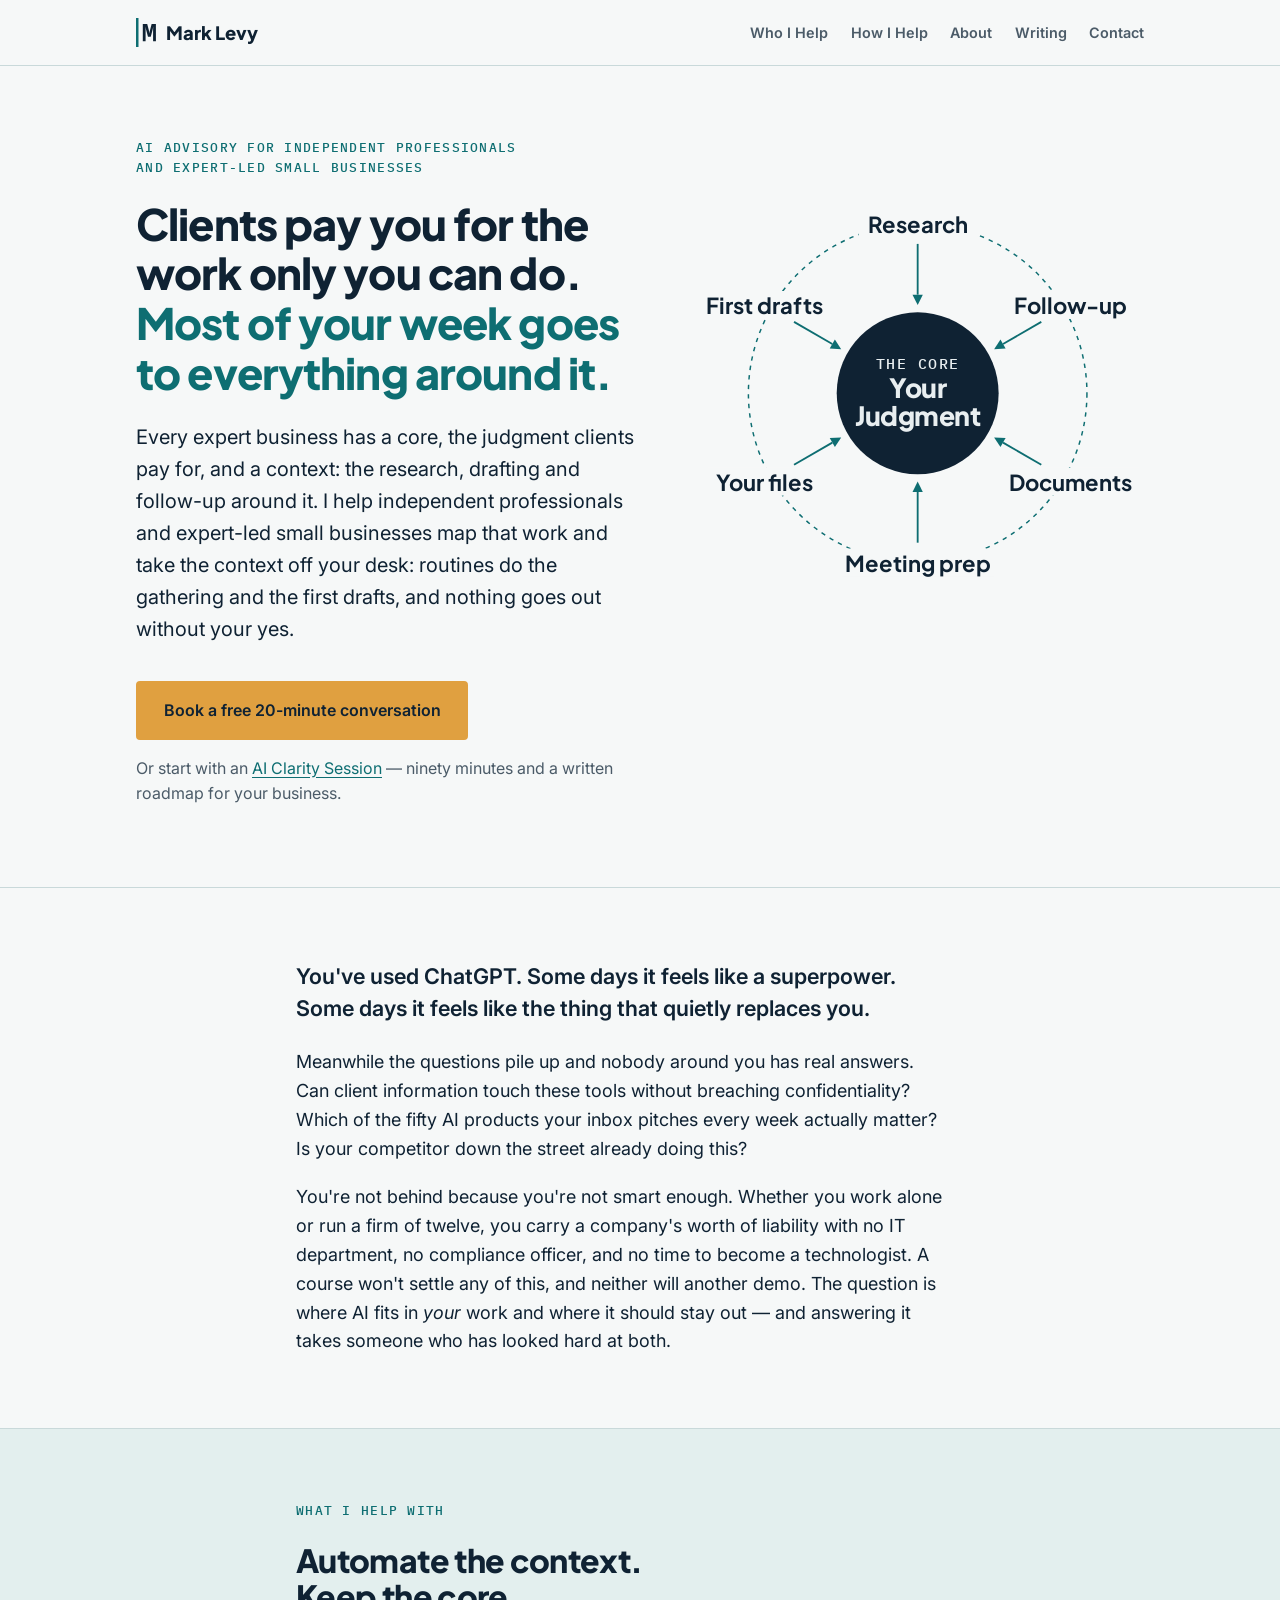
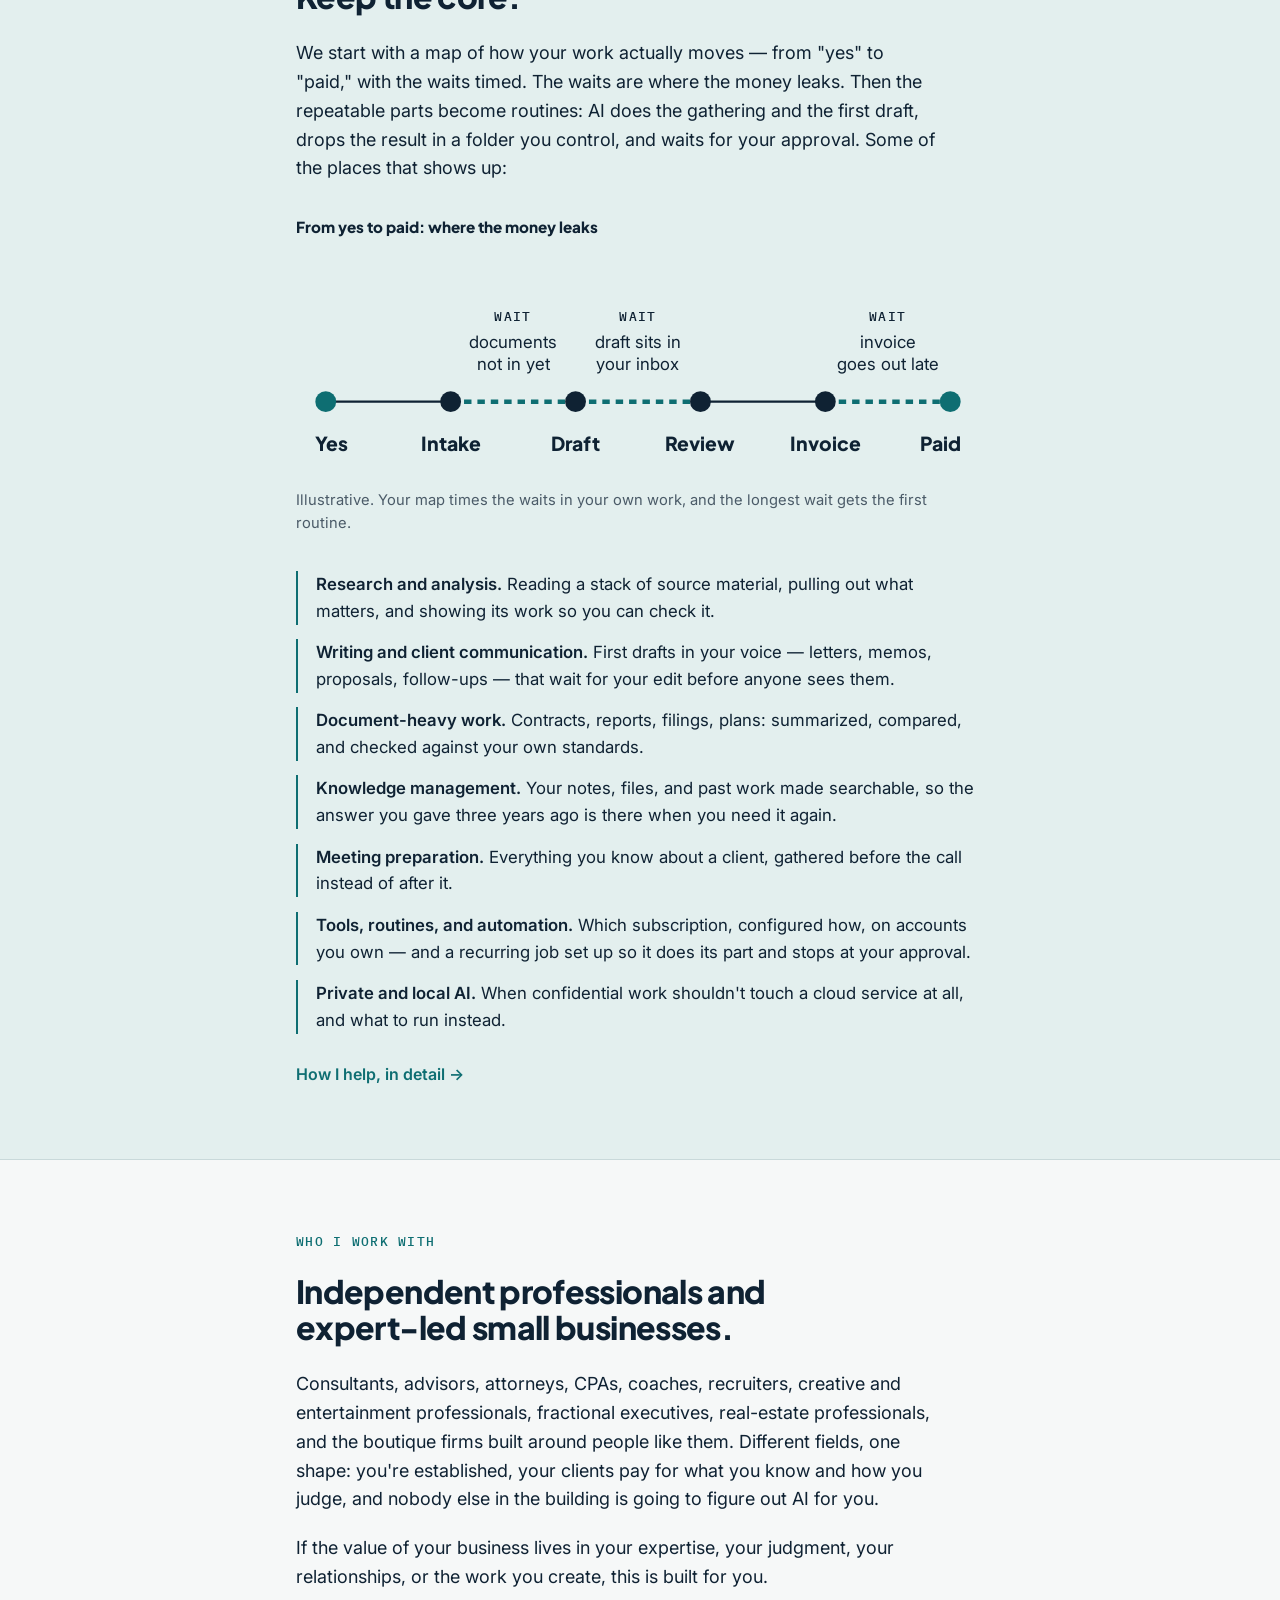
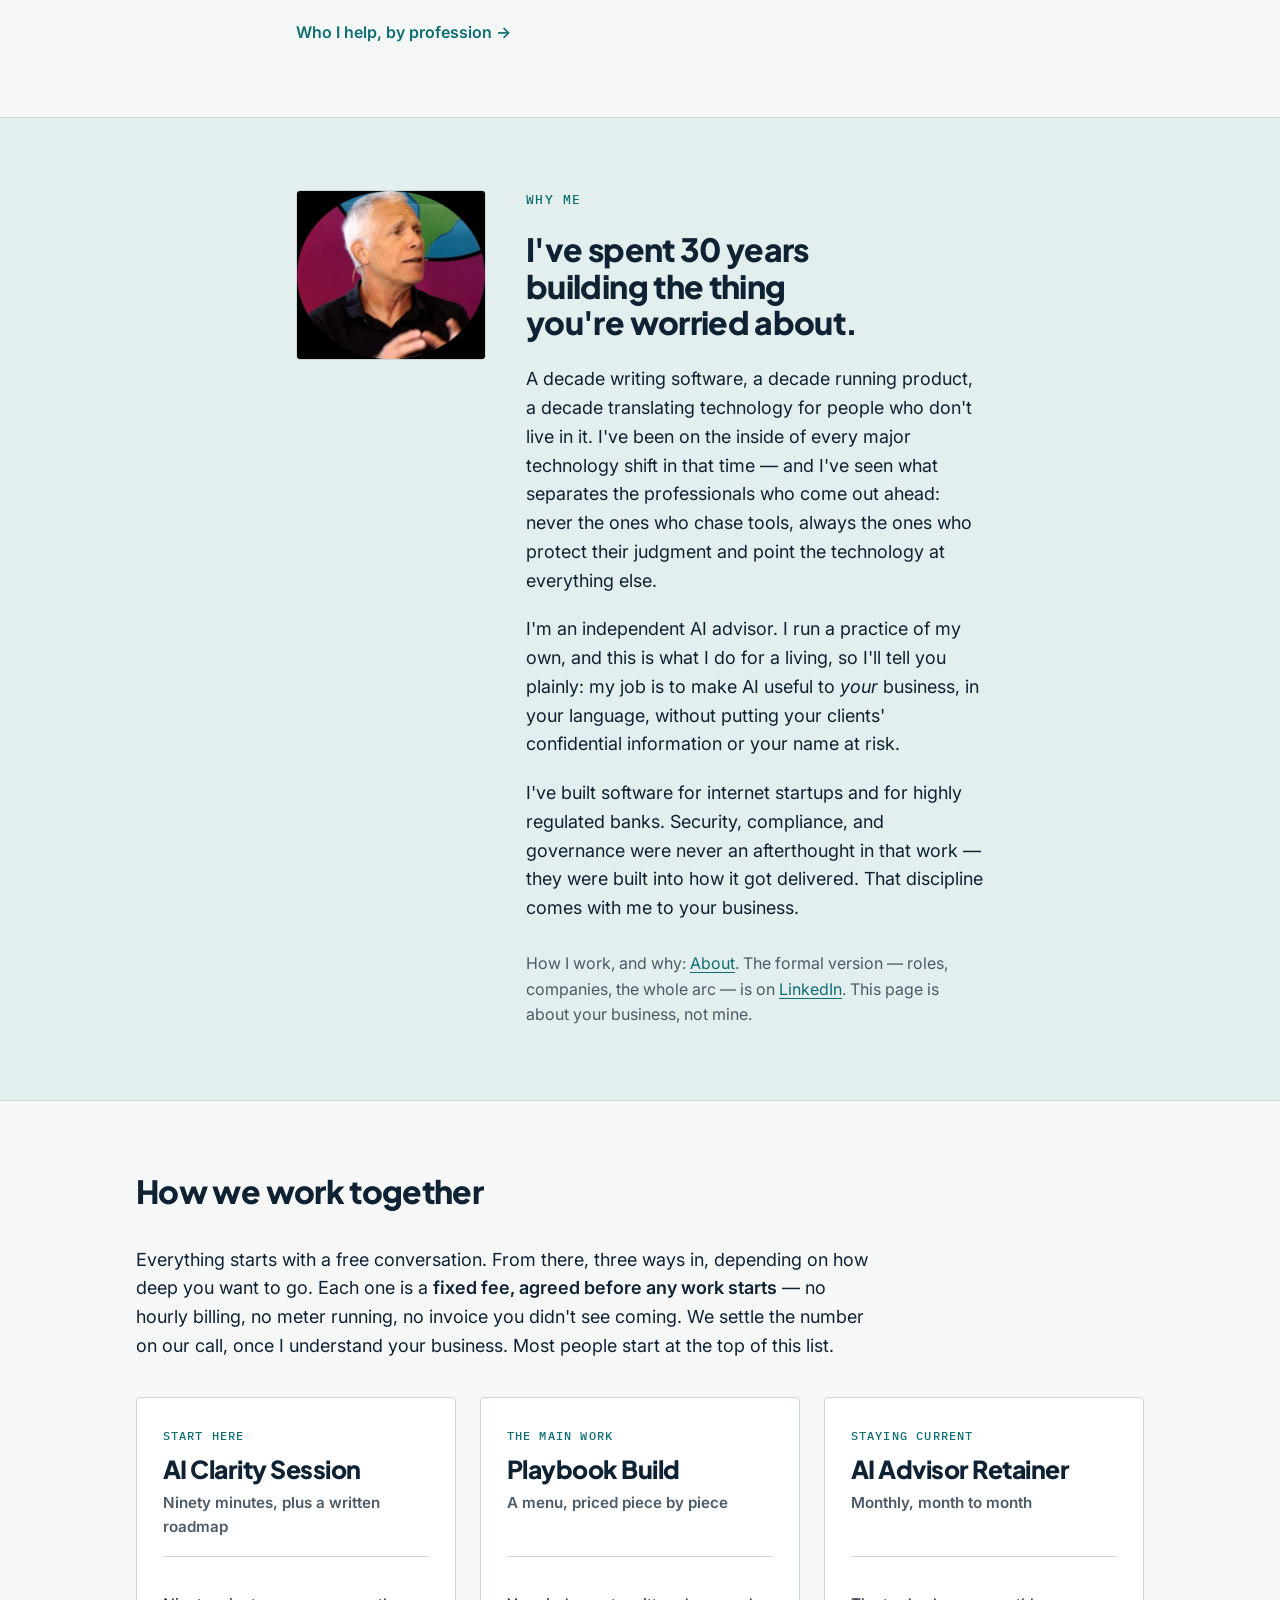
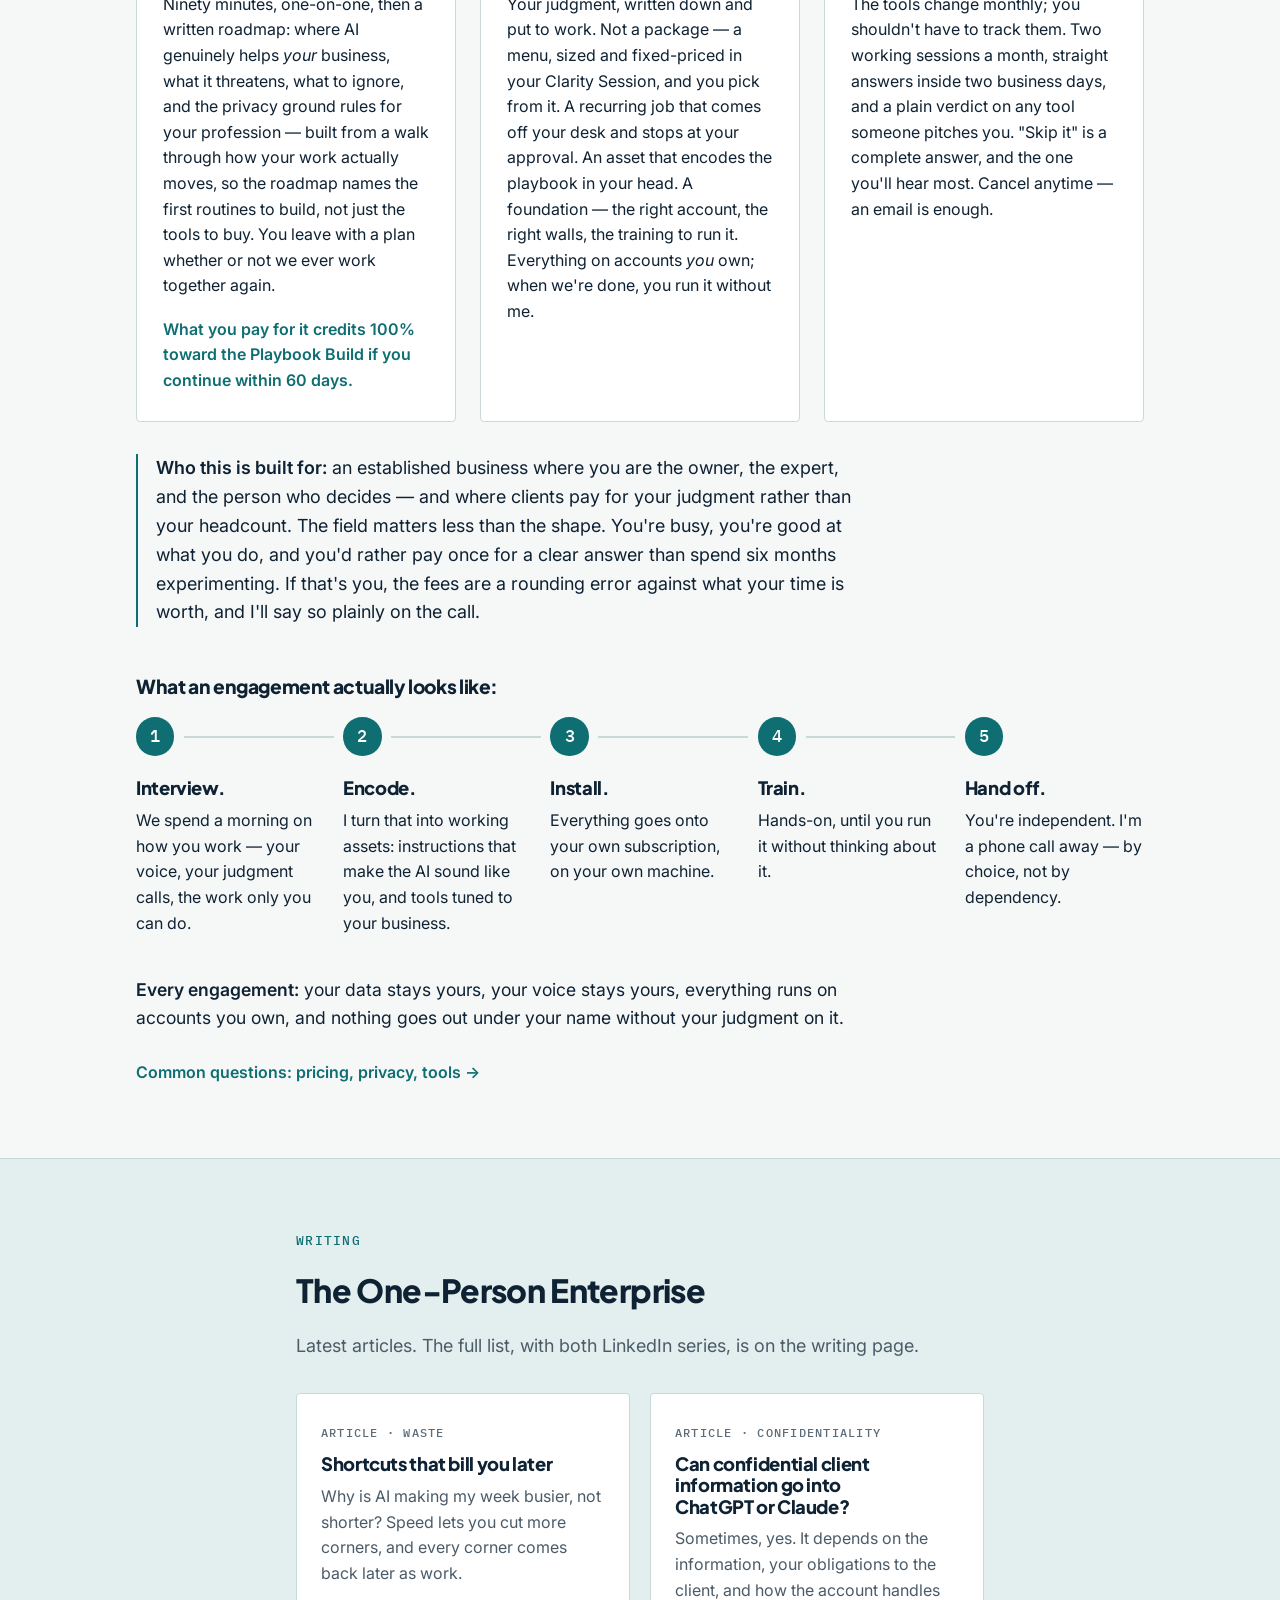
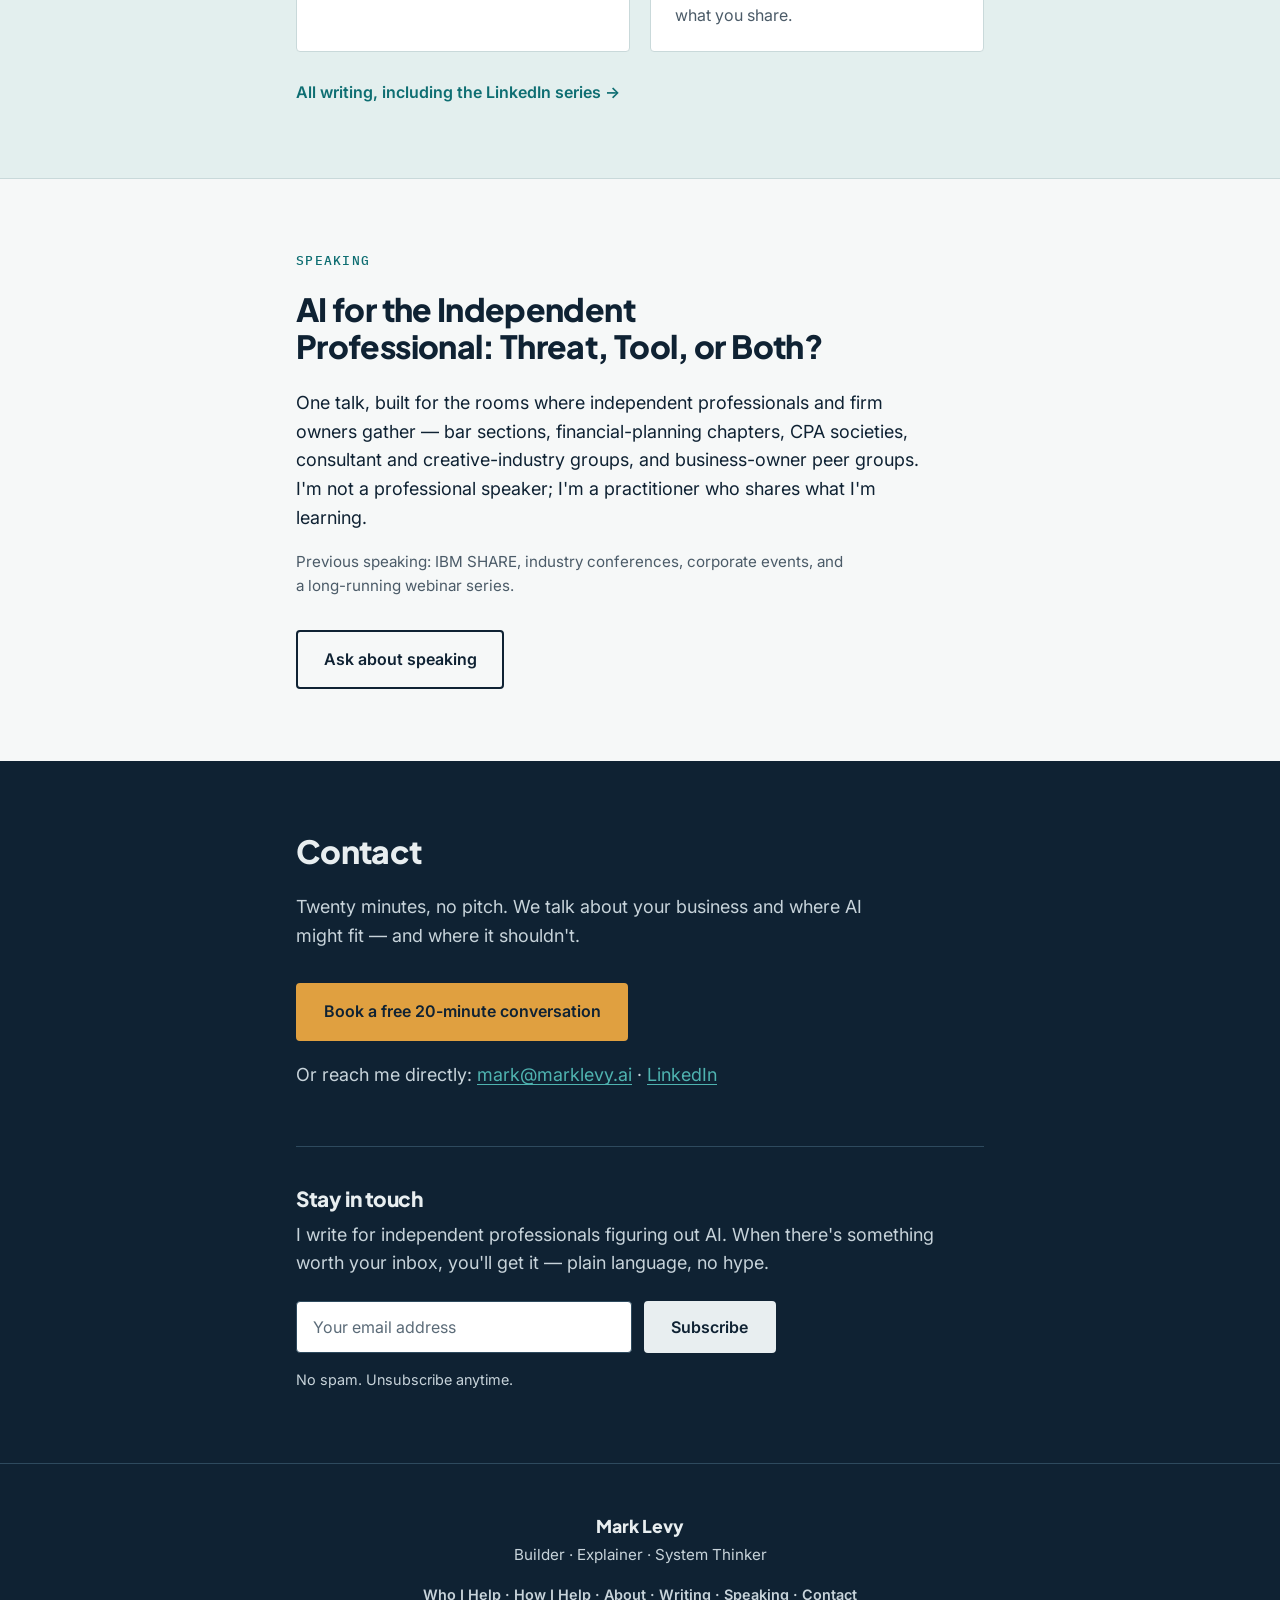
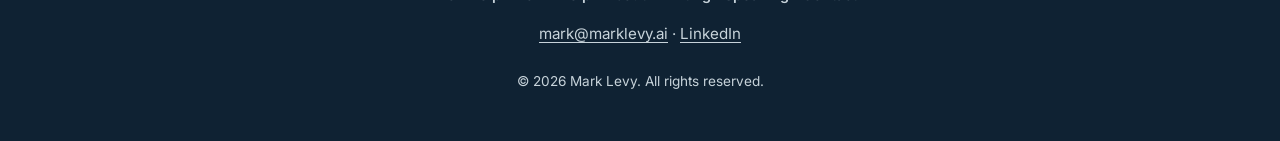
==== commit cc030629: "Merge pull request #6 from deparko/retire-storefront-refusal Remove the storefront refusal from ever" ====
--- a/index.html
+++ b/index.html
@@ -146,14 +146,14 @@
             <!-- Core vs. context (Mark, 2026-09-01): the positioning is workflow analysis and
                  back-office routines, not writing help. The subhead states the promise (Mark,
                  2026-10-02): map the work, take the context off the principal's desk, nothing goes
-                 out until they approve it. "Find the waste" is method and lives on /how-i-help/. Avoid
+                 out without their yes. "Find the waste" is method and lives on /how-i-help/. Avoid
                  "outsource" (the brand line uses it as a warning) and "in the loop" (jargon). Keep
                  the task areas as examples lower on the page; never a task list here. -->
             <p class="hero-subtitle">
                 Every expert business has a core, the judgment clients pay for, and a context: the
                 research, drafting and follow-up around it. I help independent professionals and
                 expert-led small businesses map that work and take the context off your desk:
-                routines do the gathering and the first drafts, and nothing goes out until you approve it.
+                routines do the gathering and the first drafts, and nothing goes out without your yes.
             </p>
             <div class="hero-cta">
                 <a href="https://calendly.com/mark-marklevy/30min" class="btn btn-primary">Book a free 20-minute conversation</a>
@@ -226,16 +226,16 @@
             <p class="eyebrow">What I help with</p>
             <h2>Automate the context. Keep the core.</h2>
             <p class="areas-intro">
-                We start with a map of how your work actually moves — from the day you're hired to the day you're paid, with
+                We start with a map of how your work actually moves — from "yes" to "paid," with
                 the waits timed. The waits are where the money leaks. Then the repeatable parts
                 become routines: AI does the gathering and the first draft, drops the result in a
                 folder you control, and waits for your approval. Some of the places that shows up:
             </p>
             <figure class="home-figure">
-                <p class="figure-title">From hired to paid: where the money leaks</p>
+                <p class="figure-title">From yes to paid: where the money leaks</p>
                 <svg class="map-horizontal" viewBox="0 0 920 300" role="img" aria-labelledby="map-title map-desc" xmlns="http://www.w3.org/2000/svg">
-                    <title id="map-title">From hired to paid</title>
-                    <desc id="map-desc">One client job drawn as a line from the day you are hired to the day you are paid, through intake, draft, review and invoice. Three stretches are marked as waits: the documents are not in yet, the draft sits in your inbox, and the invoice goes out late. The waits are where the money leaks.</desc>
+                    <title id="map-title">From yes to paid</title>
+                    <desc id="map-desc">One client job drawn as a line from yes to paid, through intake, draft, review and invoice. Three stretches are marked as waits: the documents are not in yet, the draft sits in your inbox, and the invoice goes out late. The waits are where the money leaks.</desc>
                     <line class="map-work" x1="40" y1="200" x2="208" y2="200"/>
                     <line class="map-wait" x1="208" y1="200" x2="376" y2="200"/>
                     <text class="map-wait-head" x="292" y="92" text-anchor="middle">WAIT</text>
@@ -250,7 +250,7 @@
                     <text class="map-wait-head" x="796" y="92" text-anchor="middle">WAIT</text>
                     <text class="map-wait-label" x="796" y="128" text-anchor="middle">invoice</text>
                     <text class="map-wait-label" x="796" y="158" text-anchor="middle">goes out late</text>
-                    <circle class="map-node-end" cx="40" cy="200" r="14"/><text class="map-step" x="26" y="266" text-anchor="start">Hired</text>
+                    <circle class="map-node-end" cx="40" cy="200" r="14"/><text class="map-step" x="26" y="266" text-anchor="start">Yes</text>
                     <circle class="map-node" cx="208" cy="200" r="14"/><text class="map-step" x="208" y="266" text-anchor="middle">Intake</text>
                     <circle class="map-node" cx="376" cy="200" r="14"/><text class="map-step" x="376" y="266" text-anchor="middle">Draft</text>
                     <circle class="map-node" cx="544" cy="200" r="14"/><text class="map-step" x="544" y="266" text-anchor="middle">Review</text>
@@ -266,7 +266,7 @@
                     <line class="map-work" x1="24" y1="288" x2="24" y2="376"/>
                     <line class="map-wait" x1="24" y1="376" x2="24" y2="464"/>
                     <text class="map-wait-head map-v-head" x="150" y="416">WAIT</text><text class="map-wait-label map-v-label" x="150" y="438">invoice goes out late</text>
-                    <circle class="map-node-end" cx="24" cy="24" r="11"/><text class="map-step map-v-step" x="52" y="31">Hired</text>
+                    <circle class="map-node-end" cx="24" cy="24" r="11"/><text class="map-step map-v-step" x="52" y="31">Yes</text>
                     <circle class="map-node" cx="24" cy="112" r="11"/><text class="map-step map-v-step" x="52" y="119">Intake</text>
                     <circle class="map-node" cx="24" cy="200" r="11"/><text class="map-step map-v-step" x="52" y="207">Draft</text>
                     <circle class="map-node" cx="24" cy="288" r="11"/><text class="map-step map-v-step" x="52" y="295">Review</text>
@@ -294,10 +294,9 @@
             <p class="eyebrow">Who I work with</p>
             <h2>Independent professionals and expert-led small businesses.</h2>
             <p>
-                Expert-led small businesses and the people who run them: wealth managers,
-                attorneys, advisors, consultants, CPAs, coaches, recruiters, creative and
-                entertainment professionals, fractional executives, and real-estate professionals.
-                Different fields, one shape:
+                Consultants, advisors, attorneys, CPAs, coaches, recruiters, creative and
+                entertainment professionals, fractional executives, real-estate professionals, and
+                the boutique firms built around people like them. Different fields, one shape:
                 you're established, your clients pay for what you know and how you judge, and nobody
                 else in the building is going to figure out AI for you.
             </p>
@@ -318,28 +317,31 @@
                 </div>
                 <div class="about-text">
                     <p class="eyebrow">Why me</p>
-                    <h2>I've spent my whole career building the thing you're worried about.</h2>
+                    <h2>I've spent 30 years building the thing you're worried about.</h2>
                     <p>
-                        I've worked the whole life cycle of software: developer, then product
-                        manager, then product marketing. That's the full path of how an idea becomes
-                        dollars, from the idea to getting paid. I've been on the inside of every
-                        major technology shift of my career, and I've seen what separates the
+                        A decade writing software, a decade running product, a decade translating
+                        technology for people who don't live in it. I've been on the inside of every
+                        major technology shift in that time — and I've seen what separates the
                         professionals who come out ahead: never the ones who chase tools, always the
                         ones who protect their judgment and point the technology at everything else.
                     </p>
                     <p>
                         I'm an independent AI advisor. I run a practice of my own, and this is what I
-                        do for a living, so I'll tell you plainly. My job is to help you use AI
-                        across that whole path: developing your ideas, building them, delivering them
-                        and marketing them, in a way you understand.
-                    </p>
-                    <!-- 2026-11-21 (Mark): the governance close is gone; governance never leads.
-                         Disarm, never credential: no titles, no certs, no client names. -->
+                        do for a living, so I'll tell you plainly: my job is to make AI useful to
+                        <em>your</em> business, in your language, without putting your clients'
+                        confidential information or your name at risk.
+                    </p>
+                    <!-- Compliance/governance claim (2026-08-31). Not "software security" — that
+                         over-claims a specialty and under-claims the real one. The work was software
+                         delivery under regulatory constraint. "DevSecOps" is banned reader-facing
+                         (TRANSLATION-CANON §0.2); "compliance" and "governance" are the reader's own
+                         words and are the bridge. Disarm, never credential — no titles, no certs,
+                         no client names. -->
                     <p>
                         I've built software for internet startups and for highly regulated banks.
-                        I'm taking the best practices of Silicon Valley startups and enterprises and
-                        distilling them for you. With AI, a solo operator basically has a full
-                        factory, and I know how a factory is run.
+                        Security, compliance, and governance were never an afterthought in that work —
+                        they were built into how it got delivered. That discipline comes with me to
+                        your business.
                     </p>
                     <!-- Credentials pointer. STYLE-GUIDE §2: the LinkedIn profile carries the formal
                          credentials so the page never has to. Disarm, then hand off — do not expand
@@ -359,43 +361,16 @@
     <section id="how-we-work" class="packages">
         <div class="container">
             <h2>How we work together</h2>
-            <!-- Enlighten, Enable, Govern (2026-11-21): the story of an engagement, not a label on the
-                 offers, which can be bought in any order. Govern is always third. -->
-            <div class="eeg">
-                <p class="eeg-lead">I show you what&rsquo;s possible, get you doing it yourself, and make sure it stays under control.</p>
-                <div class="eeg-grid">
-                    <div class="eeg-step">
-                        <h3>Enlighten</h3>
-                        <p class="eeg-plain">I show you what&rsquo;s possible.</p>
-                        <p class="eeg-body">I look at how your work moves today, where the friction is and where the waits are, and show you where AI fits.</p>
-                    </div>
-                    <div class="eeg-step">
-                        <h3>Enable</h3>
-                        <p class="eeg-plain">I get you doing it yourself.</p>
-                        <p class="eeg-body">We build the new way together, on accounts you own, until you run it yourself, so you don&rsquo;t need to depend on me.</p>
-                    </div>
-                    <div class="eeg-step">
-                        <h3>Govern</h3>
-                        <p class="eeg-plain">I make sure it stays under control.</p>
-                        <p class="eeg-body">Before I hand it off, the checks are built in: what AI can touch, who approves what, and how the work gets reviewed. You run them, not me.</p>
-                    </div>
-                </div>
-                <div class="eeg-stages" aria-label="Where it applies">
-                    <p class="eeg-stages-head">From the idea to getting paid</p>
-                    <ol>
-                        <li>Develop</li><li>Build</li><li>Deliver</li><li>Market</li>
-                    </ol>
-                </div>
-            </div>
             <p class="packages-intro">
                 Everything starts with a free conversation. From there, three ways in, depending on
-                what you need. Each one is a
-                <strong>fixed fee, agreed before any work starts</strong>, with no invoice you didn't see coming. We settle the number on our call,
-                once I understand your business.
+                how deep you want to go. Each one is a
+                <strong>fixed fee, agreed before any work starts</strong> — no hourly billing, no
+                meter running, no invoice you didn't see coming. We settle the number on our call,
+                once I understand your business. Most people start at the top of this list.
             </p>
             <div class="package-grid">
                 <div class="package-card">
-                    <p class="package-step">A roadmap</p>
+                    <p class="package-step">Start here</p>
                     <h3>AI Clarity Session</h3>
                     <p class="package-shape">Ninety minutes, plus a written roadmap</p>
                     <p>
@@ -409,7 +384,7 @@
                     <p class="package-note">What you pay for it credits 100% toward the Playbook Build if you continue within 60 days.</p>
                 </div>
                 <div class="package-card">
-                    <p class="package-step">Built for you</p>
+                    <p class="package-step">The main work</p>
                     <h3>Playbook Build</h3>
                     <p class="package-shape">A menu, priced piece by piece</p>
                     <p>
@@ -422,7 +397,7 @@
                     </p>
                 </div>
                 <div class="package-card">
-                    <p class="package-step">Ongoing advice</p>
+                    <p class="package-step">Staying current</p>
                     <h3>AI Advisor Retainer</h3>
                     <p class="package-shape">Monthly, month to month</p>
                     <p>
--- a/styles.css
+++ b/styles.css
@@ -1,7 +1,8 @@
 /* ==========================================================================
    marklevy.ai — Pacific Ink (light theme)
    Surface ground, ink text, teal accent, amber only on the booking button.
-   Light-only.
+   Light-only, with one deep statement band above the footer: the homepage
+   contact section (navy, on-deep text, bright teal links).
    ========================================================================== */
 
 :root {
@@ -18,6 +19,8 @@
     --on-deep: #E8EEF0;
     --on-deep-soft: #C7D3DA;
     --line: #C9D9DA;
+    --teal-bright: #4FB3B0;   /* teal on deep */
+    --line-deep: #2E4A5E;     /* hairlines on deep */
 
     /* Background of the band an element sits on — SVG knockouts fill with it. */
     --band: var(--surface);
@@ -519,6 +522,30 @@
     margin-top: 0.9rem;
 }
 
+/* The one deep band (2026-11-21): homepage contact section on navy.
+   The id out-ranks `main > section:nth-of-type(even)`; only index.html has #contact.
+   Never #0E6E72 text on navy (2.69:1) — links use --teal-bright. */
+main > section#contact.contact {
+    --band: var(--deep);
+    --focus: var(--on-deep);
+    background-color: var(--deep);
+    color: var(--on-deep);
+    border-top: none;
+}
+#contact.contact h2,
+#contact.contact .newsletter h3 { color: var(--on-deep); }
+#contact.contact .contact-lead,
+#contact.contact .contact-alt,
+#contact.contact .newsletter p,
+#contact.contact .form-disclaimer { color: var(--on-deep-soft); }
+#contact.contact .contact-alt a { color: var(--teal-bright); text-decoration: underline; }
+#contact.contact .contact-alt a:hover { color: var(--on-deep); }
+#contact.contact .newsletter { border-top-color: var(--line-deep); }
+#contact.contact .newsletter input[type="email"] { border-color: var(--line-deep); }
+/* Subscribe: ink fill vanishes on navy, so it inverts. Never amber. */
+#contact.contact .newsletter .btn-primary { background-color: var(--on-deep); border-color: var(--on-deep); color: var(--ink); }
+#contact.contact .newsletter .btn-primary:hover { background-color: var(--teal-bright); border-color: var(--teal-bright); color: var(--ink); }
+
 /* Footer -------------------------------------------------------------------------------------- */
 
 .footer {
@@ -528,6 +555,7 @@
     color: var(--on-deep);
     padding: 3rem 0;
     text-align: center;
+    border-top: 1px solid var(--line-deep); /* separates it from the contact band */
 }
 
 .footer-logo {
@@ -963,26 +991,3 @@
     .hero-subtitle { margin-bottom: 1.2rem; }
     .footer-nav a, .footer-links a { display: inline-block; padding: 0.55rem 0.2rem; }
 }
-
-/* Enlighten, Enable, Govern (2026-11-21) ----------------------------------------------- */
-.eeg { margin: 1.5rem 0 3rem; }
-.eeg-grid { display: grid; grid-template-columns: repeat(3, 1fr); gap: 1.5rem; }
-.eeg-step { border-top: 3px solid var(--ink); padding-top: 1rem; }
-.eeg-num { font-family: var(--mono); font-weight: 500; font-size: 0.75rem; letter-spacing: 0.1em; text-transform: uppercase; color: var(--teal); }
-.eeg-plain { font-weight: 600; color: var(--ink-soft); padding-bottom: 0.8rem; border-bottom: 1px solid var(--line); margin-bottom: 0.4rem; }
-.eeg-body { font-size: 1rem; padding-top: 0.7rem; }
-.eeg-stages { margin-top: 1.75rem; border-top: 2px solid var(--teal); padding-top: 0.9rem; }
-.eeg-stages-head { font-family: var(--mono); font-weight: 500; font-size: 0.75rem; letter-spacing: 0.1em; text-transform: uppercase; color: var(--slate); margin-bottom: 0.6rem; }
-.eeg-stages ol { list-style: none; padding: 0; display: grid; grid-template-columns: repeat(4, 1fr); gap: 0.75rem; }
-.eeg-stages li { font-family: var(--display); font-weight: 800; font-size: 1.1rem; color: var(--ink); background: var(--surface-raised); border: 1px solid var(--line); border-radius: 4px; padding: 0.6rem 0.8rem; }
-@media (max-width: 900px) {
-    .eeg-grid { grid-template-columns: 1fr; gap: 2rem; }
-    .eeg-stages ol { grid-template-columns: 1fr 1fr; }
-}
-.page .eeg-band { margin-top: 3.5rem; padding-top: 1.25rem; border-top: 3px solid var(--ink); }
-.page .eeg-band h2 { border-top: none; margin-top: 0.3rem; padding-top: 0; font-size: 2rem; margin-bottom: 0.3rem; }
-.page .eeg-band .eeg-plain { border-bottom: none; font-size: 1.15rem; }
-.page h3.eeg-sub { font-size: 1.3rem; max-width: 30ch; margin-top: 2.25rem; margin-bottom: 0.7rem; padding-top: 1.5rem; border-top: 1px solid var(--line); }
-.page .eeg-band + h3.eeg-sub { border-top: none; padding-top: 0.5rem; margin-top: 1rem; }
-.eeg-lead { font-size: 1.2rem; font-weight: 600; color: var(--ink); max-width: 40ch; margin-bottom: 1.5rem; }
-.eeg-step h3 { font-family: var(--display); font-weight: 800; letter-spacing: -0.02em; font-size: 1.55rem; line-height: 1.15; margin: 0 0 0.3rem; color: var(--ink); }
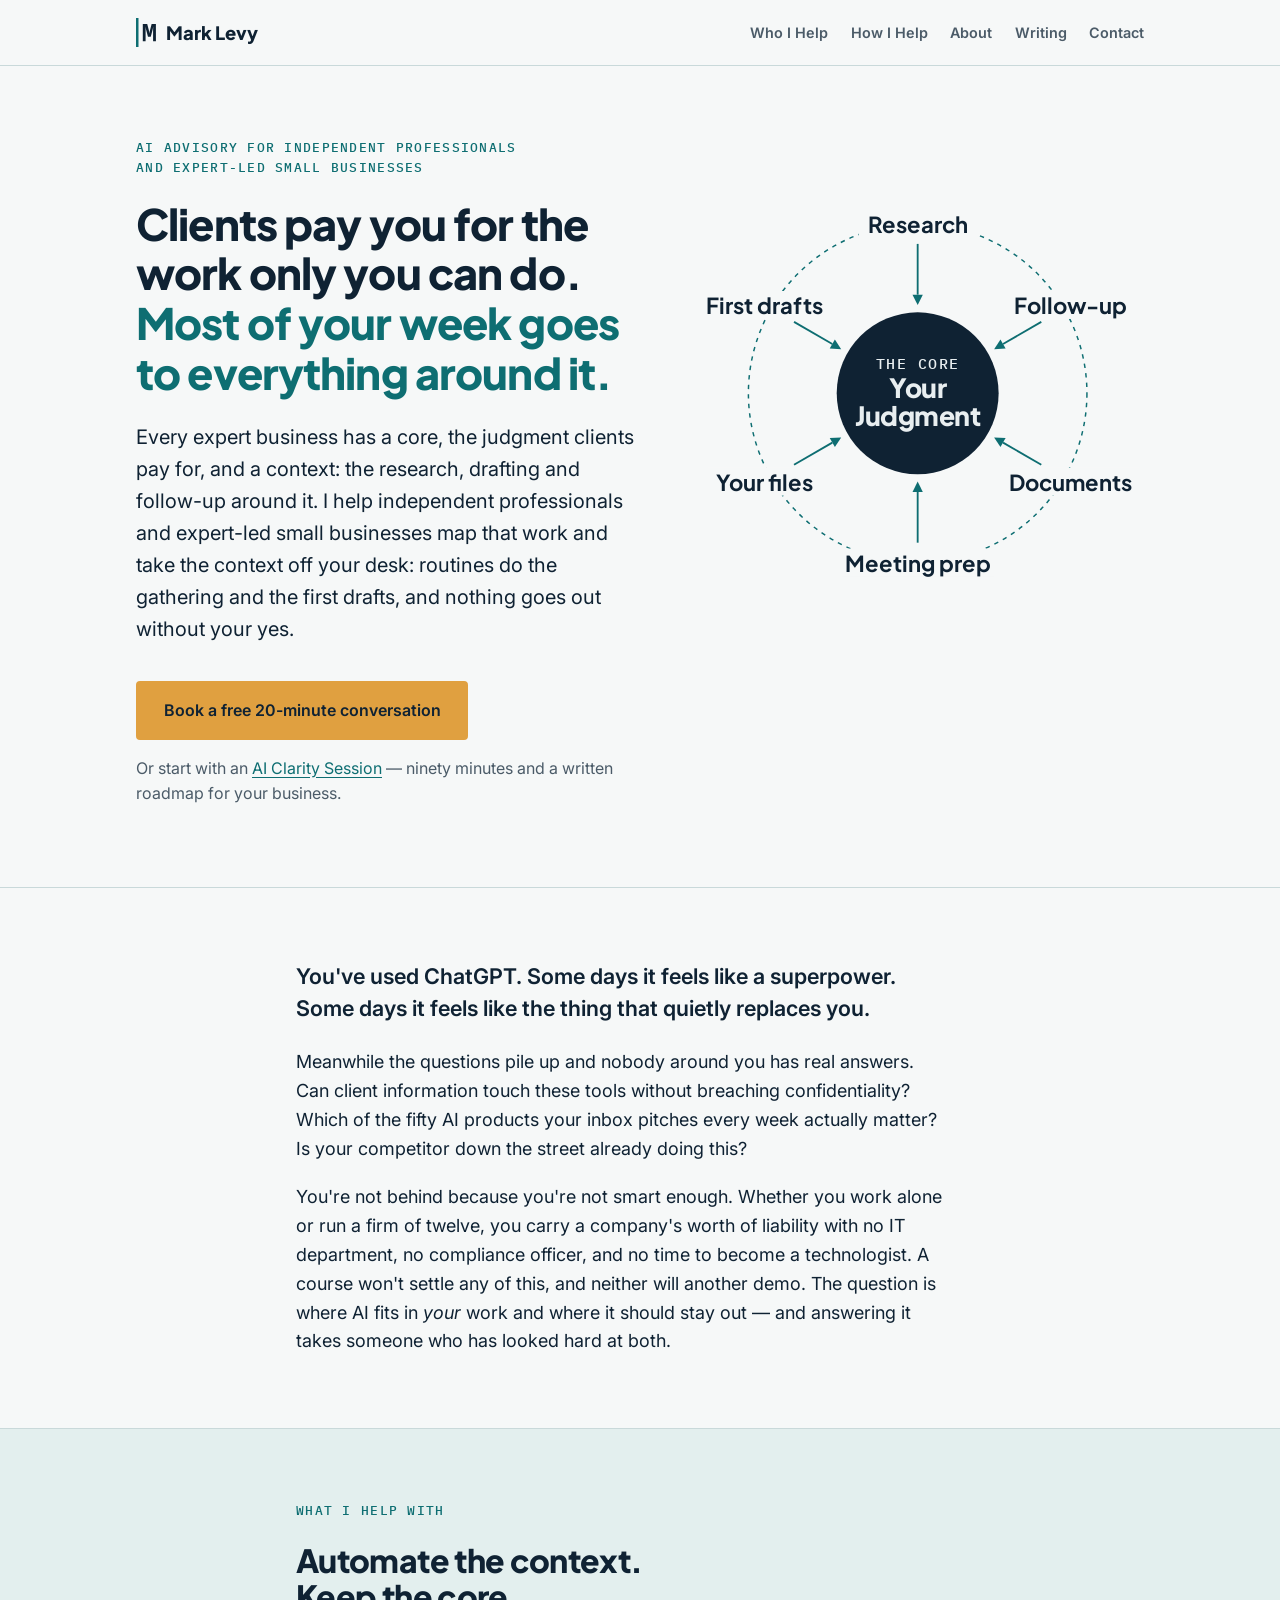
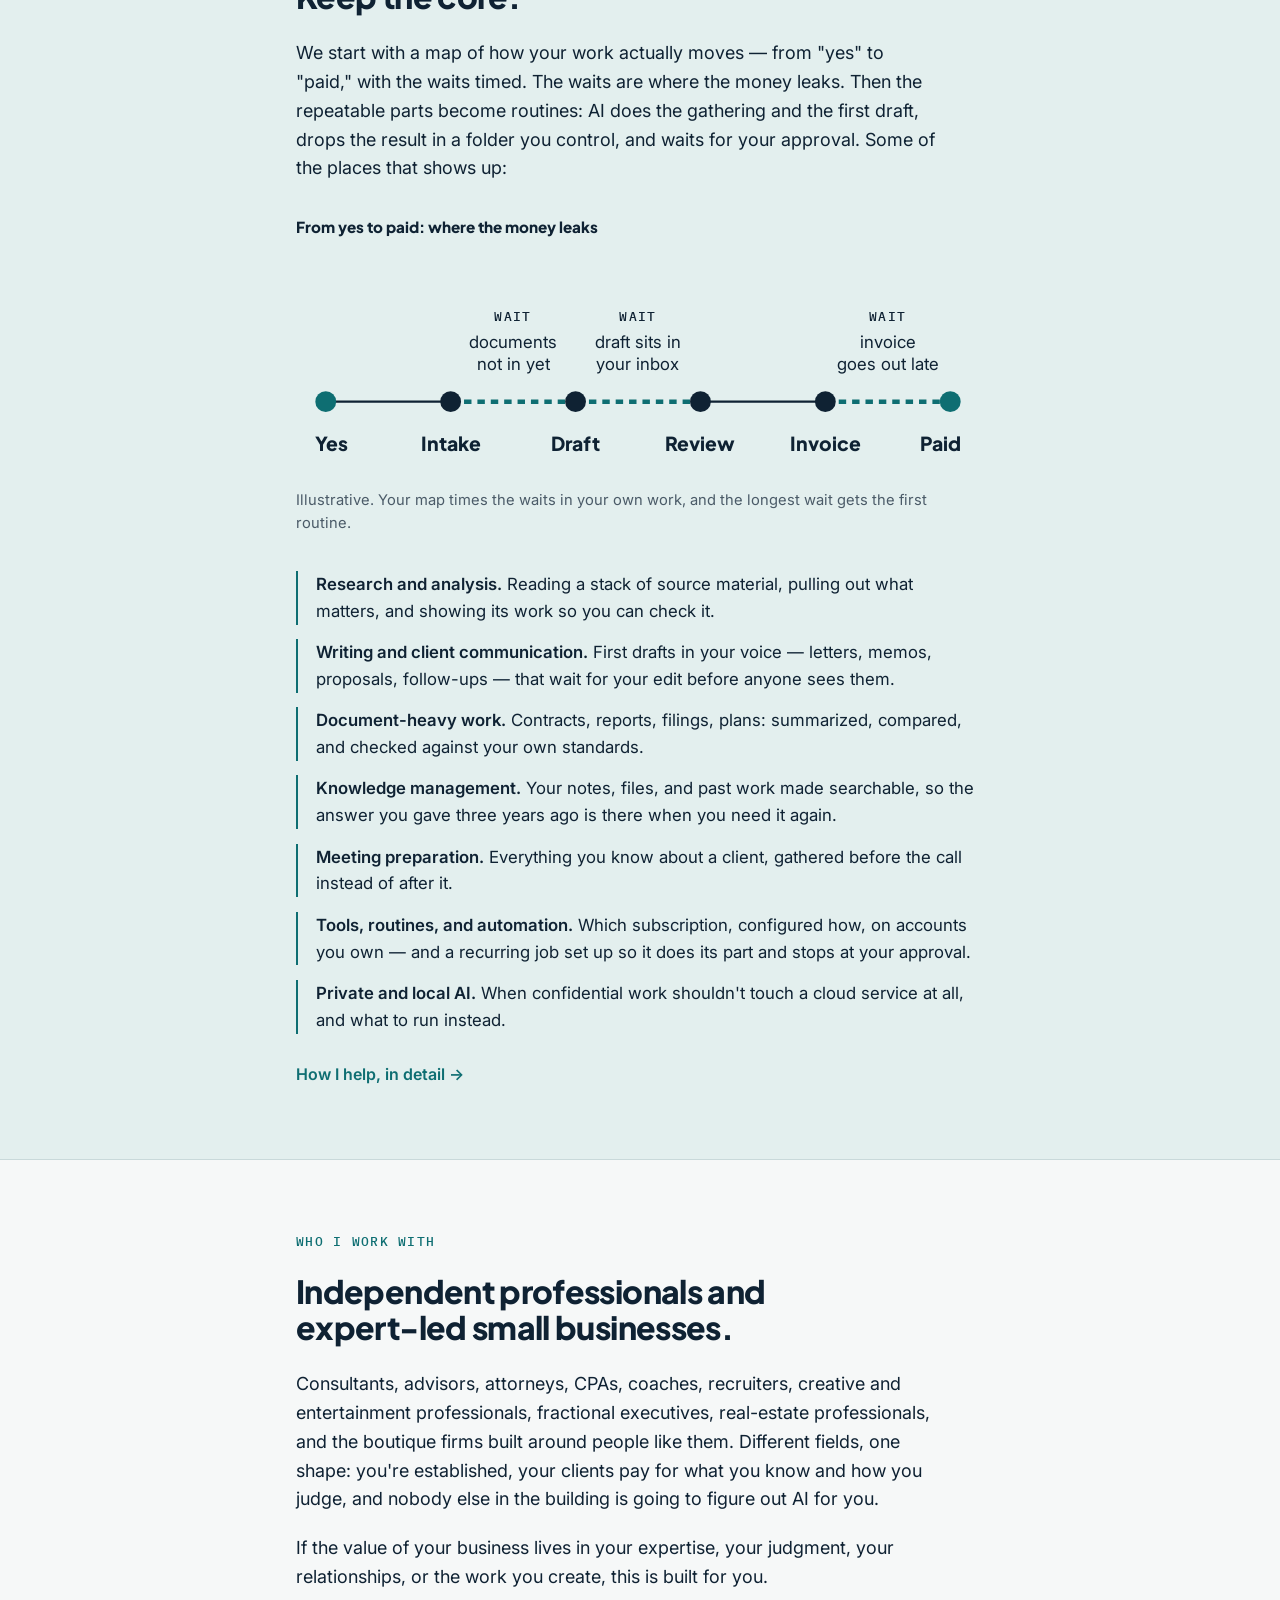
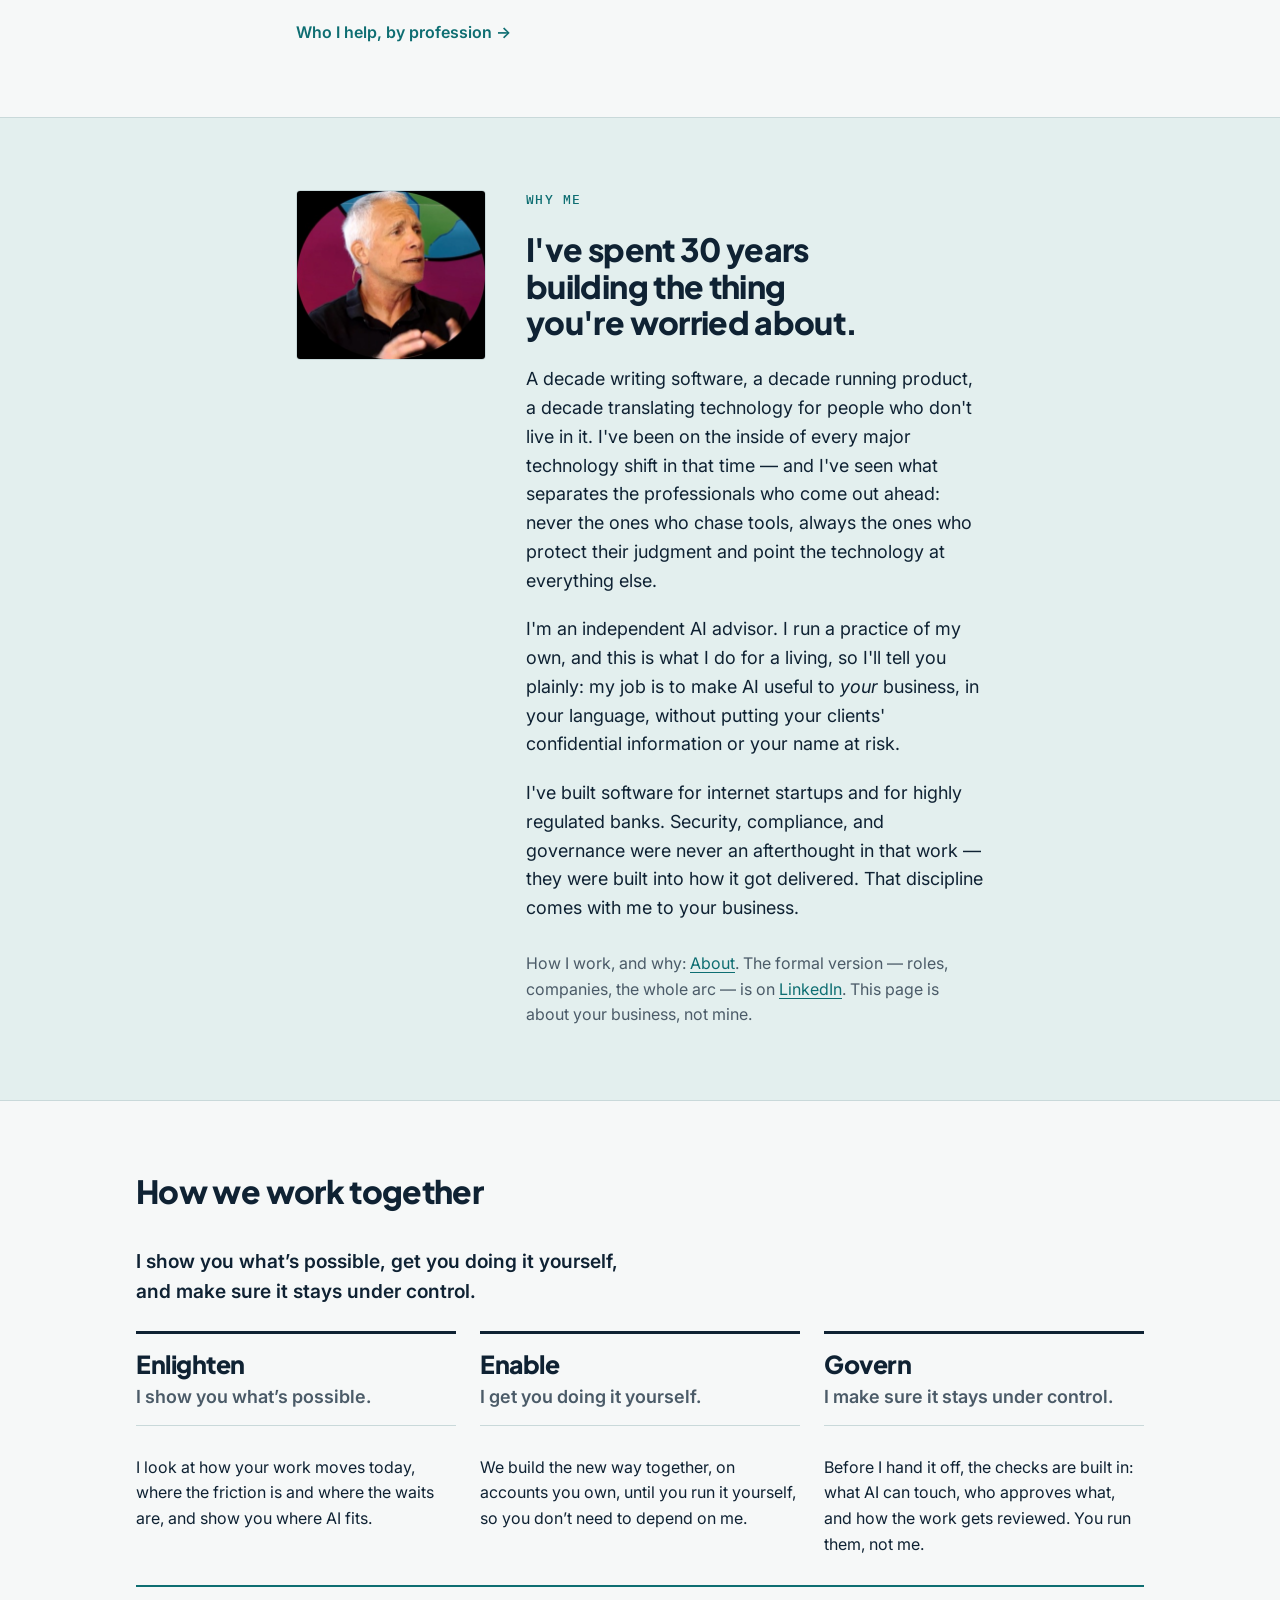
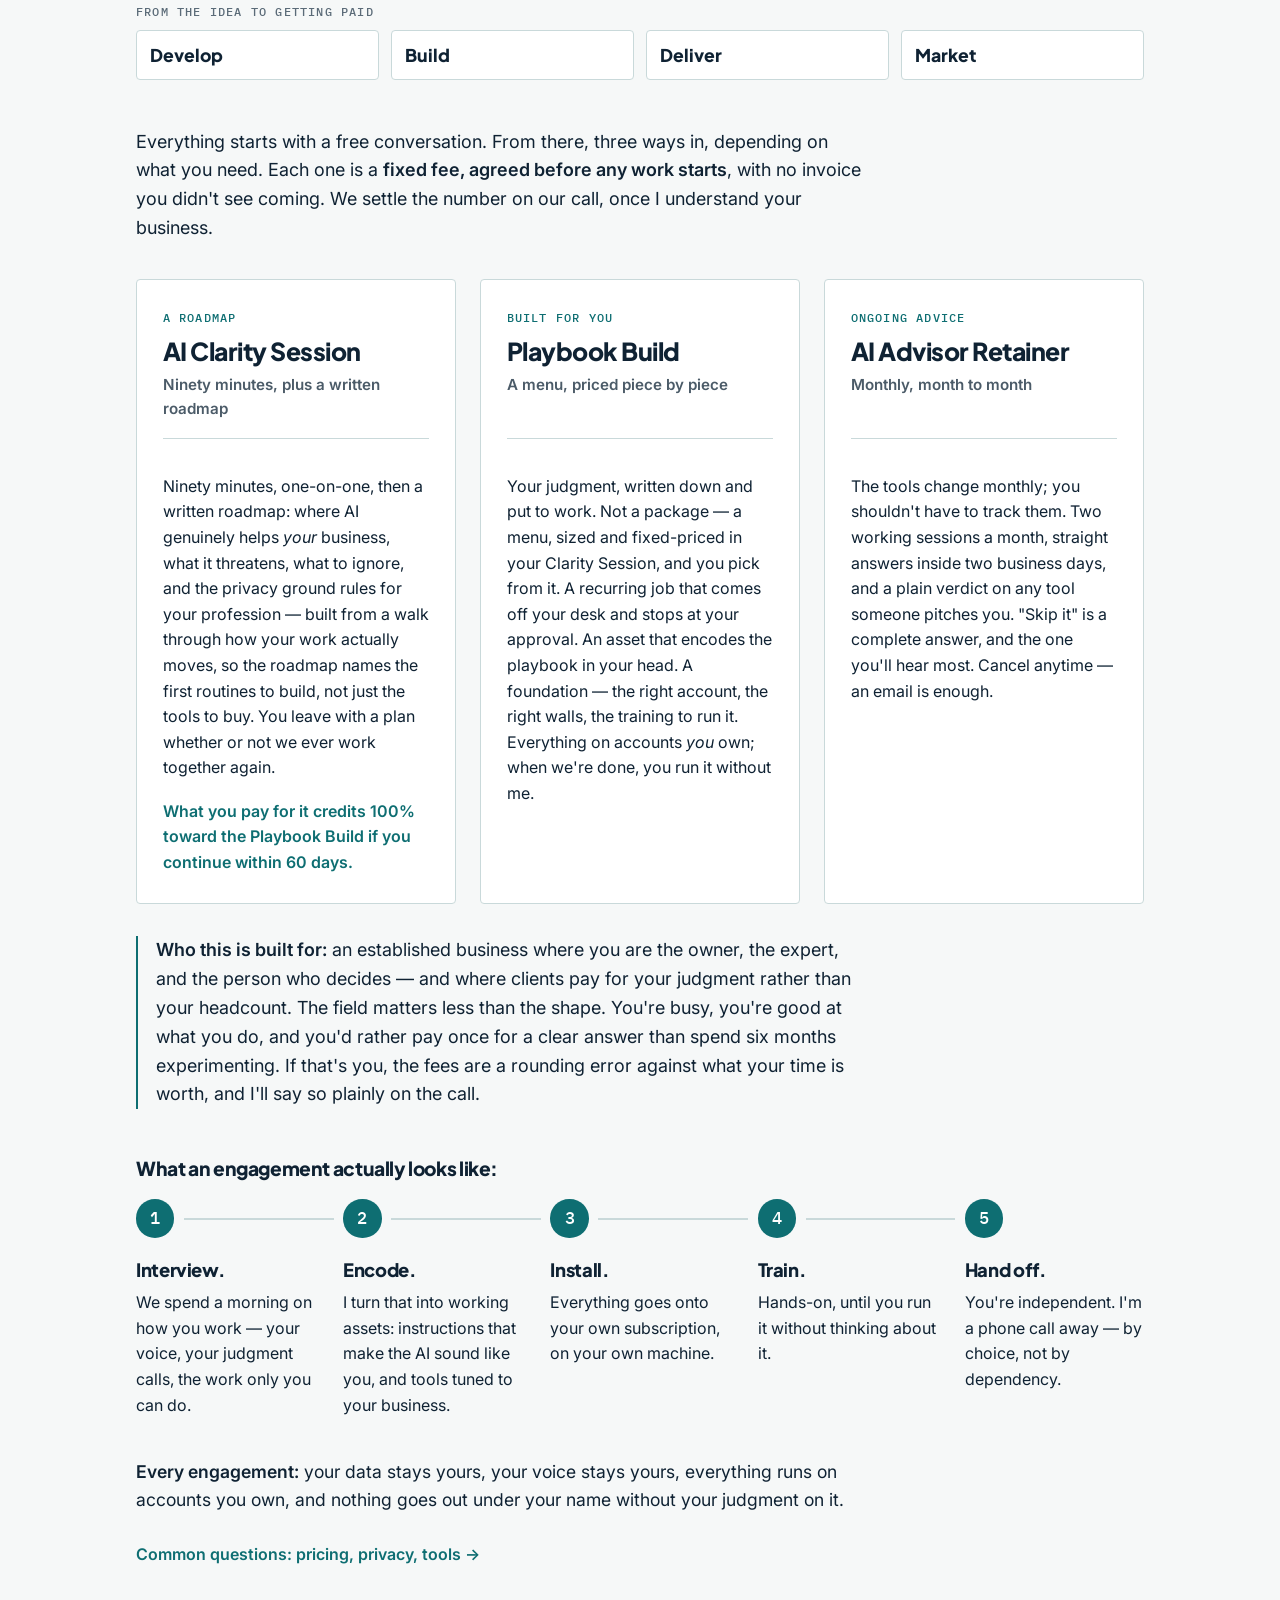
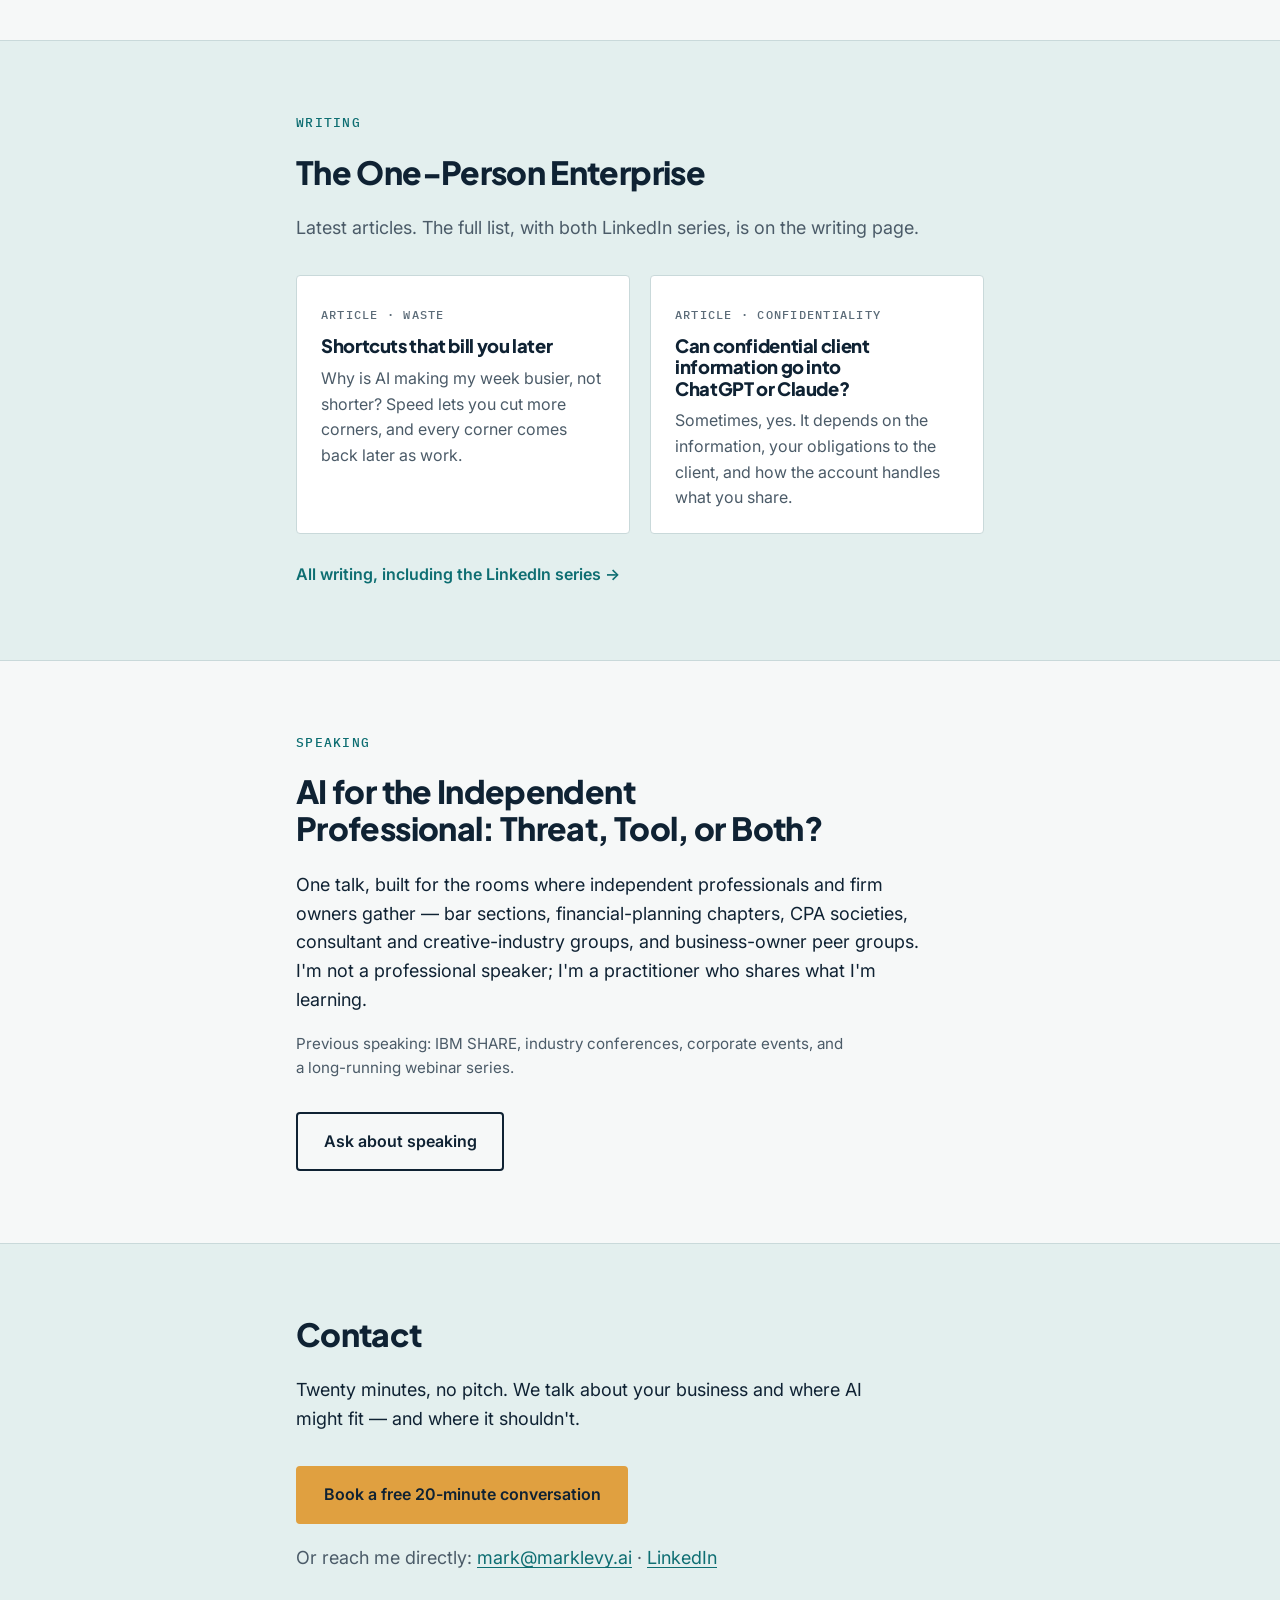
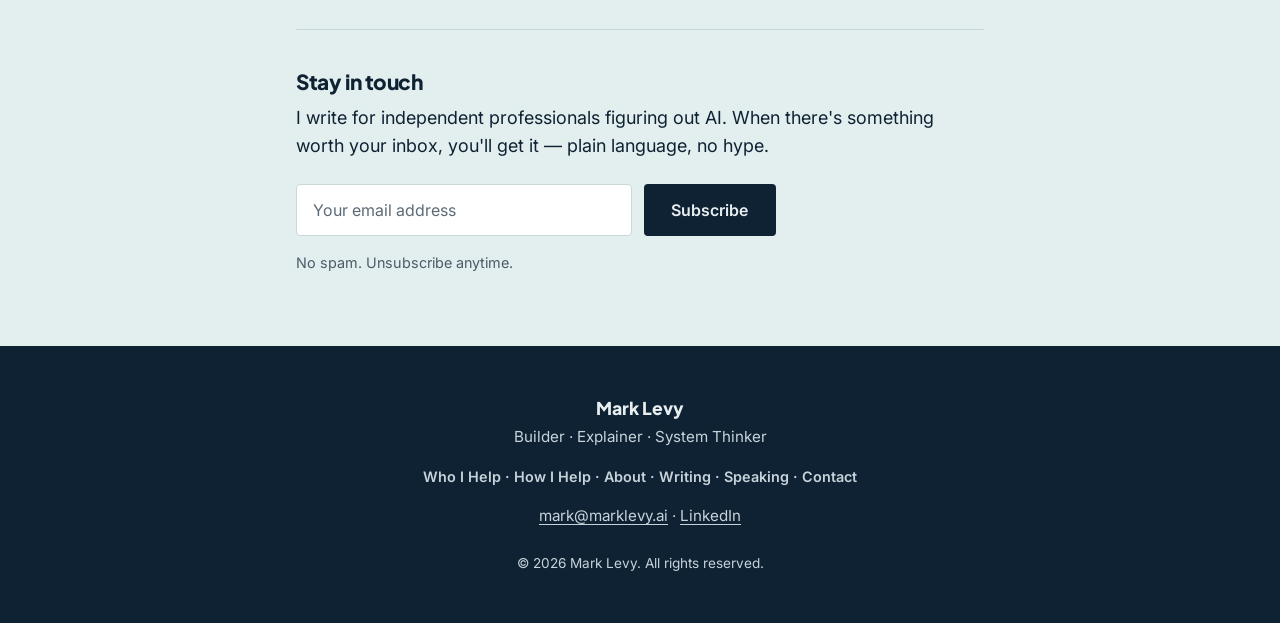
==== commit 501c1b22: "Merge pull request #7 from deparko/enlighten-enable-govern Enlighten, Enable, Govern on the homepage" ====
--- a/index.html
+++ b/index.html
@@ -361,16 +361,43 @@
     <section id="how-we-work" class="packages">
         <div class="container">
             <h2>How we work together</h2>
+            <!-- Enlighten, Enable, Govern (2026-11-21): the story of an engagement, not a label on the
+                 offers, which can be bought in any order. Govern is always third. -->
+            <div class="eeg">
+                <p class="eeg-lead">I show you what&rsquo;s possible, get you doing it yourself, and make sure it stays under control.</p>
+                <div class="eeg-grid">
+                    <div class="eeg-step">
+                        <h3>Enlighten</h3>
+                        <p class="eeg-plain">I show you what&rsquo;s possible.</p>
+                        <p class="eeg-body">I look at how your work moves today, where the friction is and where the waits are, and show you where AI fits.</p>
+                    </div>
+                    <div class="eeg-step">
+                        <h3>Enable</h3>
+                        <p class="eeg-plain">I get you doing it yourself.</p>
+                        <p class="eeg-body">We build the new way together, on accounts you own, until you run it yourself, so you don&rsquo;t need to depend on me.</p>
+                    </div>
+                    <div class="eeg-step">
+                        <h3>Govern</h3>
+                        <p class="eeg-plain">I make sure it stays under control.</p>
+                        <p class="eeg-body">Before I hand it off, the checks are built in: what AI can touch, who approves what, and how the work gets reviewed. You run them, not me.</p>
+                    </div>
+                </div>
+                <div class="eeg-stages" aria-label="Where it applies">
+                    <p class="eeg-stages-head">From the idea to getting paid</p>
+                    <ol>
+                        <li>Develop</li><li>Build</li><li>Deliver</li><li>Market</li>
+                    </ol>
+                </div>
+            </div>
             <p class="packages-intro">
                 Everything starts with a free conversation. From there, three ways in, depending on
-                how deep you want to go. Each one is a
-                <strong>fixed fee, agreed before any work starts</strong> — no hourly billing, no
-                meter running, no invoice you didn't see coming. We settle the number on our call,
-                once I understand your business. Most people start at the top of this list.
+                what you need. Each one is a
+                <strong>fixed fee, agreed before any work starts</strong>, with no invoice you didn't see coming. We settle the number on our call,
+                once I understand your business.
             </p>
             <div class="package-grid">
                 <div class="package-card">
-                    <p class="package-step">Start here</p>
+                    <p class="package-step">A roadmap</p>
                     <h3>AI Clarity Session</h3>
                     <p class="package-shape">Ninety minutes, plus a written roadmap</p>
                     <p>
@@ -384,7 +411,7 @@
                     <p class="package-note">What you pay for it credits 100% toward the Playbook Build if you continue within 60 days.</p>
                 </div>
                 <div class="package-card">
-                    <p class="package-step">The main work</p>
+                    <p class="package-step">Built for you</p>
                     <h3>Playbook Build</h3>
                     <p class="package-shape">A menu, priced piece by piece</p>
                     <p>
@@ -397,7 +424,7 @@
                     </p>
                 </div>
                 <div class="package-card">
-                    <p class="package-step">Staying current</p>
+                    <p class="package-step">Ongoing advice</p>
                     <h3>AI Advisor Retainer</h3>
                     <p class="package-shape">Monthly, month to month</p>
                     <p>
--- a/styles.css
+++ b/styles.css
@@ -1,8 +1,7 @@
 /* ==========================================================================
    marklevy.ai — Pacific Ink (light theme)
    Surface ground, ink text, teal accent, amber only on the booking button.
-   Light-only, with one deep statement band above the footer: the homepage
-   contact section (navy, on-deep text, bright teal links).
+   Light-only.
    ========================================================================== */
 
 :root {
@@ -19,8 +18,6 @@
     --on-deep: #E8EEF0;
     --on-deep-soft: #C7D3DA;
     --line: #C9D9DA;
-    --teal-bright: #4FB3B0;   /* teal on deep */
-    --line-deep: #2E4A5E;     /* hairlines on deep */
 
     /* Background of the band an element sits on — SVG knockouts fill with it. */
     --band: var(--surface);
@@ -522,30 +519,6 @@
     margin-top: 0.9rem;
 }
 
-/* The one deep band (2026-11-21): homepage contact section on navy.
-   The id out-ranks `main > section:nth-of-type(even)`; only index.html has #contact.
-   Never #0E6E72 text on navy (2.69:1) — links use --teal-bright. */
-main > section#contact.contact {
-    --band: var(--deep);
-    --focus: var(--on-deep);
-    background-color: var(--deep);
-    color: var(--on-deep);
-    border-top: none;
-}
-#contact.contact h2,
-#contact.contact .newsletter h3 { color: var(--on-deep); }
-#contact.contact .contact-lead,
-#contact.contact .contact-alt,
-#contact.contact .newsletter p,
-#contact.contact .form-disclaimer { color: var(--on-deep-soft); }
-#contact.contact .contact-alt a { color: var(--teal-bright); text-decoration: underline; }
-#contact.contact .contact-alt a:hover { color: var(--on-deep); }
-#contact.contact .newsletter { border-top-color: var(--line-deep); }
-#contact.contact .newsletter input[type="email"] { border-color: var(--line-deep); }
-/* Subscribe: ink fill vanishes on navy, so it inverts. Never amber. */
-#contact.contact .newsletter .btn-primary { background-color: var(--on-deep); border-color: var(--on-deep); color: var(--ink); }
-#contact.contact .newsletter .btn-primary:hover { background-color: var(--teal-bright); border-color: var(--teal-bright); color: var(--ink); }
-
 /* Footer -------------------------------------------------------------------------------------- */
 
 .footer {
@@ -555,7 +528,6 @@
     color: var(--on-deep);
     padding: 3rem 0;
     text-align: center;
-    border-top: 1px solid var(--line-deep); /* separates it from the contact band */
 }
 
 .footer-logo {
@@ -991,3 +963,26 @@
     .hero-subtitle { margin-bottom: 1.2rem; }
     .footer-nav a, .footer-links a { display: inline-block; padding: 0.55rem 0.2rem; }
 }
+
+/* Enlighten, Enable, Govern (2026-11-21) ----------------------------------------------- */
+.eeg { margin: 1.5rem 0 3rem; }
+.eeg-grid { display: grid; grid-template-columns: repeat(3, 1fr); gap: 1.5rem; }
+.eeg-step { border-top: 3px solid var(--ink); padding-top: 1rem; }
+.eeg-num { font-family: var(--mono); font-weight: 500; font-size: 0.75rem; letter-spacing: 0.1em; text-transform: uppercase; color: var(--teal); }
+.eeg-plain { font-weight: 600; color: var(--ink-soft); padding-bottom: 0.8rem; border-bottom: 1px solid var(--line); margin-bottom: 0.4rem; }
+.eeg-body { font-size: 1rem; padding-top: 0.7rem; }
+.eeg-stages { margin-top: 1.75rem; border-top: 2px solid var(--teal); padding-top: 0.9rem; }
+.eeg-stages-head { font-family: var(--mono); font-weight: 500; font-size: 0.75rem; letter-spacing: 0.1em; text-transform: uppercase; color: var(--slate); margin-bottom: 0.6rem; }
+.eeg-stages ol { list-style: none; padding: 0; display: grid; grid-template-columns: repeat(4, 1fr); gap: 0.75rem; }
+.eeg-stages li { font-family: var(--display); font-weight: 800; font-size: 1.1rem; color: var(--ink); background: var(--surface-raised); border: 1px solid var(--line); border-radius: 4px; padding: 0.6rem 0.8rem; }
+@media (max-width: 900px) {
+    .eeg-grid { grid-template-columns: 1fr; gap: 2rem; }
+    .eeg-stages ol { grid-template-columns: 1fr 1fr; }
+}
+.page .eeg-band { margin-top: 3.5rem; padding-top: 1.25rem; border-top: 3px solid var(--ink); }
+.page .eeg-band h2 { border-top: none; margin-top: 0.3rem; padding-top: 0; font-size: 2rem; margin-bottom: 0.3rem; }
+.page .eeg-band .eeg-plain { border-bottom: none; font-size: 1.15rem; }
+.page h3.eeg-sub { font-size: 1.3rem; max-width: 30ch; margin-top: 2.25rem; margin-bottom: 0.7rem; padding-top: 1.5rem; border-top: 1px solid var(--line); }
+.page .eeg-band + h3.eeg-sub { border-top: none; padding-top: 0.5rem; margin-top: 1rem; }
+.eeg-lead { font-size: 1.2rem; font-weight: 600; color: var(--ink); max-width: 40ch; margin-bottom: 1.5rem; }
+.eeg-step h3 { font-family: var(--display); font-weight: 800; letter-spacing: -0.02em; font-size: 1.55rem; line-height: 1.15; margin: 0 0 0.3rem; color: var(--ink); }
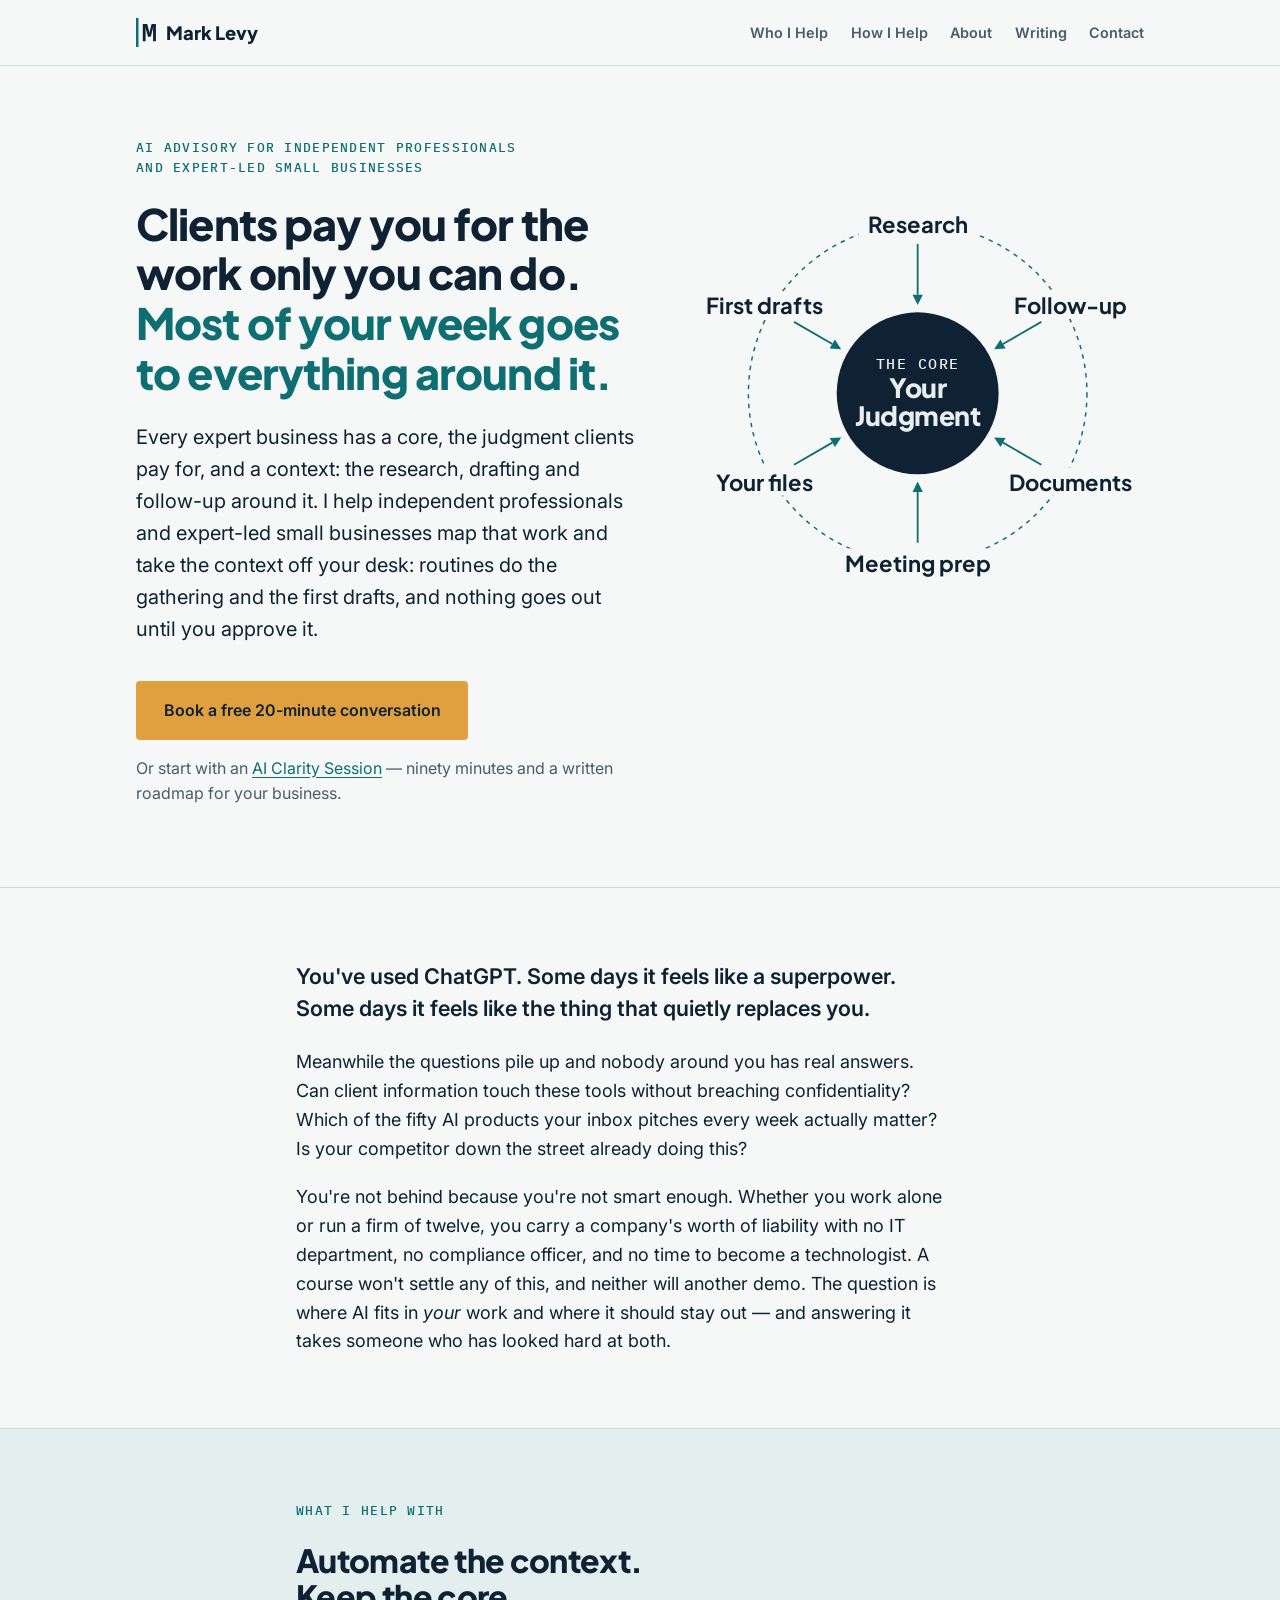
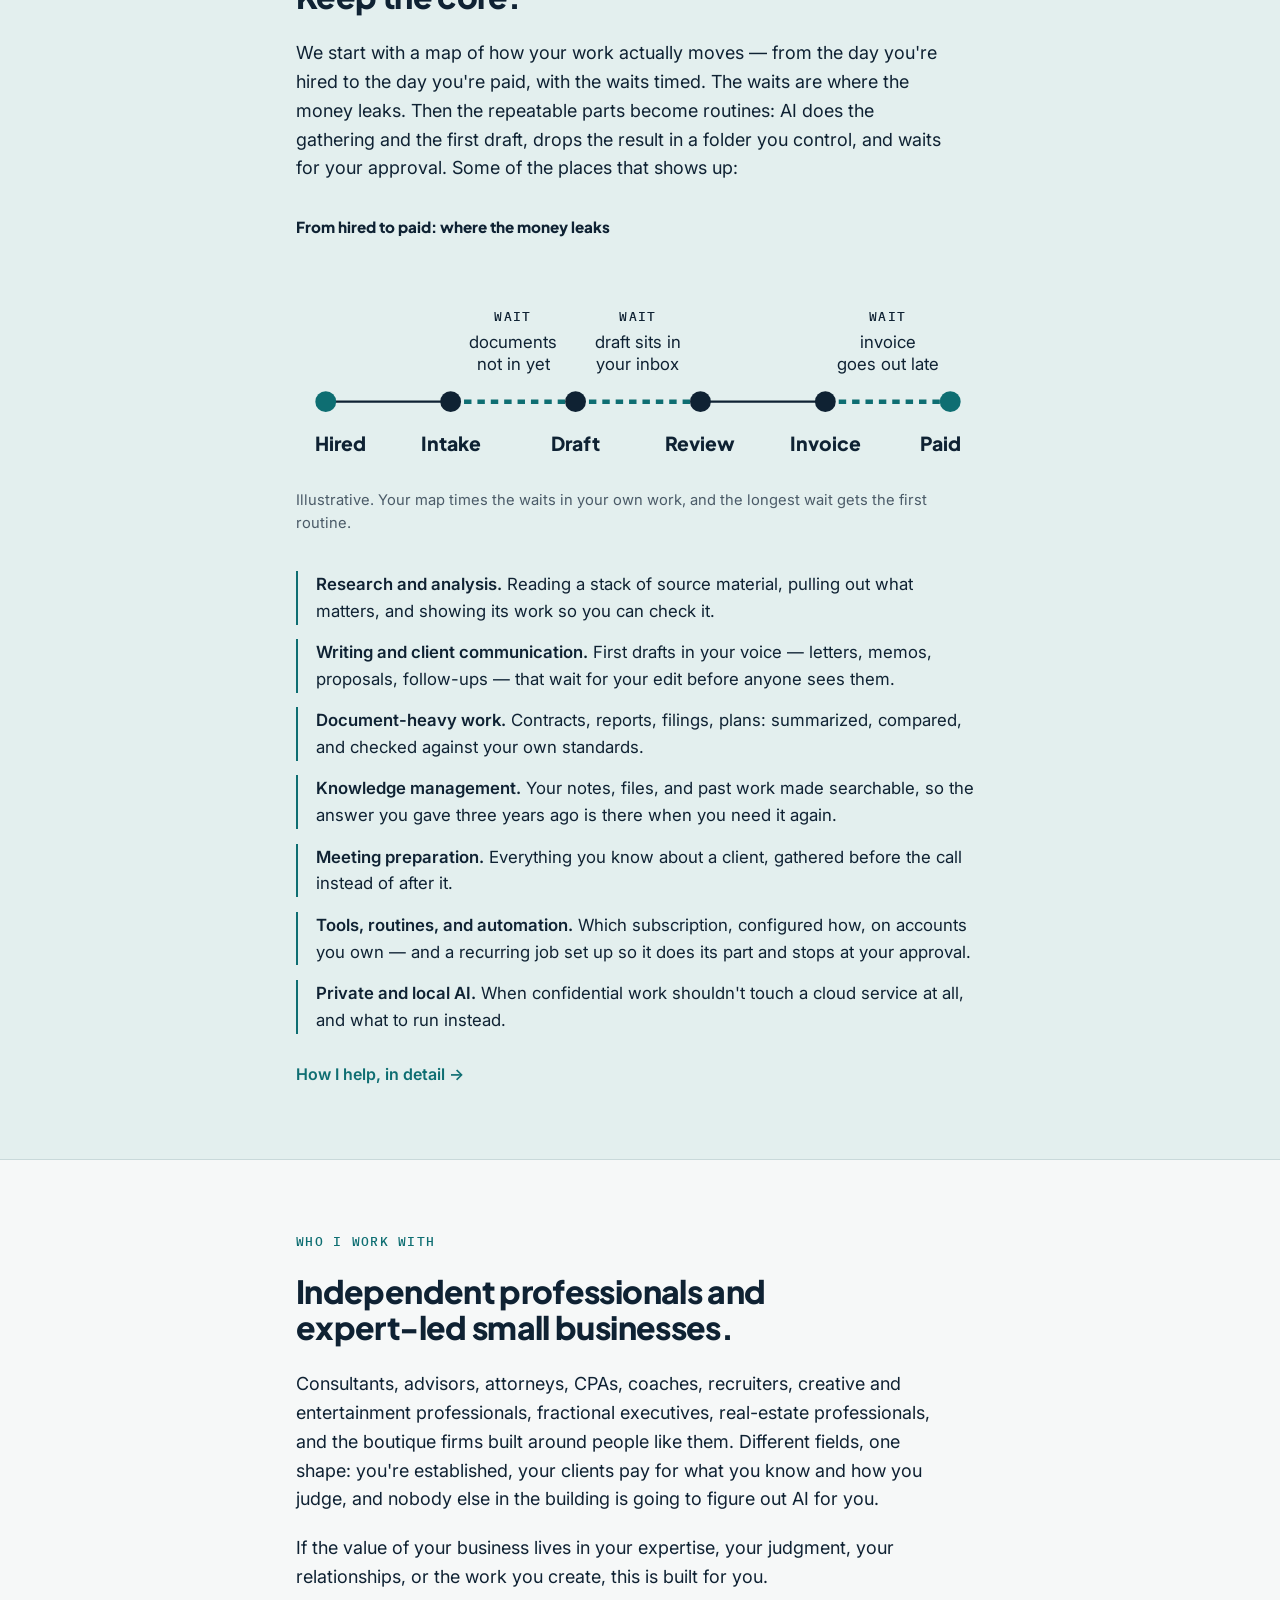
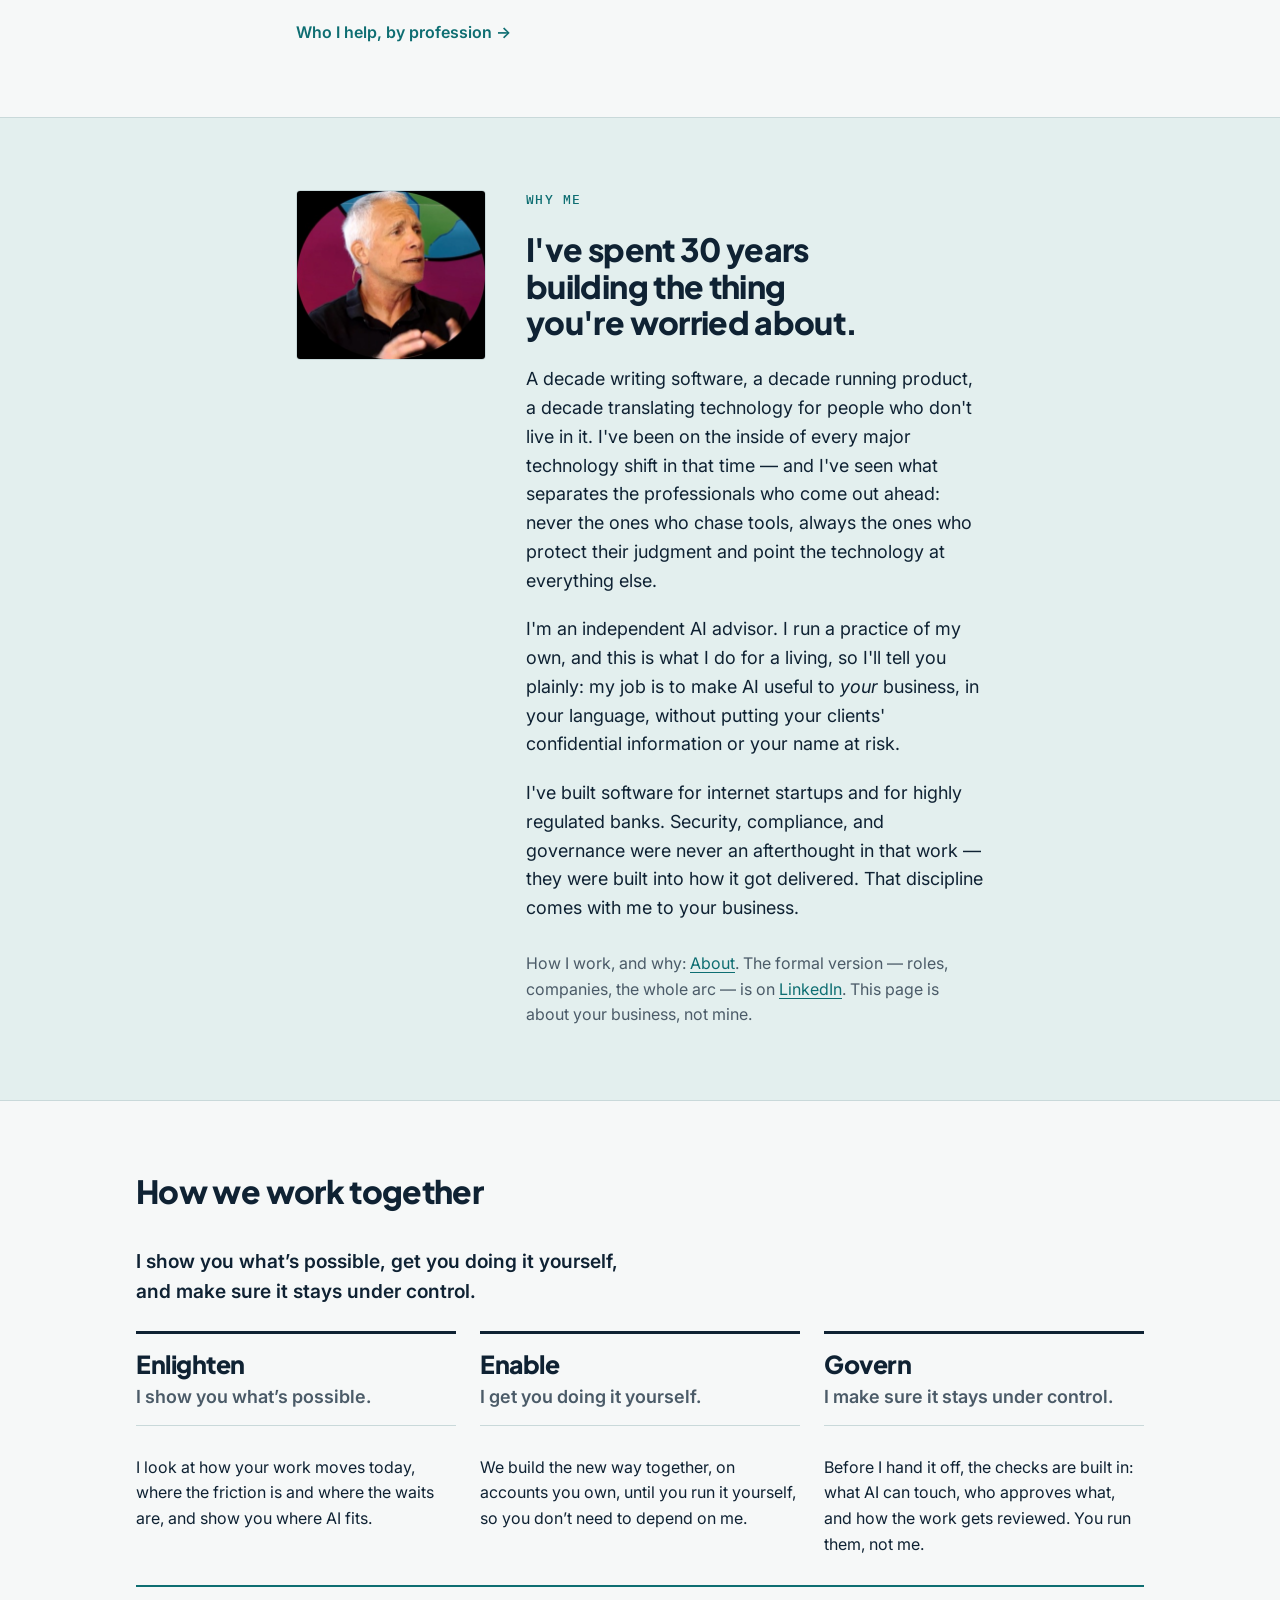
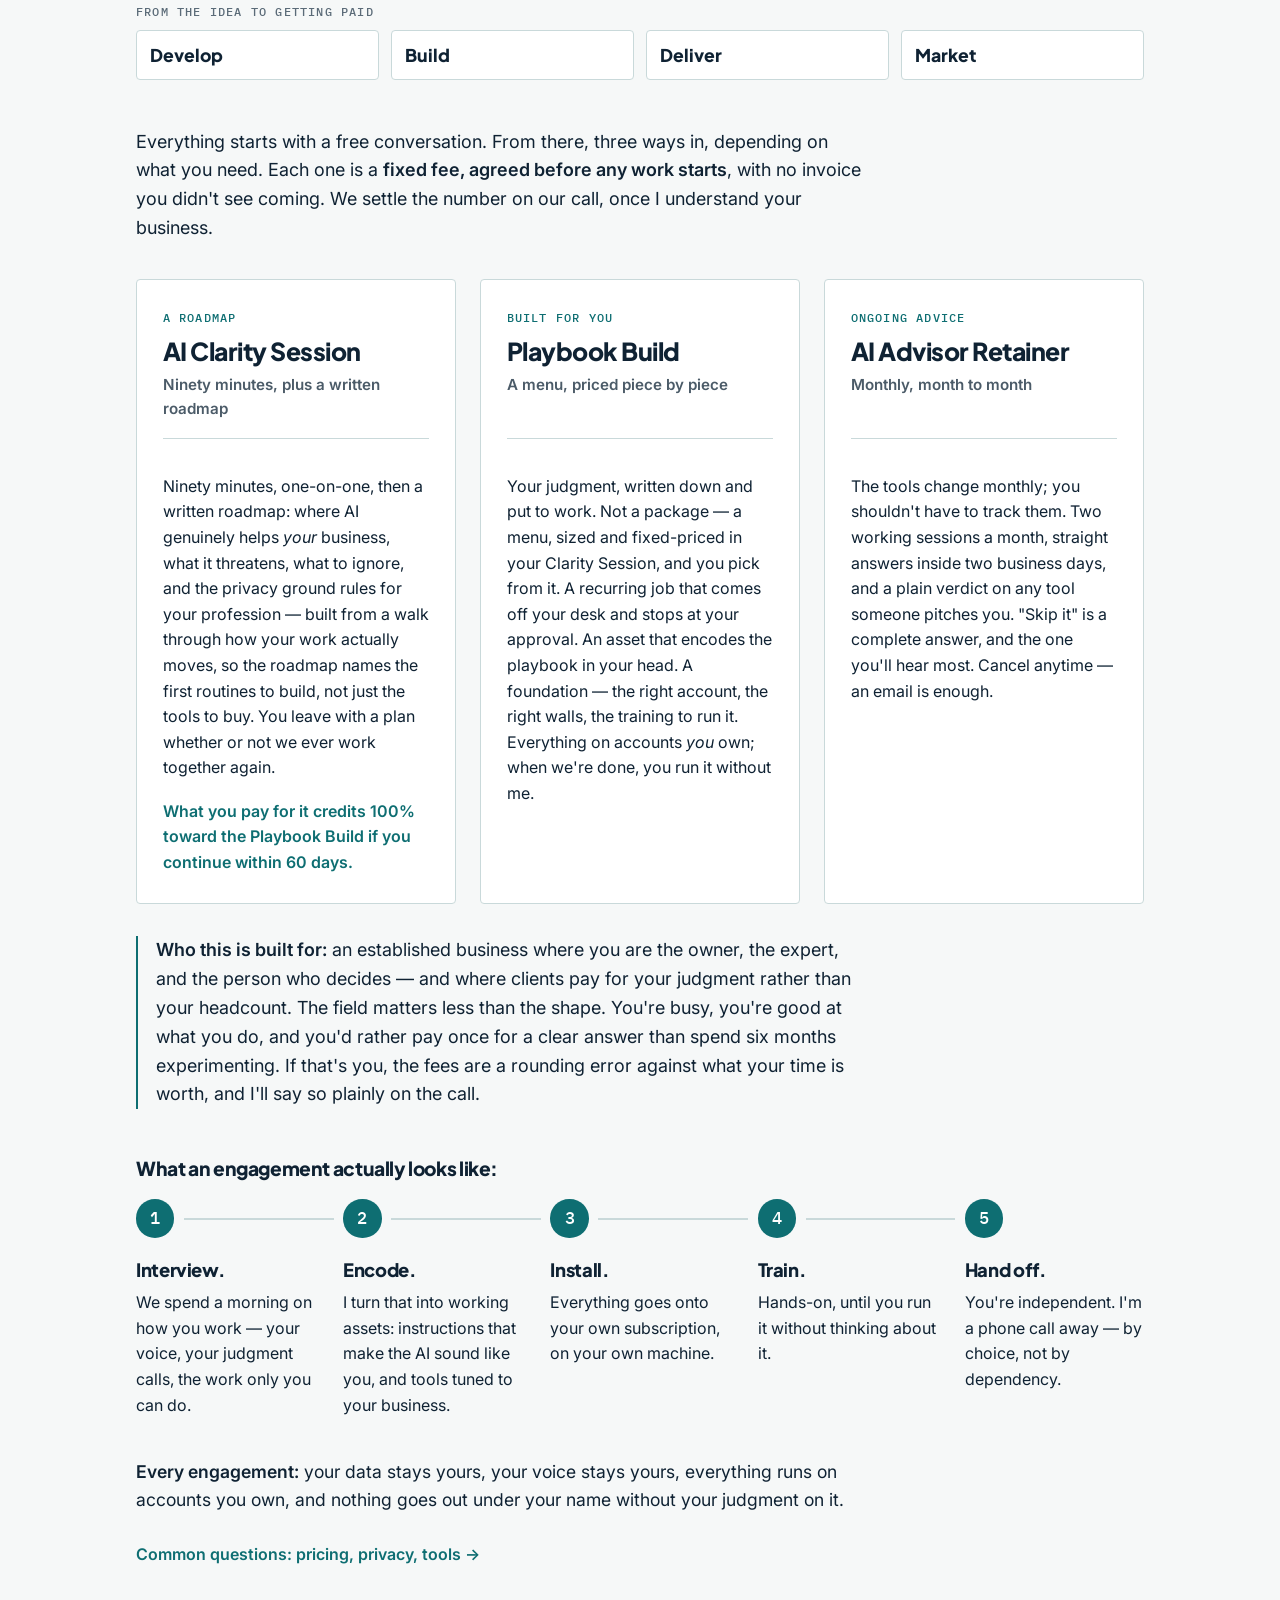
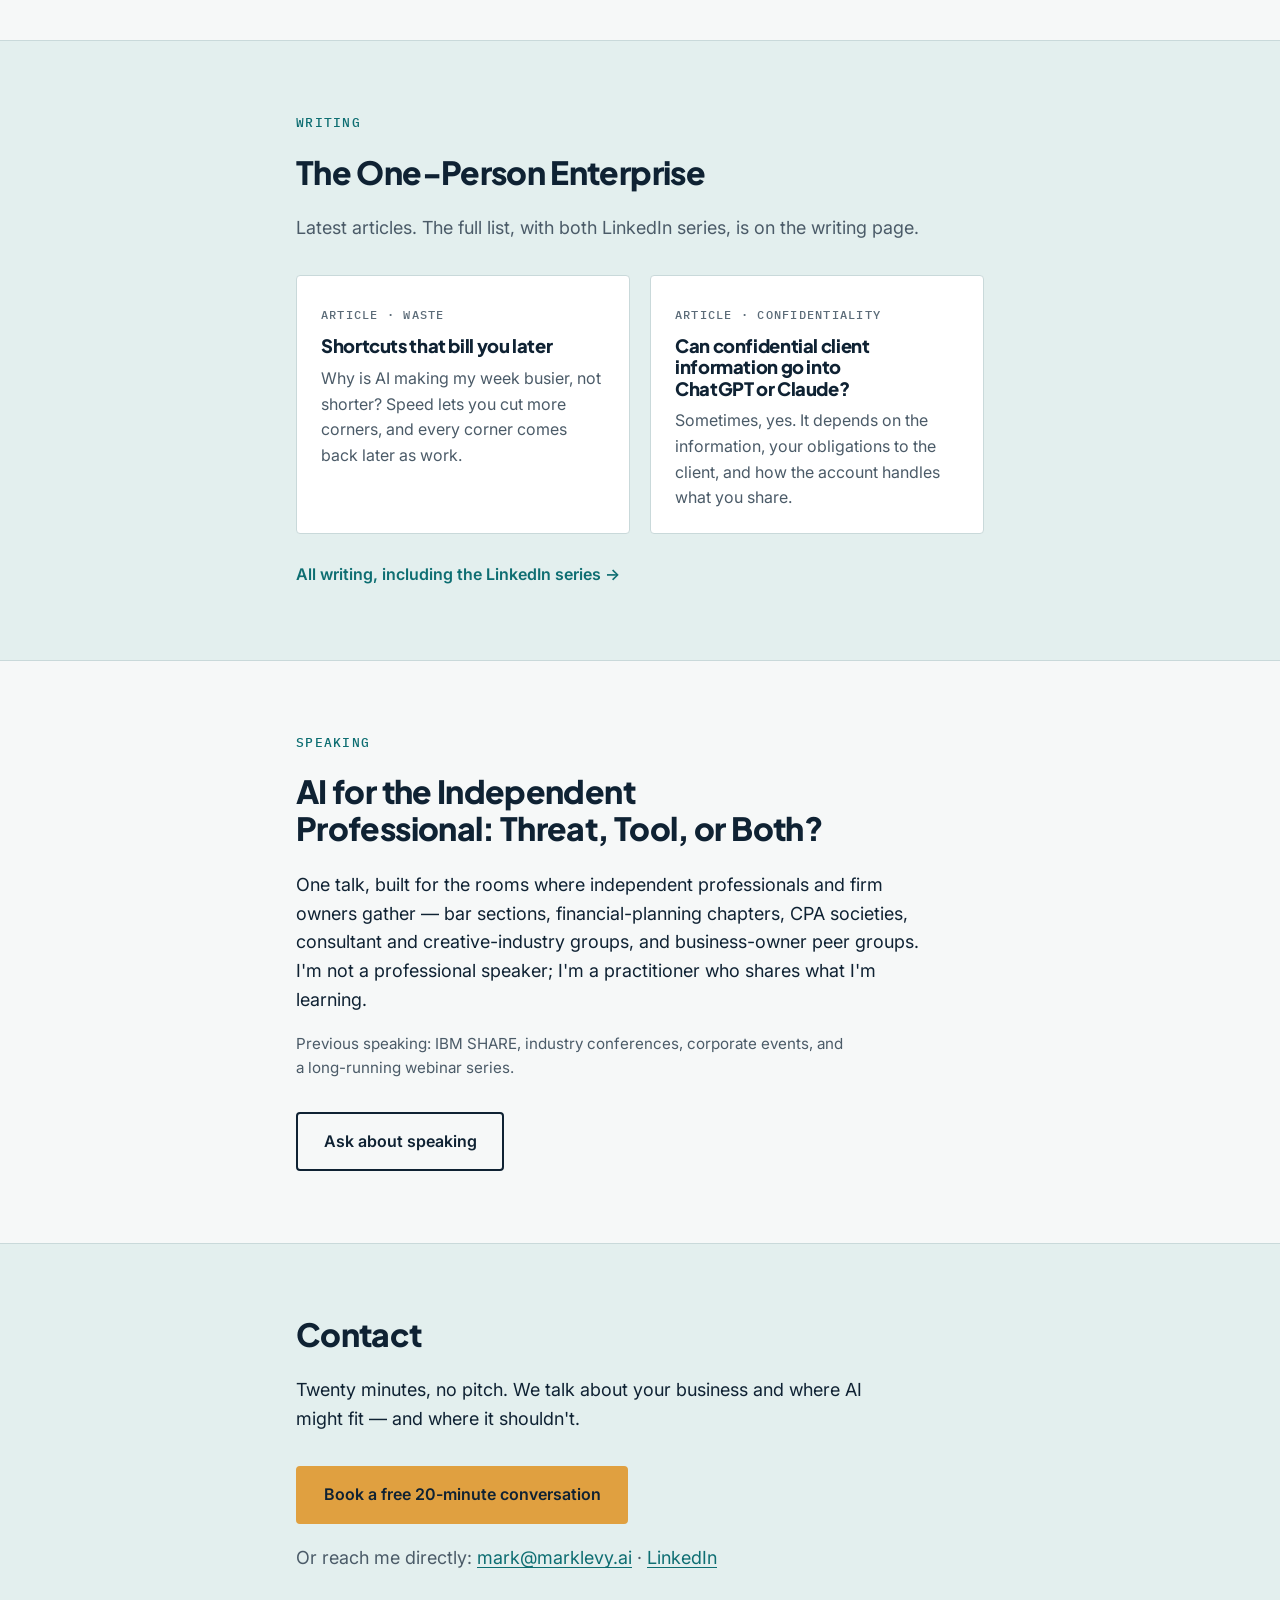
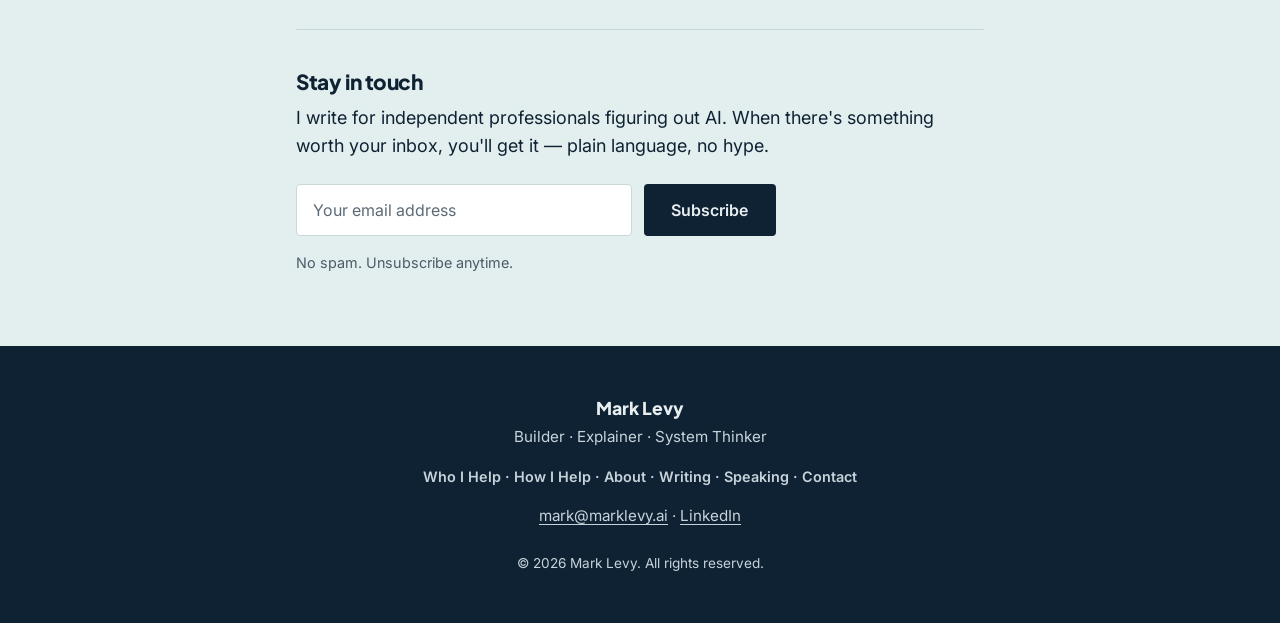
==== commit 23215781: "Merge pull request #8 from deparko/plain-approval-wording Plain approval wording: replace "your yes"" ====
--- a/index.html
+++ b/index.html
@@ -146,14 +146,14 @@
             <!-- Core vs. context (Mark, 2026-09-01): the positioning is workflow analysis and
                  back-office routines, not writing help. The subhead states the promise (Mark,
                  2026-10-02): map the work, take the context off the principal's desk, nothing goes
-                 out without their yes. "Find the waste" is method and lives on /how-i-help/. Avoid
+                 out until they approve it. "Find the waste" is method and lives on /how-i-help/. Avoid
                  "outsource" (the brand line uses it as a warning) and "in the loop" (jargon). Keep
                  the task areas as examples lower on the page; never a task list here. -->
             <p class="hero-subtitle">
                 Every expert business has a core, the judgment clients pay for, and a context: the
                 research, drafting and follow-up around it. I help independent professionals and
                 expert-led small businesses map that work and take the context off your desk:
-                routines do the gathering and the first drafts, and nothing goes out without your yes.
+                routines do the gathering and the first drafts, and nothing goes out until you approve it.
             </p>
             <div class="hero-cta">
                 <a href="https://calendly.com/mark-marklevy/30min" class="btn btn-primary">Book a free 20-minute conversation</a>
@@ -226,16 +226,16 @@
             <p class="eyebrow">What I help with</p>
             <h2>Automate the context. Keep the core.</h2>
             <p class="areas-intro">
-                We start with a map of how your work actually moves — from "yes" to "paid," with
+                We start with a map of how your work actually moves — from the day you're hired to the day you're paid, with
                 the waits timed. The waits are where the money leaks. Then the repeatable parts
                 become routines: AI does the gathering and the first draft, drops the result in a
                 folder you control, and waits for your approval. Some of the places that shows up:
             </p>
             <figure class="home-figure">
-                <p class="figure-title">From yes to paid: where the money leaks</p>
+                <p class="figure-title">From hired to paid: where the money leaks</p>
                 <svg class="map-horizontal" viewBox="0 0 920 300" role="img" aria-labelledby="map-title map-desc" xmlns="http://www.w3.org/2000/svg">
-                    <title id="map-title">From yes to paid</title>
-                    <desc id="map-desc">One client job drawn as a line from yes to paid, through intake, draft, review and invoice. Three stretches are marked as waits: the documents are not in yet, the draft sits in your inbox, and the invoice goes out late. The waits are where the money leaks.</desc>
+                    <title id="map-title">From hired to paid</title>
+                    <desc id="map-desc">One client job drawn as a line from the day you are hired to the day you are paid, through intake, draft, review and invoice. Three stretches are marked as waits: the documents are not in yet, the draft sits in your inbox, and the invoice goes out late. The waits are where the money leaks.</desc>
                     <line class="map-work" x1="40" y1="200" x2="208" y2="200"/>
                     <line class="map-wait" x1="208" y1="200" x2="376" y2="200"/>
                     <text class="map-wait-head" x="292" y="92" text-anchor="middle">WAIT</text>
@@ -250,7 +250,7 @@
                     <text class="map-wait-head" x="796" y="92" text-anchor="middle">WAIT</text>
                     <text class="map-wait-label" x="796" y="128" text-anchor="middle">invoice</text>
                     <text class="map-wait-label" x="796" y="158" text-anchor="middle">goes out late</text>
-                    <circle class="map-node-end" cx="40" cy="200" r="14"/><text class="map-step" x="26" y="266" text-anchor="start">Yes</text>
+                    <circle class="map-node-end" cx="40" cy="200" r="14"/><text class="map-step" x="26" y="266" text-anchor="start">Hired</text>
                     <circle class="map-node" cx="208" cy="200" r="14"/><text class="map-step" x="208" y="266" text-anchor="middle">Intake</text>
                     <circle class="map-node" cx="376" cy="200" r="14"/><text class="map-step" x="376" y="266" text-anchor="middle">Draft</text>
                     <circle class="map-node" cx="544" cy="200" r="14"/><text class="map-step" x="544" y="266" text-anchor="middle">Review</text>
@@ -266,7 +266,7 @@
                     <line class="map-work" x1="24" y1="288" x2="24" y2="376"/>
                     <line class="map-wait" x1="24" y1="376" x2="24" y2="464"/>
                     <text class="map-wait-head map-v-head" x="150" y="416">WAIT</text><text class="map-wait-label map-v-label" x="150" y="438">invoice goes out late</text>
-                    <circle class="map-node-end" cx="24" cy="24" r="11"/><text class="map-step map-v-step" x="52" y="31">Yes</text>
+                    <circle class="map-node-end" cx="24" cy="24" r="11"/><text class="map-step map-v-step" x="52" y="31">Hired</text>
                     <circle class="map-node" cx="24" cy="112" r="11"/><text class="map-step map-v-step" x="52" y="119">Intake</text>
                     <circle class="map-node" cx="24" cy="200" r="11"/><text class="map-step map-v-step" x="52" y="207">Draft</text>
                     <circle class="map-node" cx="24" cy="288" r="11"/><text class="map-step map-v-step" x="52" y="295">Review</text>
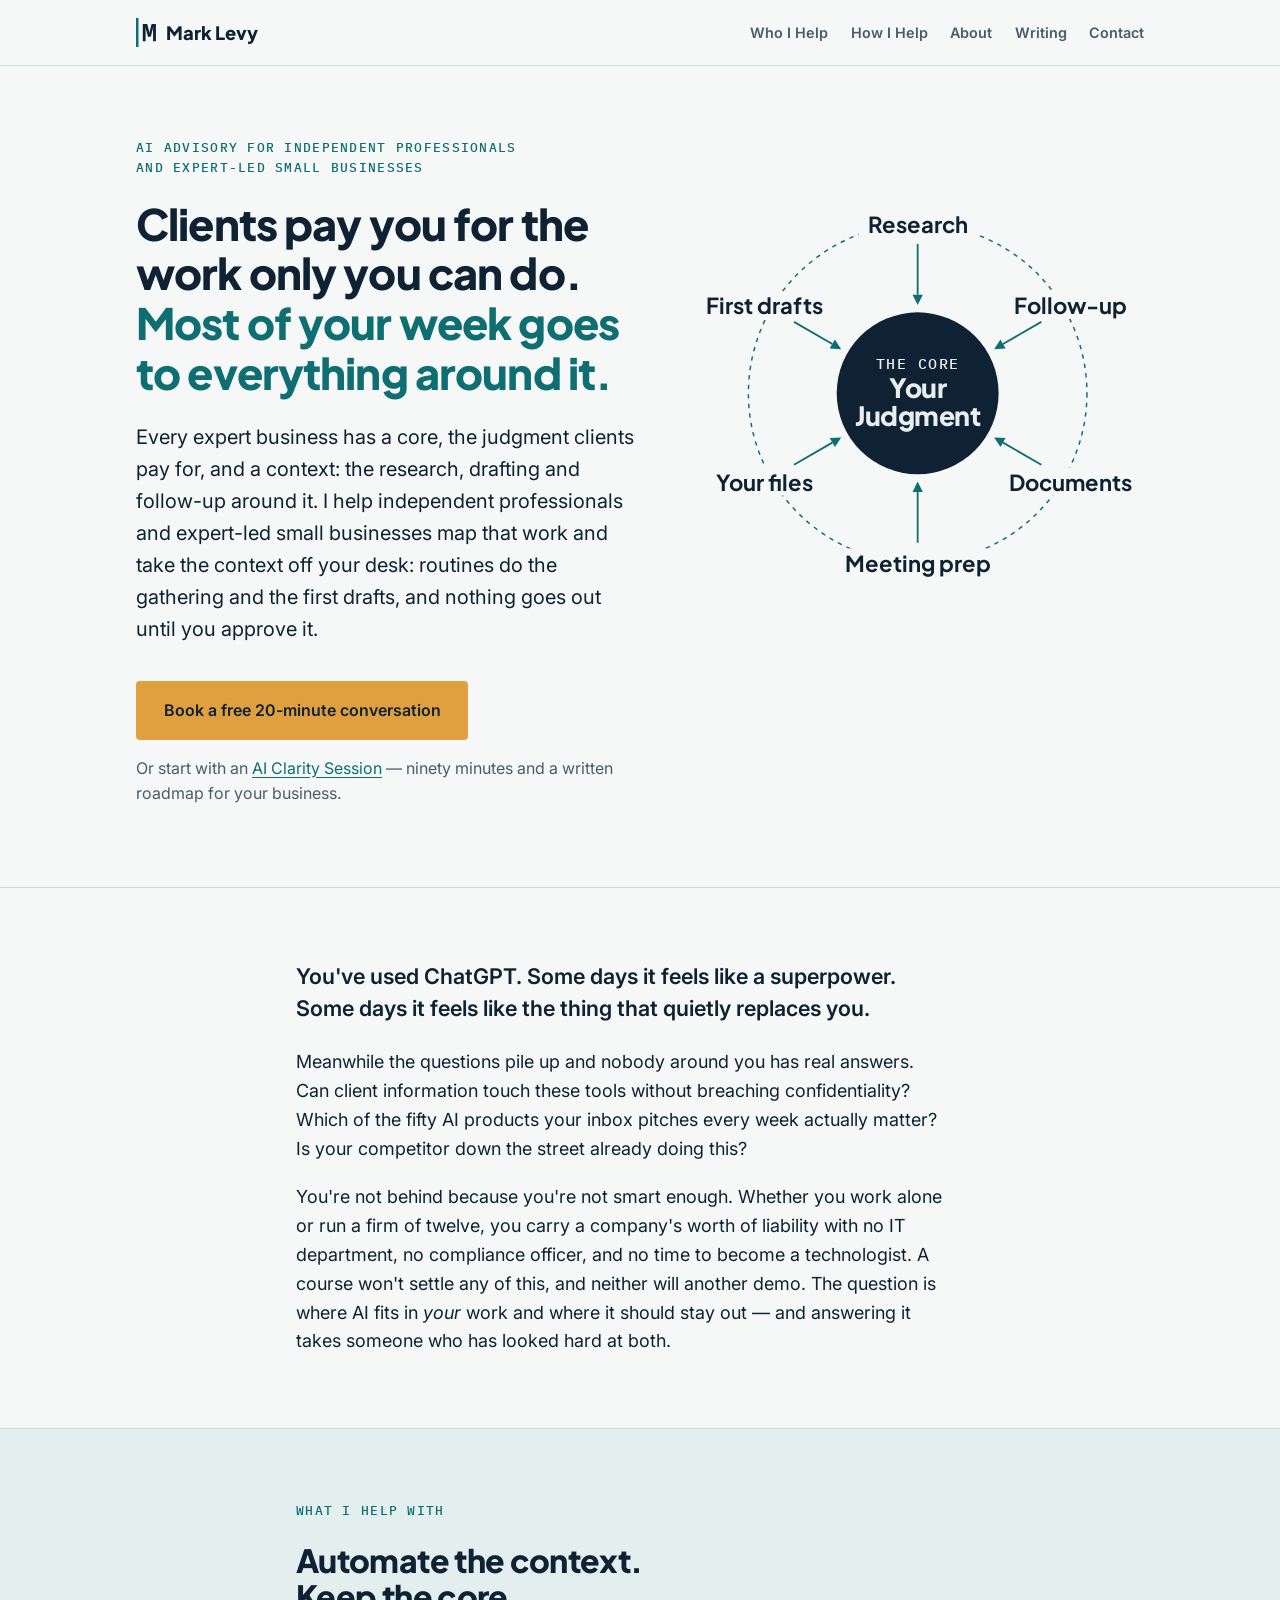
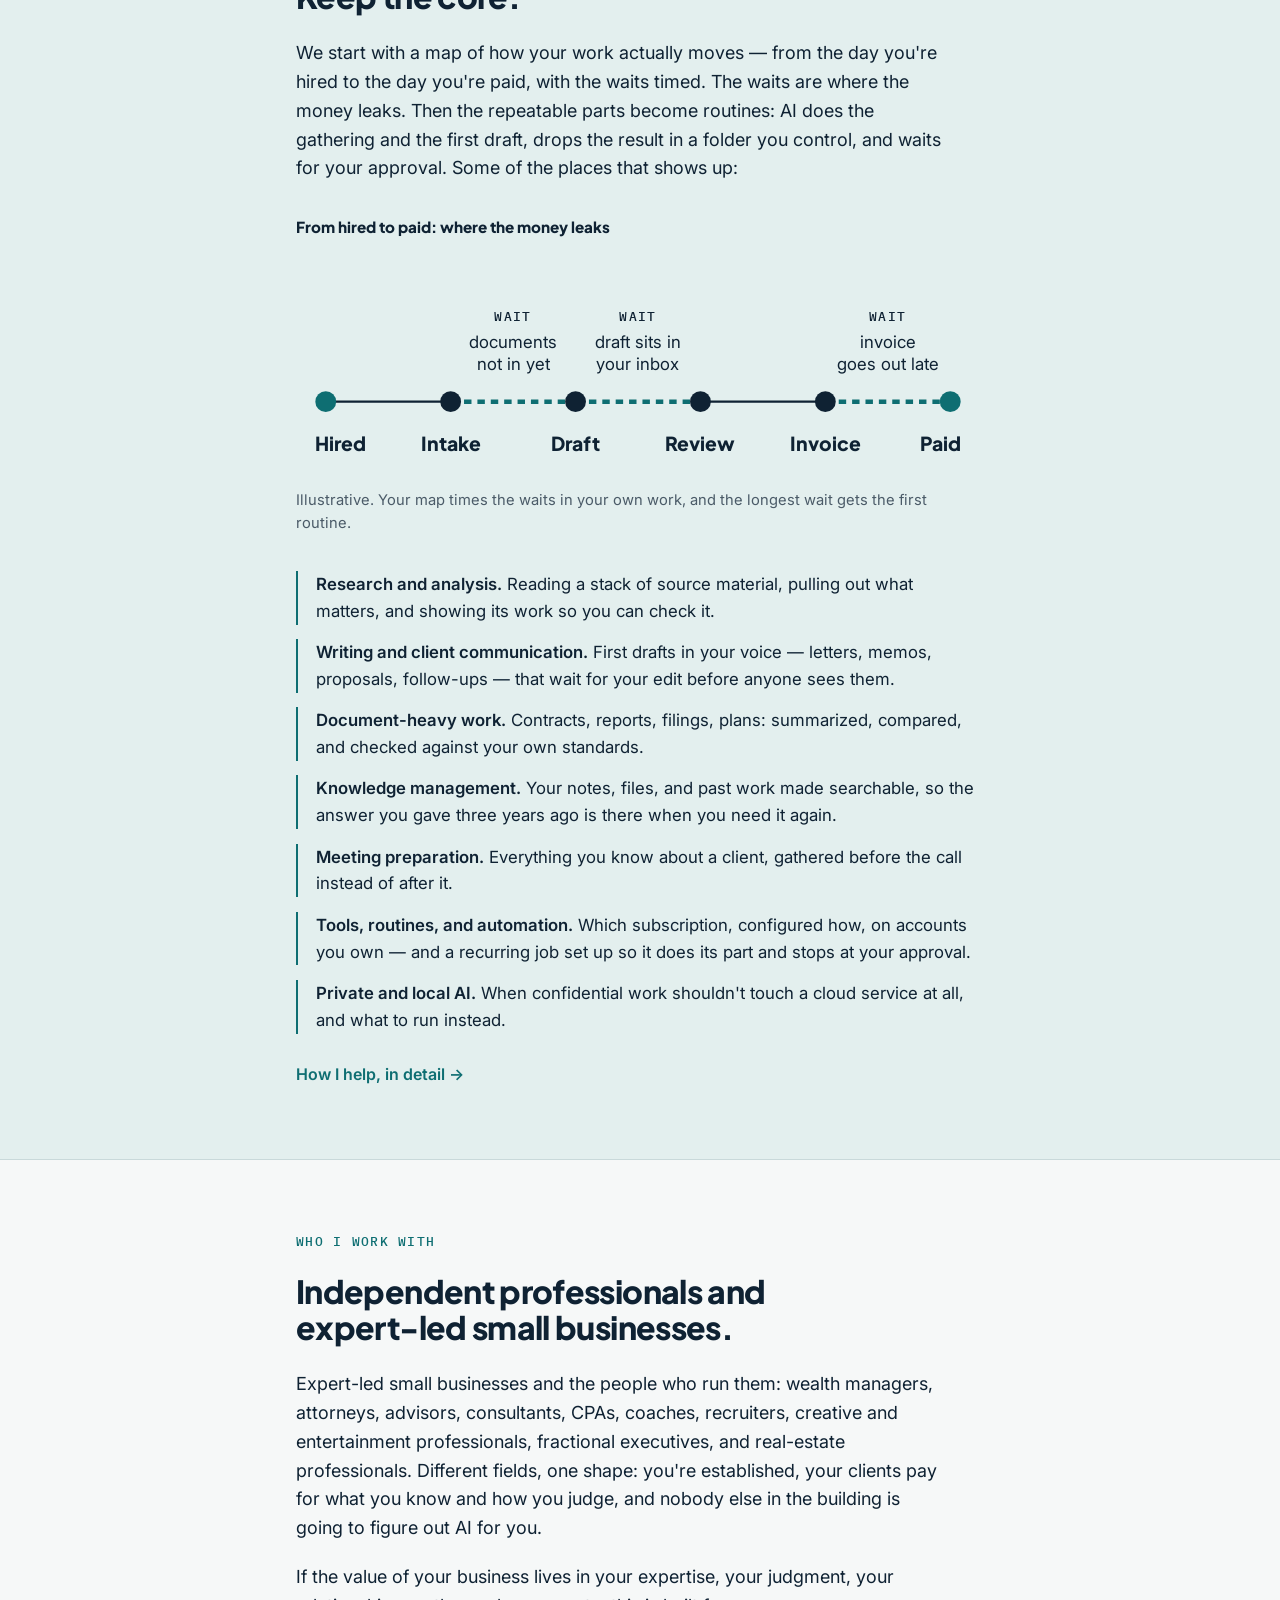
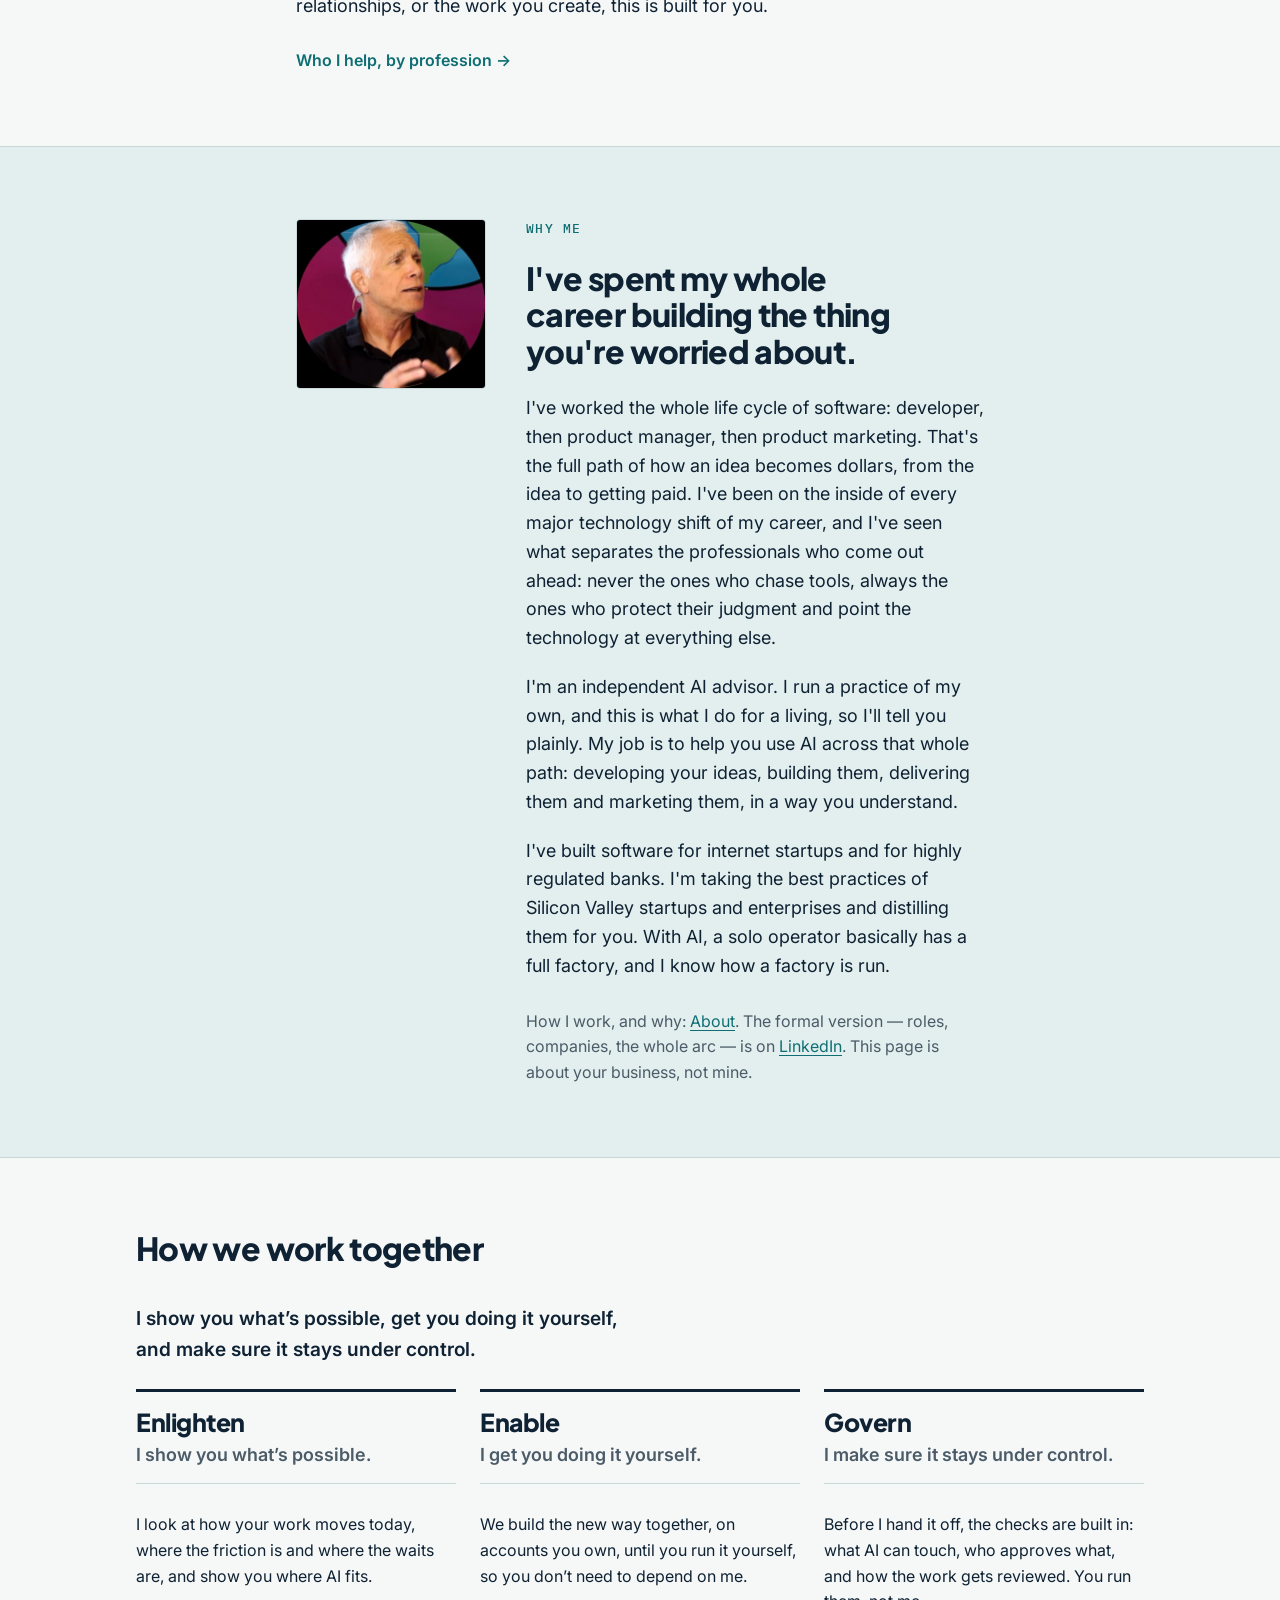
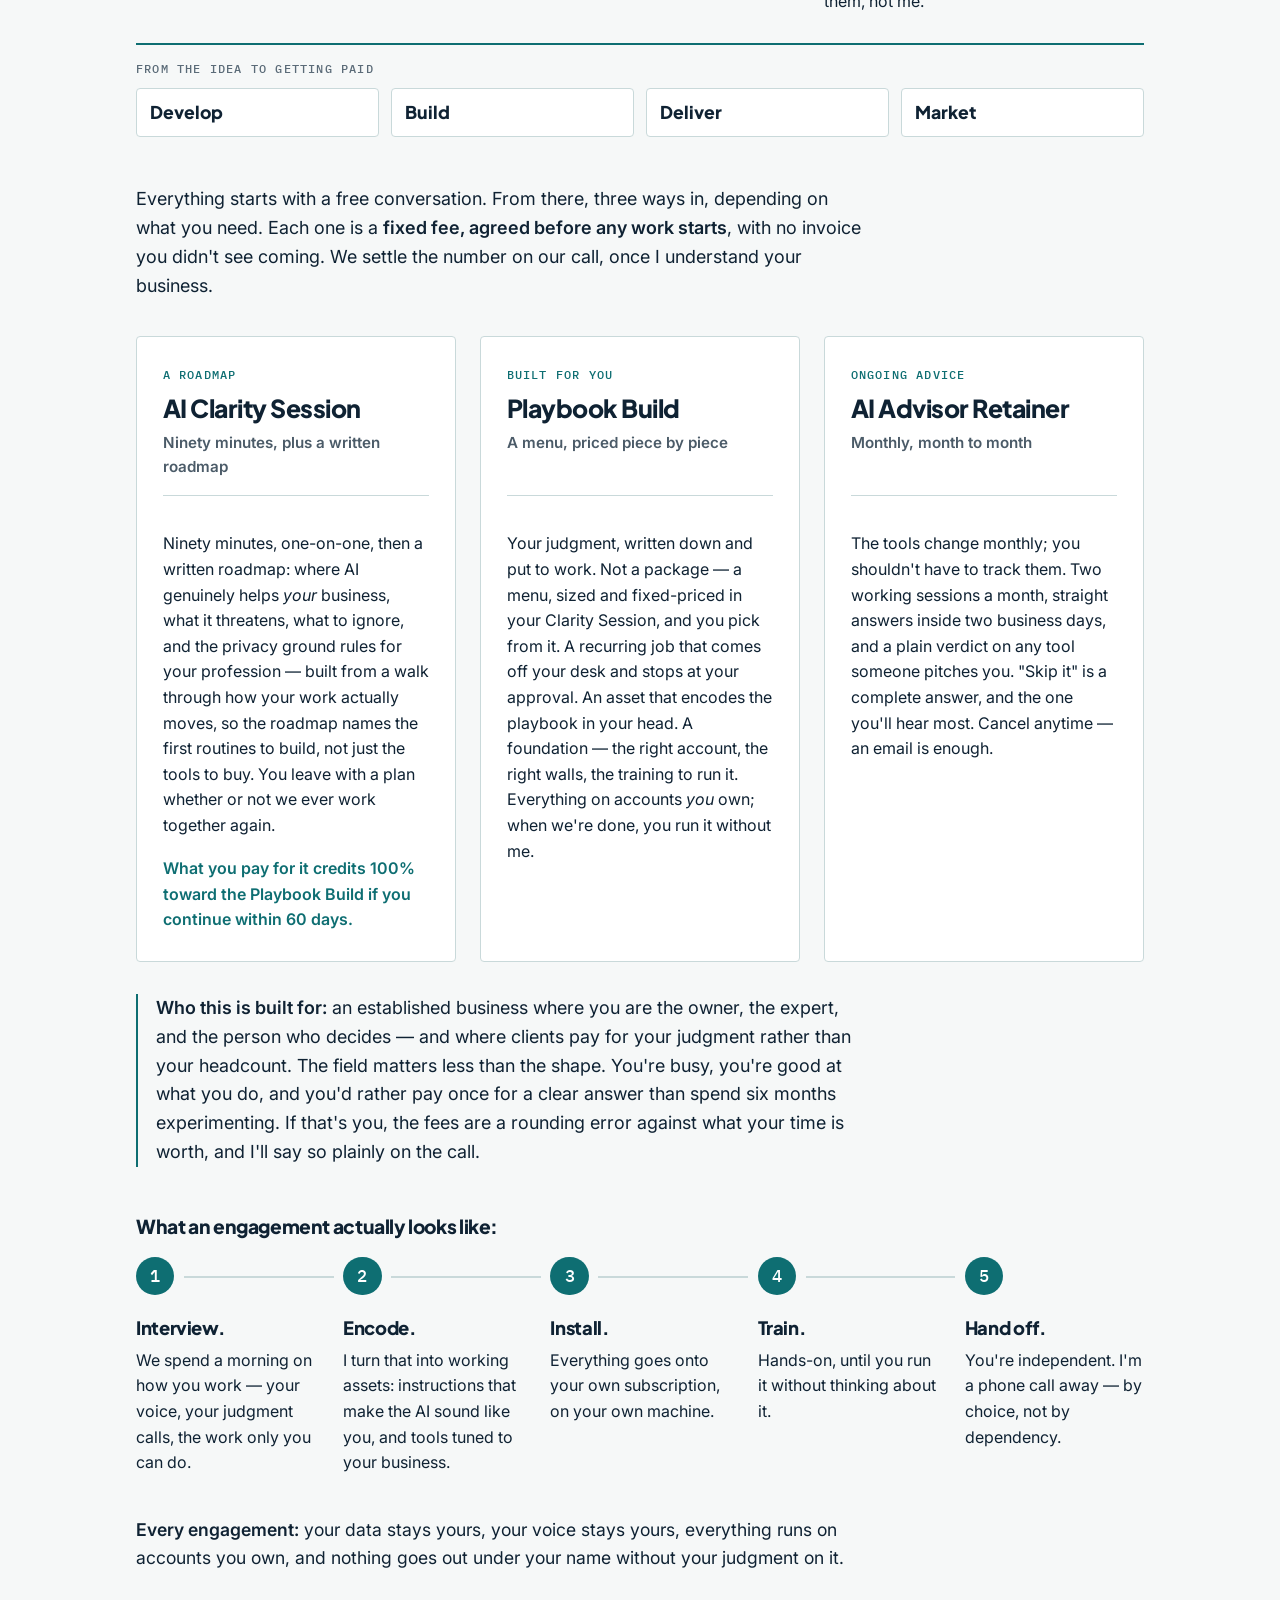
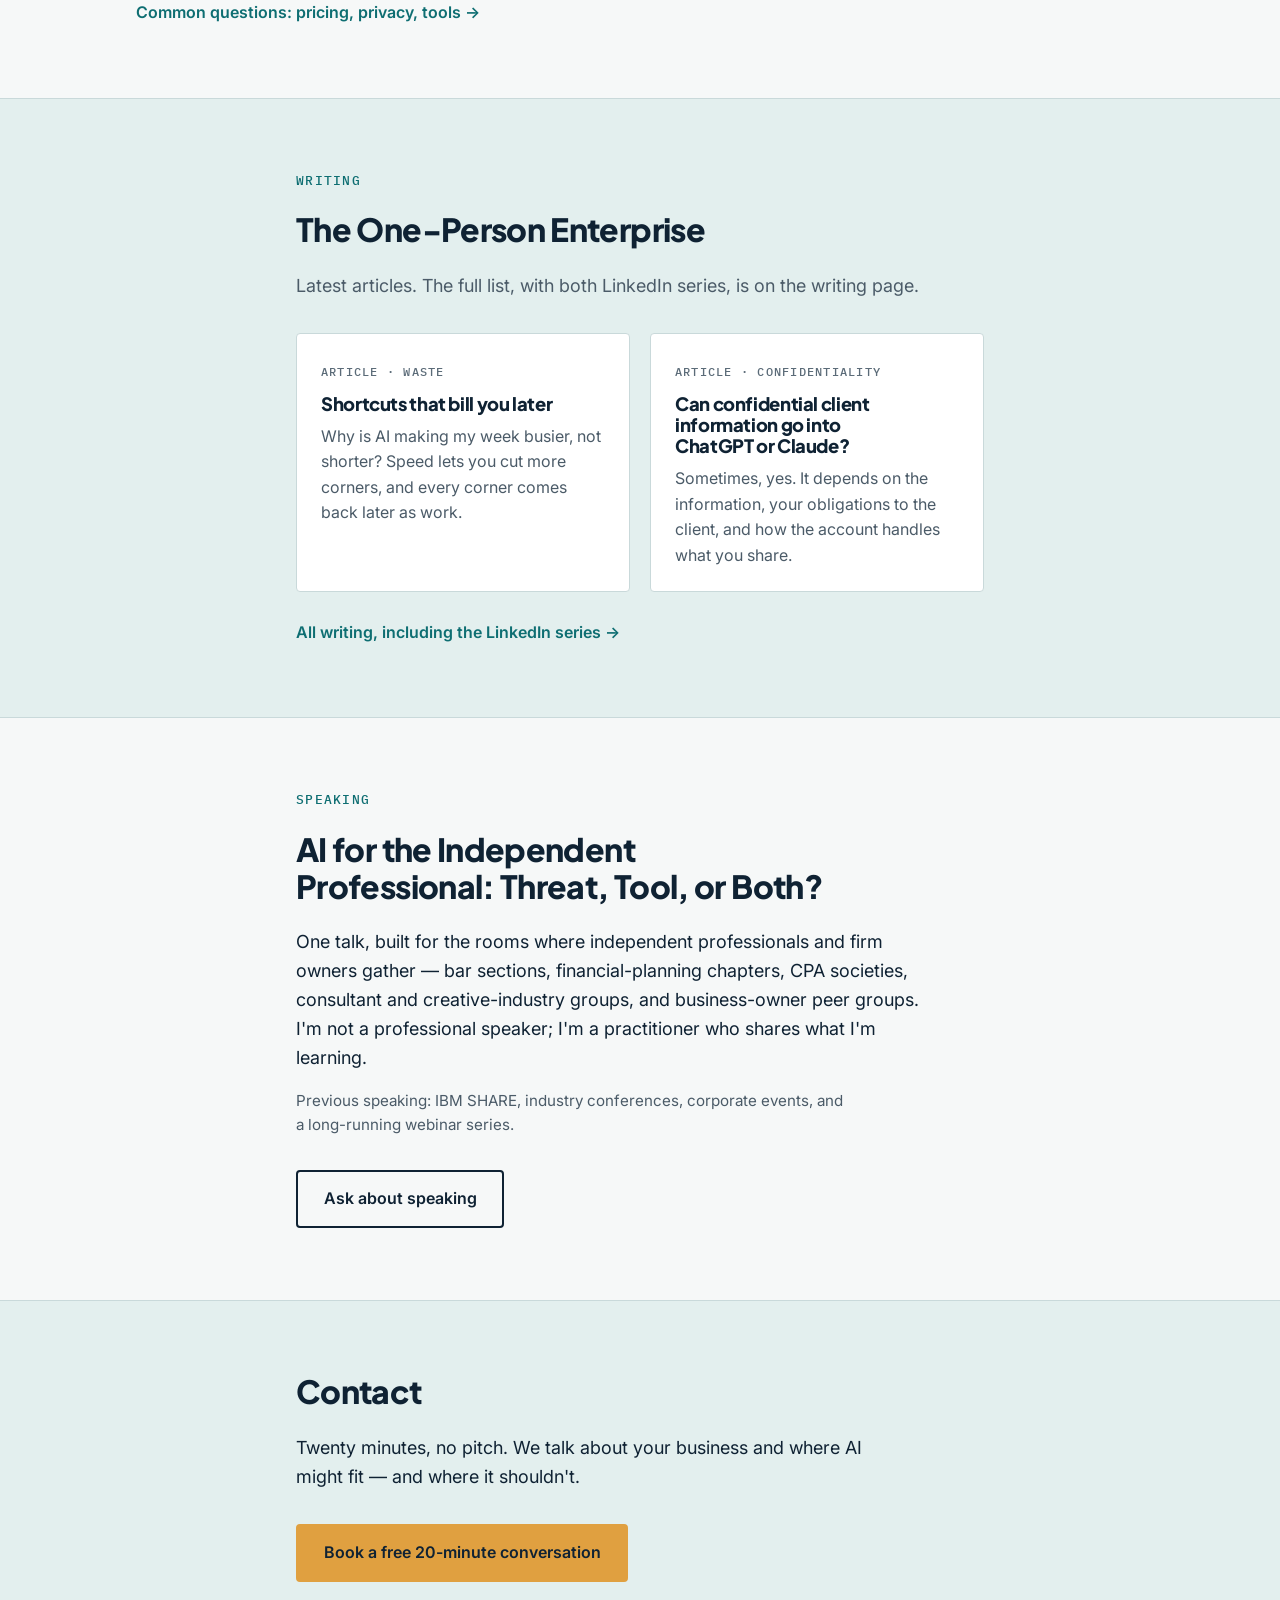
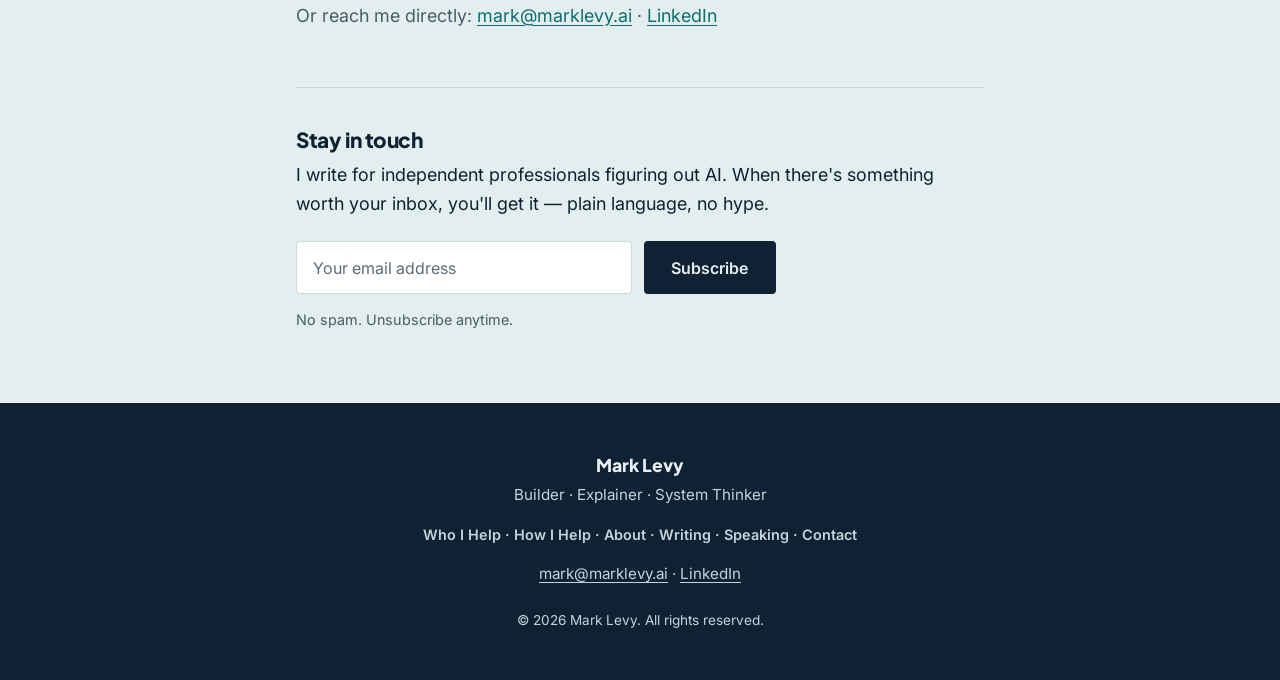
==== commit 56a4f3ab: "Merge pull request #9 from deparko/why-me-career-path Why me on the career path; profession order; b" ====
--- a/index.html
+++ b/index.html
@@ -294,9 +294,10 @@
             <p class="eyebrow">Who I work with</p>
             <h2>Independent professionals and expert-led small businesses.</h2>
             <p>
-                Consultants, advisors, attorneys, CPAs, coaches, recruiters, creative and
-                entertainment professionals, fractional executives, real-estate professionals, and
-                the boutique firms built around people like them. Different fields, one shape:
+                Expert-led small businesses and the people who run them: wealth managers,
+                attorneys, advisors, consultants, CPAs, coaches, recruiters, creative and
+                entertainment professionals, fractional executives, and real-estate professionals.
+                Different fields, one shape:
                 you're established, your clients pay for what you know and how you judge, and nobody
                 else in the building is going to figure out AI for you.
             </p>
@@ -317,31 +318,28 @@
                 </div>
                 <div class="about-text">
                     <p class="eyebrow">Why me</p>
-                    <h2>I've spent 30 years building the thing you're worried about.</h2>
+                    <h2>I've spent my whole career building the thing you're worried about.</h2>
                     <p>
-                        A decade writing software, a decade running product, a decade translating
-                        technology for people who don't live in it. I've been on the inside of every
-                        major technology shift in that time — and I've seen what separates the
+                        I've worked the whole life cycle of software: developer, then product
+                        manager, then product marketing. That's the full path of how an idea becomes
+                        dollars, from the idea to getting paid. I've been on the inside of every
+                        major technology shift of my career, and I've seen what separates the
                         professionals who come out ahead: never the ones who chase tools, always the
                         ones who protect their judgment and point the technology at everything else.
                     </p>
                     <p>
                         I'm an independent AI advisor. I run a practice of my own, and this is what I
-                        do for a living, so I'll tell you plainly: my job is to make AI useful to
-                        <em>your</em> business, in your language, without putting your clients'
-                        confidential information or your name at risk.
-                    </p>
-                    <!-- Compliance/governance claim (2026-08-31). Not "software security" — that
-                         over-claims a specialty and under-claims the real one. The work was software
-                         delivery under regulatory constraint. "DevSecOps" is banned reader-facing
-                         (TRANSLATION-CANON §0.2); "compliance" and "governance" are the reader's own
-                         words and are the bridge. Disarm, never credential — no titles, no certs,
-                         no client names. -->
+                        do for a living, so I'll tell you plainly. My job is to help you use AI
+                        across that whole path: developing your ideas, building them, delivering them
+                        and marketing them, in a way you understand.
+                    </p>
+                    <!-- 2026-11-21 (Mark): the governance close is gone; governance never leads.
+                         Disarm, never credential: no titles, no certs, no client names. -->
                     <p>
                         I've built software for internet startups and for highly regulated banks.
-                        Security, compliance, and governance were never an afterthought in that work —
-                        they were built into how it got delivered. That discipline comes with me to
-                        your business.
+                        I'm taking the best practices of Silicon Valley startups and enterprises and
+                        distilling them for you. With AI, a solo operator basically has a full
+                        factory, and I know how a factory is run.
                     </p>
                     <!-- Credentials pointer. STYLE-GUIDE §2: the LinkedIn profile carries the formal
                          credentials so the page never has to. Disarm, then hand off — do not expand
